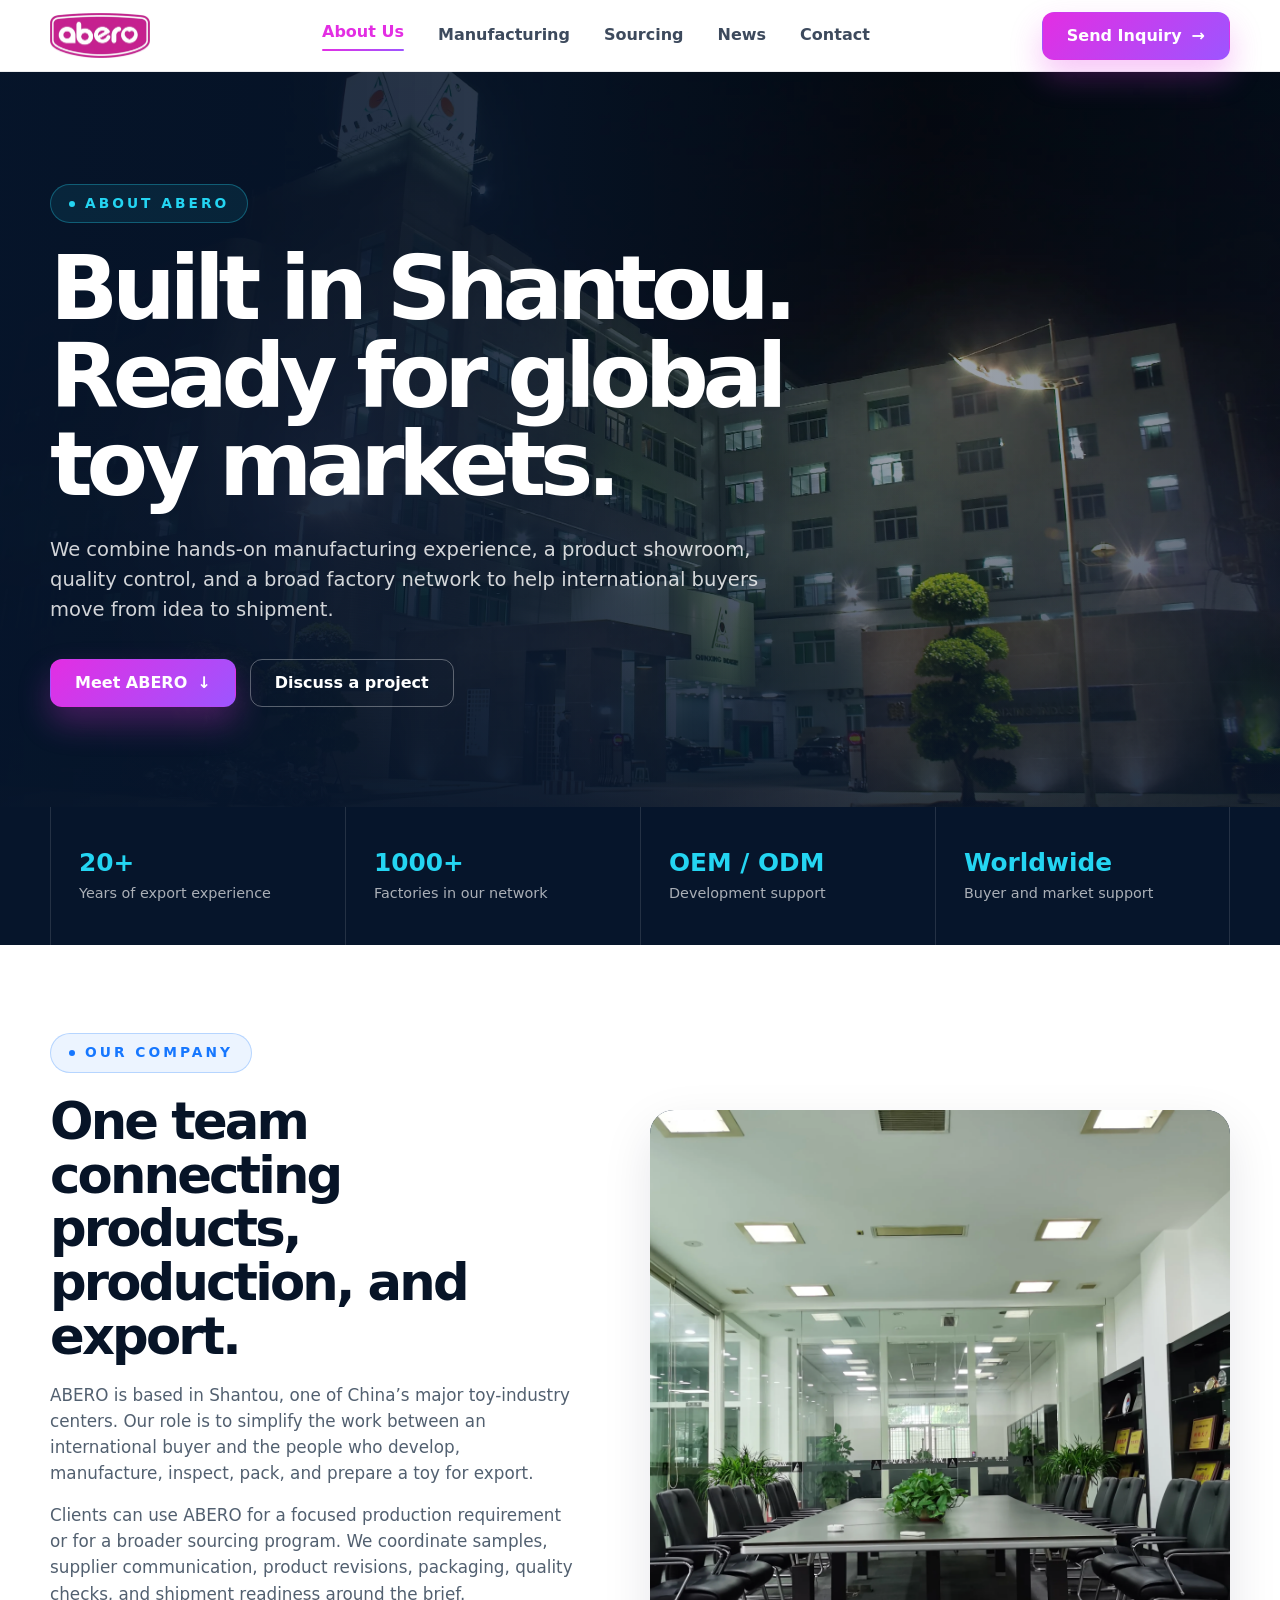
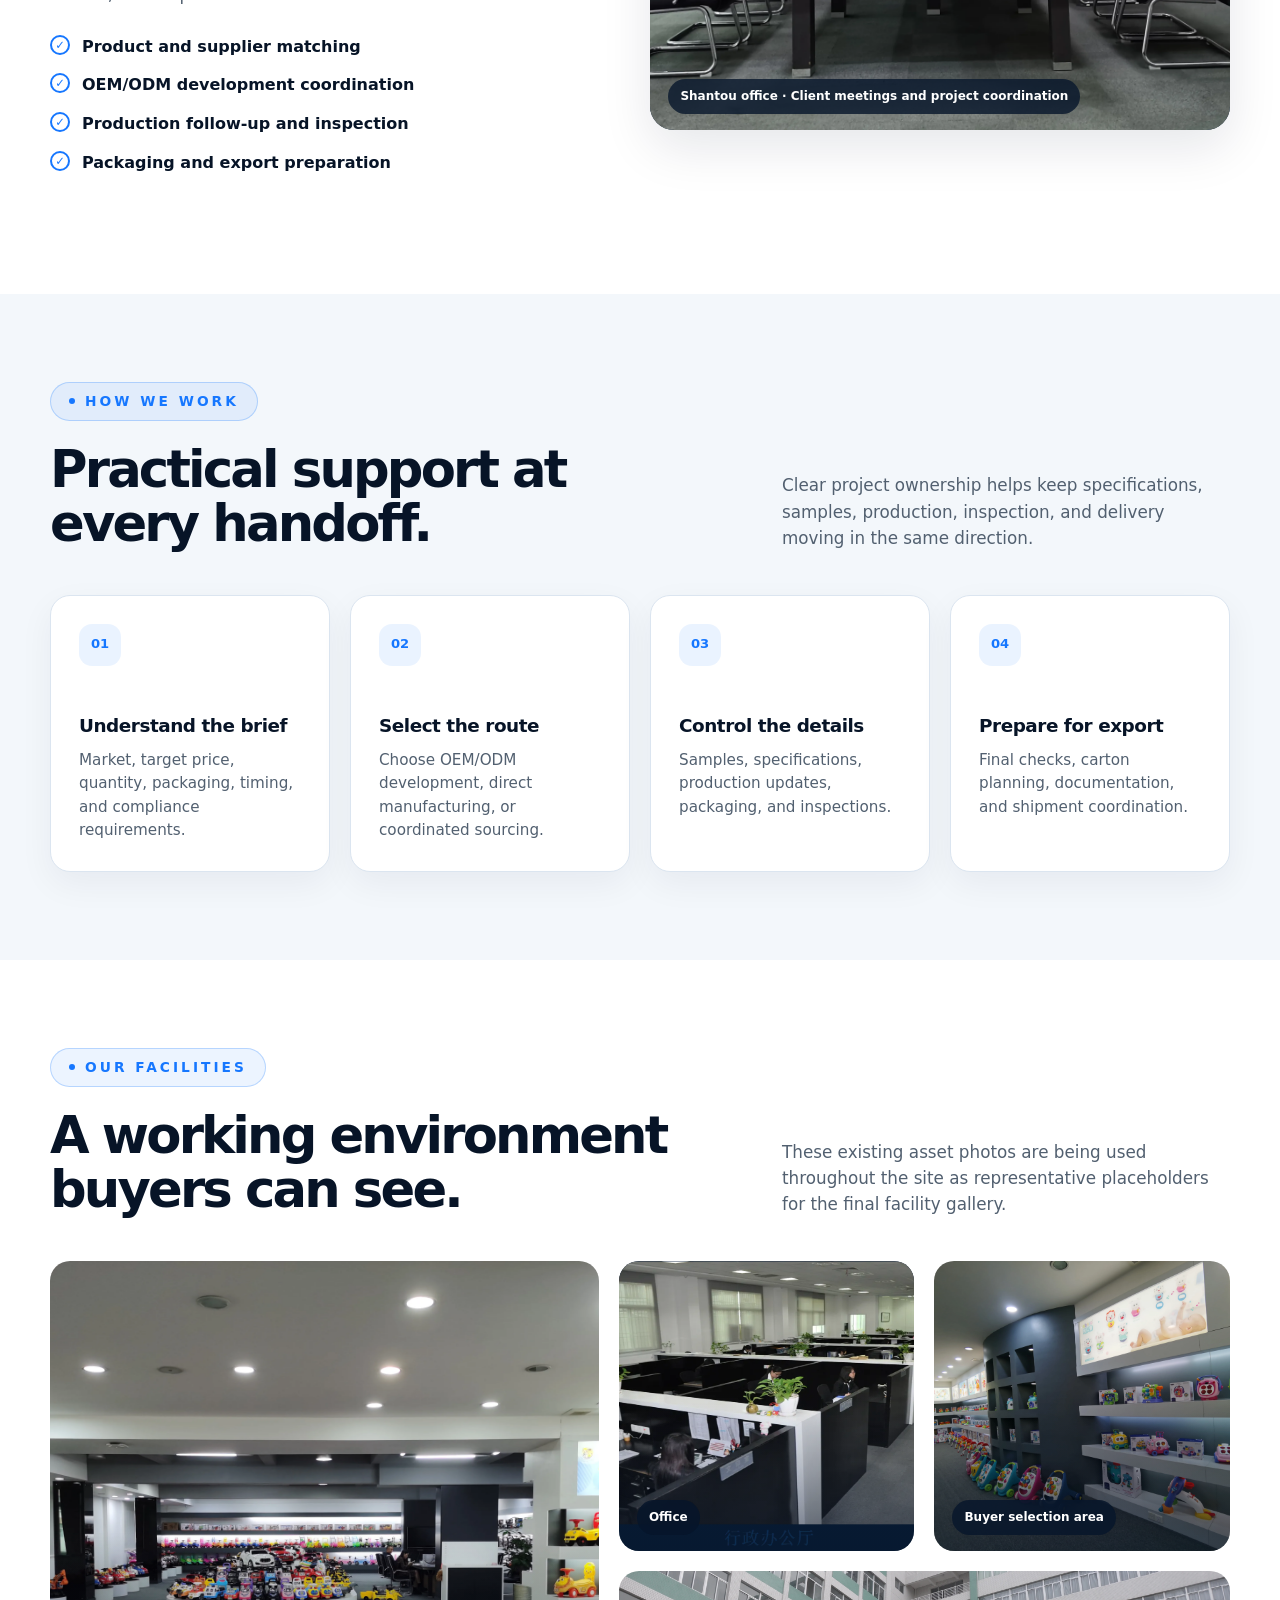
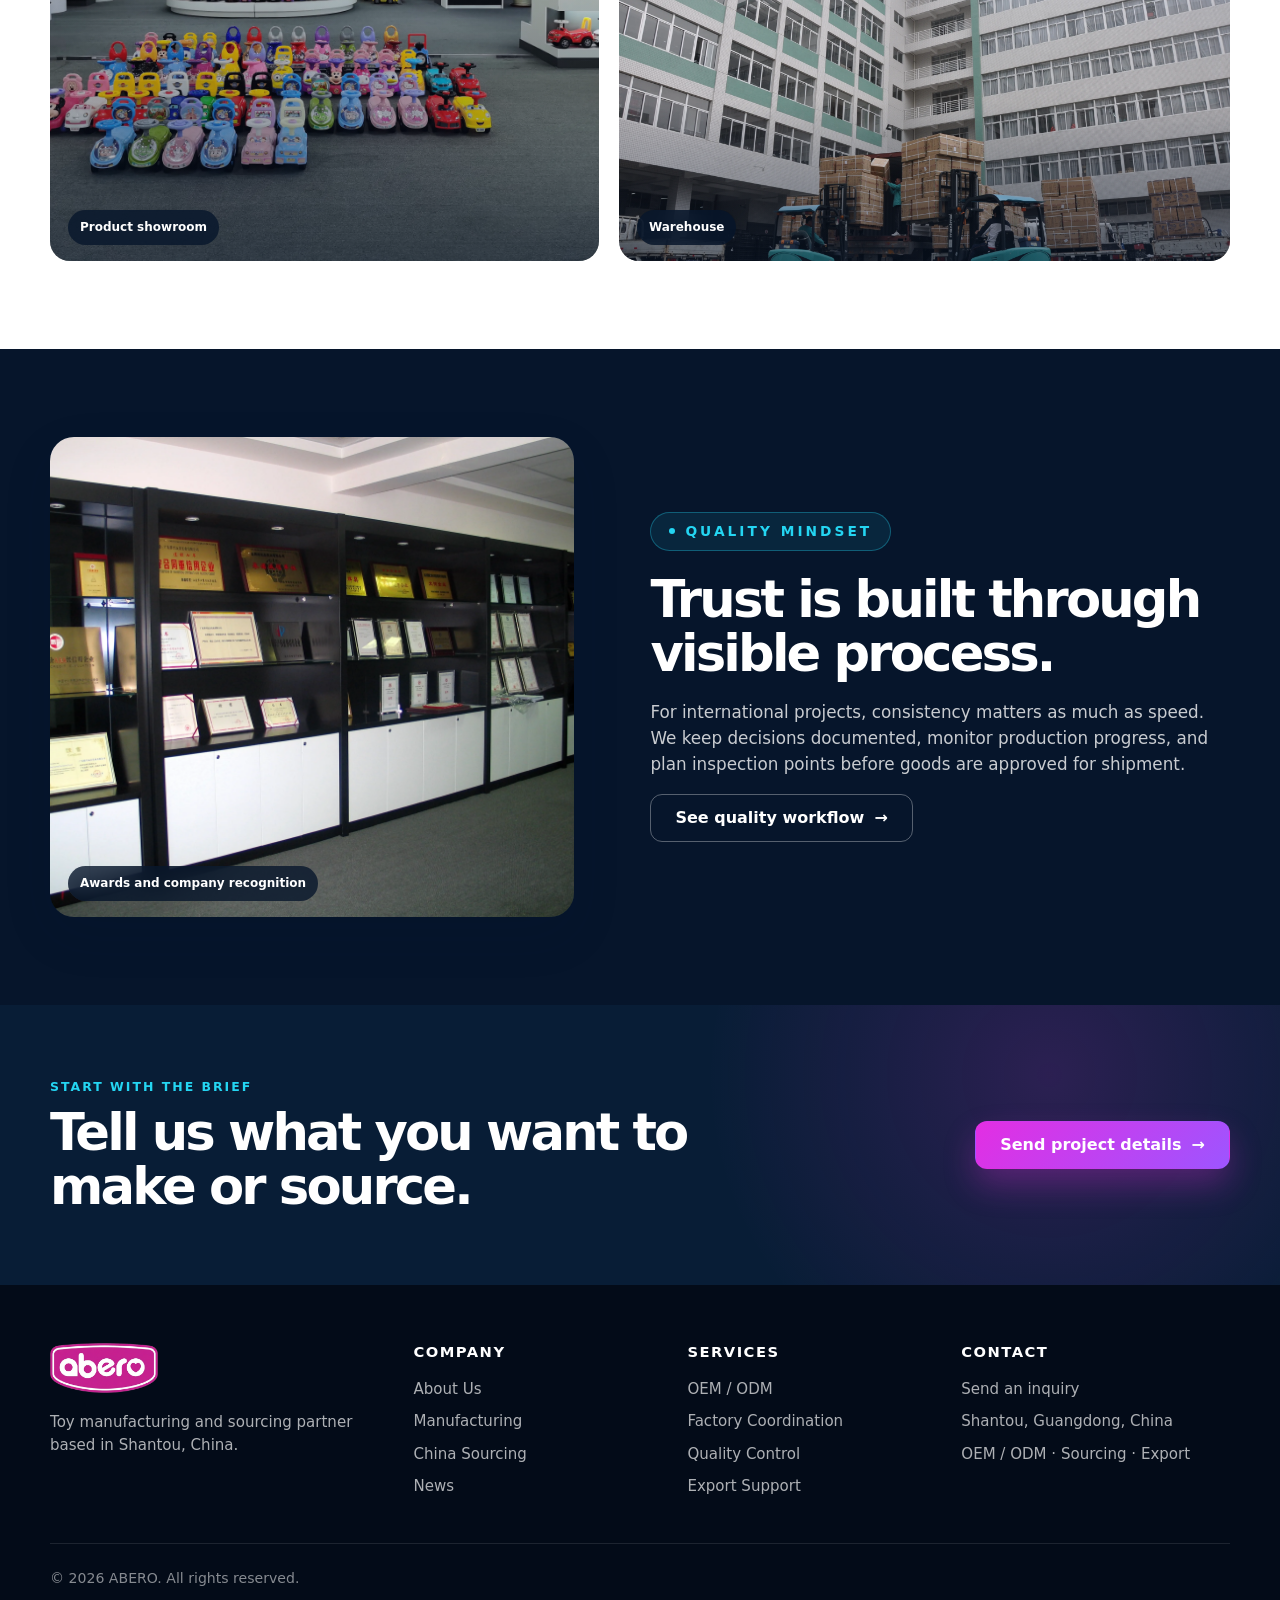
==== about.html @ 7ceb4ec9 "Add interior pages, scripts, and styles Introduce full interior site pages (about, contact, manufact" ====
<!DOCTYPE html>
<html lang="en">
<head>
  <meta charset="UTF-8" />
  <meta name="viewport" content="width=device-width, initial-scale=1.0" />
  <title>About ABERO — Toy Manufacturing &amp; Sourcing</title>
  <meta name="description" content="Learn about ABERO's Shantou team, facilities, showroom, supplier network, and approach to international toy manufacturing and sourcing." />
  <link rel="stylesheet" href="styles/styles.css" />
  <script src="js/main.js" defer></script>
</head>
<body class="interior-page">
  <header class="site-header">
    <div class="container header-inner">
      <a href="index.html" class="logo-link" aria-label="ABERO homepage">
        <img src="assets/icons/abero-logo.png" alt="ABERO logo" class="site-logo" />
      </a>
      <button class="mobile-menu-toggle" type="button" aria-label="Open menu" aria-expanded="false">
        <span></span><span></span><span></span>
      </button>
      <nav class="main-nav" aria-label="Primary navigation">
        <a href="about.html" class="active" aria-current="page">About Us</a>
        <a href="manufacturing.html">Manufacturing</a>
        <a href="sourcing.html">Sourcing</a>
        <a href="news.html">News</a>
        <a href="contact.html">Contact</a>
      </nav>
      <div class="header-actions">
        <a href="contact.html#inquiry" class="btn btn-primary">Send Inquiry <span>→</span></a>
      </div>
    </div>
  </header>

  <main>
    <section class="page-hero">
      <img class="page-hero-media" src="assets/images/main-building-night.webp" alt="ABERO headquarters illuminated at night" />
      <div class="page-hero-shade"></div>
      <div class="container page-hero-inner">
        <div class="section-pill section-pill-dark"><span></span>About ABERO</div>
        <h1>Built in Shantou. Ready for global toy markets.</h1>
        <p>We combine hands-on manufacturing experience, a product showroom, quality control, and a broad factory network to help international buyers move from idea to shipment.</p>
        <div class="page-hero-actions">
          <a href="#company" class="btn btn-primary">Meet ABERO <span>↓</span></a>
          <a href="contact.html#inquiry" class="btn btn-outline">Discuss a project</a>
        </div>
      </div>
    </section>

    <section class="metric-band" aria-label="ABERO highlights">
      <div class="container metric-grid">
        <article><strong>20+</strong><span>Years of export experience</span></article>
        <article><strong>1000+</strong><span>Factories in our network</span></article>
        <article><strong>OEM / ODM</strong><span>Development support</span></article>
        <article><strong>Worldwide</strong><span>Buyer and market support</span></article>
      </div>
    </section>

    <section class="content-section" id="company">
      <div class="container split-feature">
        <div class="content-copy">
          <div class="section-pill"><span></span>Our Company</div>
          <h2>One team connecting products, production, and export.</h2>
          <p>ABERO is based in Shantou, one of China’s major toy-industry centers. Our role is to simplify the work between an international buyer and the people who develop, manufacture, inspect, pack, and prepare a toy for export.</p>
          <p>Clients can use ABERO for a focused production requirement or for a broader sourcing program. We coordinate samples, supplier communication, product revisions, packaging, quality checks, and shipment readiness around the brief.</p>
          <ul class="check-list">
            <li>Product and supplier matching</li>
            <li>OEM/ODM development coordination</li>
            <li>Production follow-up and inspection</li>
            <li>Packaging and export preparation</li>
          </ul>
        </div>
        <figure class="image-frame image-frame-tall">
          <img src="assets/images/office-conf.webp" alt="ABERO conference room and awards display" />
          <figcaption>Shantou office · Client meetings and project coordination</figcaption>
        </figure>
      </div>
    </section>

    <section class="content-section light-section">
      <div class="container">
        <div class="section-heading">
          <div>
            <div class="section-pill"><span></span>How We Work</div>
            <h2>Practical support at every handoff.</h2>
          </div>
          <p>Clear project ownership helps keep specifications, samples, production, inspection, and delivery moving in the same direction.</p>
        </div>
        <div class="feature-grid feature-grid-four">
          <article class="feature-card"><span class="feature-index">01</span><h3>Understand the brief</h3><p>Market, target price, quantity, packaging, timing, and compliance requirements.</p></article>
          <article class="feature-card"><span class="feature-index">02</span><h3>Select the route</h3><p>Choose OEM/ODM development, direct manufacturing, or coordinated sourcing.</p></article>
          <article class="feature-card"><span class="feature-index">03</span><h3>Control the details</h3><p>Samples, specifications, production updates, packaging, and inspections.</p></article>
          <article class="feature-card"><span class="feature-index">04</span><h3>Prepare for export</h3><p>Final checks, carton planning, documentation, and shipment coordination.</p></article>
        </div>
      </div>
    </section>

    <section class="content-section">
      <div class="container">
        <div class="section-heading">
          <div>
            <div class="section-pill"><span></span>Our Facilities</div>
            <h2>A working environment buyers can see.</h2>
          </div>
          <p>These existing asset photos are being used throughout the site as representative placeholders for the final facility gallery.</p>
        </div>
        <div class="media-grid media-grid-about">
          <figure class="media-tile media-tile-wide"><img src="assets/images/showroom-wide.webp" alt="Wide view of ABERO toy showroom" /><figcaption>Product showroom</figcaption></figure>
          <figure class="media-tile"><img src="assets/images/office-in.webp" alt="ABERO office interior" /><figcaption>Office</figcaption></figure>
          <figure class="media-tile"><img src="assets/images/showroom-side-1.webp" alt="Toy displays inside the showroom" /><figcaption>Buyer selection area</figcaption></figure>
          <figure class="media-tile"><img src="assets/images/storage-1.webp" alt="Warehouse and packed inventory" /><figcaption>Warehouse</figcaption></figure>
        </div>
      </div>
    </section>

    <section class="content-section dark-section">
      <div class="container split-feature">
        <figure class="image-frame">
          <img src="assets/images/awards.webp" alt="ABERO awards and certificates display" />
          <figcaption>Awards and company recognition</figcaption>
        </figure>
        <div class="content-copy">
          <div class="section-pill section-pill-dark"><span></span>Quality Mindset</div>
          <h2>Trust is built through visible process.</h2>
          <p>For international projects, consistency matters as much as speed. We keep decisions documented, monitor production progress, and plan inspection points before goods are approved for shipment.</p>
          <a href="manufacturing.html#quality" class="btn btn-outline">See quality workflow <span>→</span></a>
        </div>
      </div>
    </section>

    <section class="page-cta">
      <div class="container page-cta-inner">
        <div><p class="cta-kicker">Start with the brief</p><h2>Tell us what you want to make or source.</h2></div>
        <a href="contact.html#inquiry" class="btn btn-primary">Send project details <span>→</span></a>
      </div>
    </section>
  </main>

  <footer class="site-footer">
    <div class="container footer-grid">
      <div><img src="assets/icons/abero-logo.png" alt="ABERO logo" class="footer-logo" /><p>Toy manufacturing and sourcing partner based in Shantou, China.</p></div>
      <div><h3>Company</h3><a href="about.html">About Us</a><a href="manufacturing.html">Manufacturing</a><a href="sourcing.html">China Sourcing</a><a href="news.html">News</a></div>
      <div><h3>Services</h3><a href="manufacturing.html">OEM / ODM</a><a href="sourcing.html">Factory Coordination</a><a href="manufacturing.html#quality">Quality Control</a><a href="contact.html#inquiry">Export Support</a></div>
      <div><h3>Contact</h3><a href="contact.html#inquiry">Send an inquiry</a><p>Shantou, Guangdong, China</p><p>OEM / ODM · Sourcing · Export</p></div>
    </div>
    <div class="container footer-bottom"><p>© 2026 ABERO. All rights reserved.</p></div>
  </footer>
</body>
</html>
---- styles/styles.css ----
/* =========================
   ABERO Static Site Styles
   ========================= */

:root {
  --navy: #06152b;
  --navy-2: #081d36;
  --navy-3: #0e223d;
  --white: #ffffff;
  --soft-white: #f8fbff;
  --light-bg: #f3f7fb;
  --card-bg: #ffffff;
  --text: #071427;
  --muted: #526070;
  --muted-light: #c7d0dc;
  --border: #dbe5f0;
  --border-dark: rgba(255, 255, 255, 0.14);

  --blue: #1677ff;
  --cyan: #24d5f2;
  --magenta: #e32ee3;
  --purple: #9d55ff;

  --gradient-main: linear-gradient(135deg, #e32ee3 0%, #9d55ff 100%);
  --gradient-blue: linear-gradient(135deg, #24d5f2 0%, #1677ff 100%);

  --radius-sm: 12px;
  --radius-md: 18px;
  --radius-lg: 28px;

  --shadow-soft: 0 18px 50px rgba(9, 24, 46, 0.1);
  --shadow-card: 0 16px 40px rgba(9, 24, 46, 0.08);
  --shadow-dark: 0 24px 70px rgba(0, 0, 0, 0.28);

  --container: 1180px;
  --header-height: 72px;

  --font-main: Inter, ui-sans-serif, system-ui, -apple-system, BlinkMacSystemFont, "Segoe UI",
    Arial, sans-serif;
}

/* =========================
   Reset / Base
   ========================= */

*,
*::before,
*::after {
  box-sizing: border-box;
}

html {
  scroll-behavior: smooth;
}

body {
  margin: 0;
  font-family: var(--font-main);
  color: var(--text);
  background: var(--white);
  line-height: 1.55;
  overflow-x: hidden;
}

img,
video {
  display: block;
  max-width: 100%;
}

a {
  color: inherit;
  text-decoration: none;
}

button,
input,
textarea {
  font: inherit;
}

button {
  cursor: pointer;
}

.container {
  width: min(var(--container), calc(100% - 48px));
  margin: 0 auto;
}

section {
  padding: 88px 0;
}

.dark-section {
  background: var(--navy);
  color: var(--white);
}

.light-section {
  background: var(--light-bg);
}

h1,
h2,
h3,
p {
  margin-top: 0;
}

h1 {
  max-width: 760px;
  margin-bottom: 22px;
  font-size: clamp(3.2rem, 7vw, 6.6rem);
  line-height: 0.98;
  letter-spacing: -0.07em;
}

h2 {
  max-width: 760px;
  margin-bottom: 18px;
  font-size: clamp(2.2rem, 4vw, 4rem);
  line-height: 1.05;
  letter-spacing: -0.055em;
}

h3 {
  font-size: 1.15rem;
  line-height: 1.25;
  letter-spacing: -0.025em;
}

p {
  color: var(--muted);
  font-size: 1.05rem;
}

.dark-section p {
  color: rgba(255, 255, 255, 0.78);
}

.section-intro {
  max-width: 720px;
  margin-bottom: 42px;
  font-size: 1.15rem;
}

.two-column {
  display: grid;
  grid-template-columns: 1fr 1fr;
  gap: 70px;
  align-items: center;
}

/* =========================
   Header
   ========================= */

.site-header {
  position: sticky;
  top: 0;
  z-index: 100;
  height: var(--header-height);
  background: rgba(255, 255, 255, 0.9);
  border-bottom: 1px solid rgba(9, 24, 46, 0.08);
  backdrop-filter: blur(18px);
}

.header-inner {
  height: 100%;
  display: flex;
  align-items: center;
  justify-content: space-between;
  gap: 28px;
}

.logo-link {
  flex: 0 0 auto;
  display: inline-flex;
  align-items: center;
}

.site-logo {
  width: auto;
  height: 46px;
  border-radius: 8px;
  object-fit: contain;
}

.main-nav {
  display: flex;
  align-items: center;
  gap: 34px;
  font-weight: 600;
  color: #3d4a5d;
}

.main-nav a {
  white-space: nowrap;
  transition: color 0.2s ease;
}

.main-nav a:hover {
  color: var(--magenta);
}

.header-actions {
  display: flex;
  align-items: center;
  gap: 12px;
}

.theme-toggle {
  width: 58px;
  height: 34px;
  padding: 4px;
  display: inline-flex;
  align-items: center;
  justify-content: space-between;
  border: 1px solid var(--border);
  border-radius: 999px;
  background: var(--white);
  color: var(--text);
}

.theme-icon {
  width: 22px;
  height: 22px;
  display: grid;
  place-items: center;
  font-size: 0.8rem;
  border-radius: 50%;
}

.theme-dot {
  width: 22px;
  height: 22px;
  border-radius: 50%;
  background: var(--magenta);
  box-shadow: 0 0 18px rgba(227, 46, 227, 0.5);
}

.mobile-menu-toggle {
  display: none;
  width: 42px;
  height: 42px;
  padding: 0;
  border: 1px solid var(--border);
  border-radius: 10px;
  background: var(--white);
}

.mobile-menu-toggle span {
  display: block;
  width: 20px;
  height: 2px;
  margin: 4px auto;
  background: var(--text);
  border-radius: 999px;
}

/* =========================
   Buttons / Pills
   ========================= */

.btn {
  min-height: 48px;
  padding: 0 24px;
  display: inline-flex;
  align-items: center;
  justify-content: center;
  gap: 10px;
  border: 1px solid transparent;
  border-radius: 12px;
  font-weight: 800;
  line-height: 1;
  transition:
    transform 0.2s ease,
    box-shadow 0.2s ease,
    border-color 0.2s ease,
    background 0.2s ease;
}

.btn:hover {
  transform: translateY(-2px);
}

.btn-primary {
  color: var(--white);
  background: var(--gradient-main);
  box-shadow: 0 16px 32px rgba(227, 46, 227, 0.28);
}

.btn-primary:hover {
  box-shadow: 0 18px 42px rgba(227, 46, 227, 0.38);
}

.btn-outline {
  color: inherit;
  background: transparent;
  border-color: rgba(255, 255, 255, 0.32);
}

.btn-outline:hover {
  border-color: rgba(255, 255, 255, 0.68);
}

.btn-light {
  color: var(--text);
  background: var(--white);
  border-color: var(--border);
  box-shadow: 0 10px 28px rgba(9, 24, 46, 0.06);
}

.text-link {
  color: var(--cyan);
  font-weight: 800;
}

.section-pill {
  width: fit-content;
  margin-bottom: 22px;
  padding: 8px 18px;
  display: inline-flex;
  align-items: center;
  gap: 10px;
  border: 1px solid rgba(22, 119, 255, 0.25);
  border-radius: 999px;
  background: rgba(22, 119, 255, 0.08);
  color: var(--blue);
  font-size: 0.86rem;
  font-weight: 900;
  letter-spacing: 0.22em;
  text-transform: uppercase;
}

.section-pill span {
  width: 6px;
  height: 6px;
  border-radius: 50%;
  background: currentColor;
}

.section-pill-dark {
  color: var(--cyan);
  border-color: rgba(36, 213, 242, 0.32);
  background: rgba(36, 213, 242, 0.09);
}

/* =========================
   Hero
   ========================= */

.hero-fsbig {
  position: relative;
  min-height: max(calc(100vh - var(--header-height)), 900px);
  overflow: hidden;
  background: var(--navy);
  color: var(--white);
}

.hero-bg-slider,
.hero-bg-slide {
  position: absolute;
  inset: 0;
}

.hero-bg-slide {
  opacity: 0;
  transition: opacity 0.8s ease;
}

.hero-bg-slide.active {
  opacity: 1;
}

.hero-bg-slide img {
  width: 100%;
  height: 100%;
  object-fit: cover;
}

.hero-overlay {
  position: absolute;
  inset: 0;
  z-index: 1;
  background:
    linear-gradient(
      90deg,
      rgba(6, 21, 43, 0.96) 0%,
      rgba(6, 21, 43, 0.84) 38%,
      rgba(6, 21, 43, 0.48) 68%,
      rgba(6, 21, 43, 0.68) 100%
    ),
    linear-gradient(
      to top,
      rgba(6, 21, 43, 0.92) 0%,
      rgba(6, 21, 43, 0.12) 55%,
      rgba(6, 21, 43, 0.35) 100%
    );
}

.hero-fsbig-inner {
  position: relative;
  z-index: 2;
  min-height: max(calc(100vh - var(--header-height)), 900px);
  display: flex;
  flex-direction: column;
  justify-content: flex-start;
  padding-top: 90px;
  padding-bottom: 52px;
}

.hero-copy-block {
  max-width: 760px;
}

.hero-copy-block h1 {
  margin-bottom: 24px;
  color: var(--white);
  font-size: clamp(3.6rem, 7vw, 7rem);
  line-height: 0.95;
  letter-spacing: -0.04em;
}

.hero-copy-block .hero-text {
  max-width: 680px;
  margin-bottom: 36px;
  color: rgba(255, 255, 255, 0.82);
  font-size: 1.25rem;
  line-height: 1.65;
}

.hero-copy-block .location-line {
  margin-bottom: 24px;
  color: var(--cyan);
  font-size: 0.85rem;
  font-weight: 900;
  letter-spacing: 0.42em;
}

.hero-actions {
  display: flex;
  flex-wrap: wrap;
  gap: 14px;
}

.hero-slide-info {
  position: absolute;
  left: 0;
  bottom: 150px;
  max-width: 520px;
}

.hero-slide-kicker {
  margin-bottom: 6px;
  color: var(--cyan) !important;
  font-size: 0.78rem;
  font-weight: 900;
  letter-spacing: 0.28em;
  text-transform: uppercase;
}

.hero-slide-info h2 {
  margin: 0;
  color: var(--white);
  font-size: 1.35rem;
  line-height: 1.25;
  letter-spacing: -0.035em;
}

.hero-controls {
  position: absolute;
  right: 0;
  bottom: 150px;
  display: flex;
  align-items: center;
  gap: 18px;
}

.hero-arrow {
  width: 46px;
  height: 46px;
  display: grid;
  place-items: center;
  border: 0;
  border-radius: 50%;
  background: rgba(255, 255, 255, 0.94);
  color: var(--navy);
  font-size: 2rem;
  line-height: 1;
  box-shadow: 0 14px 32px rgba(0, 0, 0, 0.24);
}

.hero-dots {
  display: flex;
  align-items: center;
  gap: 8px;
}

.hero-dots button {
  width: 10px;
  height: 7px;
  padding: 0;
  border: 0;
  border-radius: 999px;
  background: rgba(255, 255, 255, 0.45);
}

.hero-dots button.active {
  width: 34px;
  background: var(--magenta);
}

.hero-stats-fsbig {
  position: absolute;
  left: 0;
  right: 0;
  bottom: 52px;
  padding-top: 30px;
  display: grid;
  grid-template-columns: repeat(3, minmax(130px, 1fr));
  gap: 42px;
  border-top: 1px solid rgba(255, 255, 255, 0.16);
}

.hero-stats-fsbig strong {
  display: block;
  color: var(--white);
  font-size: 1.7rem;
  line-height: 1;
  letter-spacing: -0.05em;
}

.hero-stats-fsbig span {
  display: block;
  margin-top: 7px;
  color: rgba(255, 255, 255, 0.68);
  font-size: 0.76rem;
  font-weight: 900;
  letter-spacing: 0.1em;
  text-transform: uppercase;
}

/* =========================
   Carousel Shared
   ========================= */

.carousel {
  position: relative;
}

.carousel-btn {
  position: absolute;
  top: 50%;
  z-index: 5;
  width: 46px;
  height: 46px;
  display: grid;
  place-items: center;
  border: 0;
  border-radius: 999px;
  background: var(--white);
  color: var(--text);
  font-size: 2rem;
  line-height: 1;
  box-shadow: 0 12px 28px rgba(9, 24, 46, 0.15);
  transform: translateY(-50%);
}

.carousel-prev {
  left: 20px;
}

.carousel-next {
  right: 20px;
}

.carousel-dots {
  position: absolute;
  left: 50%;
  bottom: 16px;
  z-index: 6;
  display: flex;
  align-items: center;
  gap: 8px;
  transform: translateX(-50%);
}

.carousel-dots button,
.carousel-dot {
  width: 11px;
  height: 6px;
  padding: 0;
  border: 0;
  border-radius: 999px;
  background: rgba(255, 255, 255, 0.5);
}

.carousel-dots button.active,
.carousel-dot.active {
  width: 30px;
  background: var(--magenta);
}

/* =========================
   Trust Cards
   ========================= */

.trust-section {
  padding: 56px 0;
  background: var(--light-bg);
}

.trust-grid {
  display: grid;
  grid-template-columns: repeat(4, 1fr);
  gap: 24px;
}

.trust-card {
  min-height: 176px;
  padding: 28px;
  border: 1px solid rgba(9, 24, 46, 0.06);
  border-radius: var(--radius-md);
  background: var(--card-bg);
  box-shadow: var(--shadow-card);
}

.trust-icon {
  width: 42px;
  height: 42px;
  margin-bottom: 20px;
  display: grid;
  place-items: center;
  border-radius: 13px;
  color: var(--white);
  background: var(--gradient-main);
  font-size: 1rem;
  font-weight: 800;
}

.trust-icon.blue {
  background: var(--gradient-blue);
}

.trust-card h3 {
  margin-bottom: 8px;
}

.trust-card p {
  margin-bottom: 0;
  font-size: 0.98rem;
}

/* =========================
   About
   ========================= */

.about-section {
  background: var(--white);
}

.section-copy > p {
  max-width: 640px;
  font-size: 1.12rem;
}

.check-list {
  margin: 28px 0 30px;
  padding: 0;
  list-style: none;
}

.check-list li {
  position: relative;
  margin-bottom: 14px;
  padding-left: 32px;
  font-weight: 700;
}

.check-list li::before {
  content: "✓";
  position: absolute;
  left: 0;
  top: 0;
  width: 20px;
  height: 20px;
  display: grid;
  place-items: center;
  border-radius: 50%;
  color: var(--blue);
  border: 2px solid var(--blue);
  font-size: 0.72rem;
}

.card-carousel {
  min-height: 315px;
  padding: 28px 72px;
  overflow: hidden;
  border-radius: var(--radius-lg);
  background: var(--soft-white);
  box-shadow: var(--shadow-card);
}

.card-carousel .carousel-track {
  display: grid;
  grid-template-columns: repeat(3, minmax(150px, 1fr));
  gap: 24px;
  align-items: center;
}

.image-slide {
  overflow: hidden;
  border-radius: 16px;
  background: var(--white);
  box-shadow: 0 12px 28px rgba(9, 24, 46, 0.08);
}

.image-slide img {
  width: 100%;
  height: 170px;
  object-fit: cover;
}

.image-slide p {
  margin: 0;
  padding: 12px 16px 16px;
  color: var(--text);
  font-size: 0.92rem;
  font-weight: 700;
}

.image-slide.active {
  transform: scale(1.06);
}

.card-carousel .carousel-dots {
  bottom: 16px;
}

.card-carousel .carousel-dots button,
.card-carousel .carousel-dot {
  background: #d7dee8;
}

/* =========================
   Manufacturing
   ========================= */

.manufacturing-section h2 {
  max-width: 640px;
}

.process-grid {
  display: grid;
  grid-template-columns: repeat(4, 1fr);
  gap: 26px;
  margin-top: 42px;
}

.process-card {
  position: relative;
  overflow: hidden;
  border: 1px solid rgba(9, 24, 46, 0.06);
  border-radius: 18px;
  background: var(--white);
  box-shadow: var(--shadow-card);
}

.process-card img {
  width: 100%;
  height: 215px;
  object-fit: cover;
}

.process-number {
  position: absolute;
  top: 18px;
  left: 18px;
  z-index: 3;
  width: 48px;
  height: 48px;
  display: grid;
  place-items: center;
  border-radius: 16px;
  background: var(--white);
  color: var(--text);
  font-weight: 900;
  box-shadow: 0 12px 28px rgba(9, 24, 46, 0.12);
}

.process-content {
  padding: 26px 22px 28px;
}

.process-content h3 {
  margin-bottom: 10px;
}

.process-content p {
  margin-bottom: 0;
  font-size: 0.98rem;
}

.steps-row {
  margin: 42px auto 0;
  display: flex;
  flex-wrap: wrap;
  justify-content: center;
  gap: 18px 38px;
}

.steps-row span {
  position: relative;
  min-width: 88px;
  padding: 8px 18px;
  text-align: center;
  border: 1px solid var(--border);
  border-radius: 999px;
  background: var(--white);
  font-weight: 700;
  box-shadow: 0 8px 20px rgba(9, 24, 46, 0.06);
}

.steps-row span:not(:last-child)::after {
  content: "→";
  position: absolute;
  right: -27px;
  color: var(--muted);
}

/* =========================
   Factory Tour
   ========================= */

.factory-tour-section {
  background: var(--white);
}

.video-card {
  position: relative;
  overflow: hidden;
  margin-top: 40px;
  border-radius: 26px;
  background: var(--navy);
  box-shadow: var(--shadow-soft);
}

.video-card video,
.video-card > img {
  width: 100%;
  height: 620px;
  object-fit: cover;
  opacity: 0.58;
  transition: opacity 0.25s ease;
}

.video-card::after {
  content: "";
  position: absolute;
  inset: 0;
  background: linear-gradient(to top, rgba(6, 21, 43, 0.82), rgba(6, 21, 43, 0.08));
  pointer-events: none;
  transition: opacity 0.25s ease;
}

.video-card.is-playing video {
  opacity: 1;
}

.video-card.is-playing::after,
.video-card.is-playing .video-caption,
.video-card.is-playing .video-play {
  opacity: 0;
  pointer-events: none;
}

.video-play {
  position: absolute;
  top: 50%;
  left: 50%;
  z-index: 4;
  width: 88px;
  height: 88px;
  display: grid;
  place-items: center;
  border: 0;
  border-radius: 50%;
  background: var(--white);
  color: var(--navy);
  font-size: 2rem;
  transform: translate(-50%, -50%);
  box-shadow: 0 18px 42px rgba(0, 0, 0, 0.25);
  transition: opacity 0.2s ease, transform 0.2s ease;
}

.video-play:hover {
  transform: translate(-50%, -50%) scale(1.06);
}

.video-caption {
  position: absolute;
  left: 34px;
  bottom: 34px;
  z-index: 4;
  transition: opacity 0.2s ease;
}

.video-caption p {
  margin-bottom: 4px;
  color: var(--cyan);
  font-size: 0.78rem;
  font-weight: 900;
  letter-spacing: 0.18em;
  text-transform: uppercase;
}

.video-caption h3 {
  margin: 0;
  color: var(--white);
  font-size: 1.35rem;
}

/* =========================
   Sourcing
   ========================= */

.sourcing-section {
  background:
    radial-gradient(circle at 92% 8%, rgba(36, 213, 242, 0.1), transparent 28%),
    var(--navy);
}

.sourcing-section .two-column {
  align-items: start;
}

.mini-badge {
  width: fit-content;
  margin: 22px 0 28px;
  padding: 8px 16px;
  border: 1px solid rgba(36, 213, 242, 0.3);
  border-radius: 999px;
  color: var(--cyan);
  background: rgba(255, 255, 255, 0.05);
  font-weight: 800;
}

.sourcing-cards {
  display: grid;
  grid-template-columns: repeat(2, 1fr);
  gap: 18px;
  margin-bottom: 30px;
}

.sourcing-cards article {
  padding: 24px;
  border: 1px solid var(--border-dark);
  border-radius: 18px;
  background: rgba(255, 255, 255, 0.045);
}

.sourcing-cards h3 {
  margin-bottom: 8px;
  color: var(--white);
}

.sourcing-cards p {
  margin-bottom: 0;
  font-size: 0.96rem;
}

.sourcing-visual img {
  width: 100%;
  height: 390px;
  object-fit: cover;
  border-radius: 22px;
  box-shadow: var(--shadow-dark);
}

.sourcing-info-grid {
  display: grid;
  grid-template-columns: 1fr 1fr;
  gap: 18px;
  margin-top: 20px;
}

.sourcing-info-grid article {
  padding: 24px;
  border: 1px solid var(--border-dark);
  border-radius: 18px;
  background: rgba(255, 255, 255, 0.045);
}

.sourcing-info-grid h3 {
  margin-bottom: 16px;
  color: var(--cyan);
  font-size: 0.9rem;
  letter-spacing: 0.18em;
  text-transform: uppercase;
}

.sourcing-info-grid p {
  margin-bottom: 10px;
  font-size: 0.94rem;
}

.tag-list {
  display: flex;
  flex-wrap: wrap;
  gap: 10px;
}

.tag-list span {
  padding: 6px 12px;
  border: 1px solid var(--border-dark);
  border-radius: 999px;
  color: var(--white);
  font-size: 0.85rem;
  font-weight: 700;
}

/* =========================
   Certifications
   ========================= */

.cert-section {
  padding-top: 70px;
  background: var(--navy);
}

.cert-grid {
  display: grid;
  grid-template-columns: repeat(8, 1fr);
  gap: 14px;
  margin-top: 40px;
}

.cert-grid article {
  min-height: 86px;
  padding: 18px 12px;
  display: grid;
  place-items: center;
  border: 1px solid var(--border-dark);
  border-radius: 14px;
  background: rgba(255, 255, 255, 0.05);
  text-align: center;
}

.cert-grid strong {
  color: var(--white);
  font-size: 1rem;
}

.cert-grid span {
  margin-top: 4px;
  color: var(--cyan);
  font-size: 0.7rem;
  font-weight: 900;
  letter-spacing: 0.2em;
  text-transform: uppercase;
}

/* =========================
   Gallery
   ========================= */

.gallery-section {
  background: var(--white);
}

.gallery-carousel {
  margin-top: 40px;
  padding: 26px 72px 54px;
  overflow: hidden;
  border-radius: 26px;
  background: var(--soft-white);
}

.gallery-carousel .carousel-track {
  display: grid;
  grid-template-columns: repeat(3, 1fr);
  gap: 34px;
  align-items: center;
}

.gallery-slide {
  overflow: hidden;
  border-radius: 18px;
  background: var(--white);
  box-shadow: var(--shadow-card);
}

.gallery-slide img {
  width: 100%;
  height: 280px;
  object-fit: cover;
}

.gallery-slide p {
  margin: 0;
  padding: 12px 16px 18px;
  color: var(--text);
  font-size: 0.92rem;
  font-weight: 700;
}

.gallery-slide.active {
  transform: scale(1.06);
}

.gallery-carousel .carousel-dots button,
.gallery-carousel .carousel-dot {
  background: #d7dee8;
}

/* =========================
   News
   ========================= */

.news-preview-section {
  background: var(--light-bg);
}

.news-grid {
  display: grid;
  grid-template-columns: repeat(3, 1fr);
  gap: 26px;
  margin-top: 38px;
}

.news-card {
  overflow: hidden;
  border: 1px solid rgba(9, 24, 46, 0.06);
  border-radius: 18px;
  background: var(--white);
  box-shadow: var(--shadow-card);
  transition:
    transform 0.2s ease,
    box-shadow 0.2s ease;
}

.news-card:hover {
  transform: translateY(-4px);
  box-shadow: 0 20px 50px rgba(9, 24, 46, 0.12);
}

.news-card img {
  width: 100%;
  height: 210px;
  object-fit: cover;
}

.news-card > div {
  padding: 22px;
}

.card-label {
  margin-bottom: 8px;
  color: var(--blue);
  font-size: 0.76rem;
  font-weight: 900;
  letter-spacing: 0.16em;
  text-transform: uppercase;
}

.news-card h3 {
  margin-bottom: 10px;
}

.news-card p:not(.card-label) {
  margin-bottom: 18px;
  font-size: 0.96rem;
}

.news-card button {
  padding: 0;
  border: 0;
  background: none;
  color: var(--magenta);
  font-weight: 900;
}

/* =========================
   Contact
   ========================= */

.contact-section {
  background:
    radial-gradient(circle at 18% 18%, rgba(227, 46, 227, 0.1), transparent 24%),
    var(--navy);
}

.contact-grid {
  display: grid;
  grid-template-columns: 0.9fr 1.1fr;
  gap: 70px;
  align-items: start;
}

.contact-buttons {
  display: flex;
  flex-wrap: wrap;
  align-items: center;
  gap: 14px;
  margin-top: 28px;
}

.contact-form {
  padding: 36px;
  border-radius: 22px;
  background: var(--white);
  color: var(--text);
  box-shadow: var(--shadow-dark);
}

.contact-form h3 {
  margin-bottom: 6px;
  font-size: 1.45rem;
}

.contact-form p {
  margin-bottom: 28px;
  font-size: 0.98rem;
}

.form-row {
  display: grid;
  grid-template-columns: 1fr 1fr;
  gap: 16px;
}

.contact-form label {
  display: block;
  margin-bottom: 18px;
  color: var(--text);
  font-size: 0.9rem;
  font-weight: 700;
}

.contact-form input,
.contact-form textarea {
  width: 100%;
  margin-top: 8px;
  padding: 13px 14px;
  border: 1px solid var(--border);
  border-radius: 12px;
  outline: none;
  background: var(--white);
  color: var(--text);
  transition:
    border-color 0.2s ease,
    box-shadow 0.2s ease;
}

.contact-form input:focus,
.contact-form textarea:focus {
  border-color: var(--magenta);
  box-shadow: 0 0 0 4px rgba(227, 46, 227, 0.12);
}

.contact-form textarea {
  resize: vertical;
}

/* =========================
   Footer
   ========================= */

.site-footer {
  padding: 58px 0 26px;
  background: #030b18;
  color: var(--white);
}

.footer-grid {
  display: grid;
  grid-template-columns: 1.4fr 1fr 1fr 1.2fr;
  gap: 50px;
}

.footer-logo {
  width: 108px;
  height: auto;
  margin-bottom: 18px;
  border-radius: 8px;
}

.site-footer h3 {
  margin-bottom: 16px;
  font-size: 0.92rem;
  color: var(--white);
  text-transform: uppercase;
  letter-spacing: 0.1em;
}

.site-footer p,
.site-footer a {
  display: block;
  margin-bottom: 9px;
  color: rgba(255, 255, 255, 0.68);
  font-size: 0.94rem;
}

.site-footer a:hover {
  color: var(--cyan);
}

.footer-bottom {
  margin-top: 36px;
  padding-top: 24px;
  border-top: 1px solid rgba(255, 255, 255, 0.1);
}

.footer-bottom p {
  margin: 0;
  color: rgba(255, 255, 255, 0.52);
  font-size: 0.88rem;
}

/* =========================
   Modal
   ========================= */

.modal {
  position: fixed;
  inset: 0;
  z-index: 200;
  display: none;
}

.modal.is-open {
  display: block;
}

.modal-backdrop {
  position: absolute;
  inset: 0;
  background: rgba(3, 11, 24, 0.76);
  backdrop-filter: blur(10px);
}

.modal-content {
  position: relative;
  z-index: 2;
  width: min(760px, calc(100% - 40px));
  max-height: calc(100vh - 80px);
  overflow-y: auto;
  margin: 40px auto;
  padding: 34px;
  border-radius: 22px;
  background: var(--white);
  box-shadow: var(--shadow-dark);
}

.modal-close {
  position: absolute;
  top: 16px;
  right: 16px;
  width: 38px;
  height: 38px;
  border: 0;
  border-radius: 50%;
  background: var(--light-bg);
  color: var(--text);
  font-size: 1.6rem;
  line-height: 1;
}

.modal-content h2 {
  padding-right: 40px;
  font-size: 2rem;
}

.modal-gallery {
  overflow: hidden;
  margin-top: 24px;
  border-radius: 16px;
}

.modal-gallery img {
  width: 100%;
  height: 360px;
  object-fit: cover;
}

/* =========================
   Responsive
   ========================= */

@media (max-width: 1100px) {
  :root {
    --container: 960px;
  }

  .main-nav {
    gap: 20px;
  }

  .process-grid,
  .trust-grid {
    grid-template-columns: repeat(2, 1fr);
  }

  .cert-grid {
    grid-template-columns: repeat(4, 1fr);
  }

  .two-column,
  .contact-grid {
    grid-template-columns: 1fr;
    gap: 46px;
  }

  .sourcing-visual {
    order: -1;
  }
}

@media (max-width: 820px) {
  .container {
    width: min(100% - 32px, var(--container));
  }

  section {
    padding: 68px 0;
  }

  .site-header {
    height: auto;
    min-height: var(--header-height);
  }

  .header-inner {
    min-height: var(--header-height);
    flex-wrap: wrap;
  }

  .mobile-menu-toggle {
    display: block;
    margin-left: auto;
  }

  .main-nav {
    display: none;
    width: 100%;
    padding: 18px 0 22px;
    flex-direction: column;
    align-items: flex-start;
    gap: 16px;
    order: 5;
  }

  .main-nav.is-open {
    display: flex;
  }

  .header-actions {
    display: none;
  }

  .site-logo {
    height: 40px;
  }

  h1 {
    font-size: clamp(3rem, 13vw, 4.8rem);
  }

  h2 {
    font-size: clamp(2rem, 9vw, 3rem);
  }

  .hero-fsbig,
  .hero-fsbig-inner {
    min-height: 920px;
  }

  .hero-fsbig-inner {
    padding-top: 68px;
    padding-bottom: 190px;
  }

  .hero-copy-block h1 {
    font-size: clamp(3rem, 12vw, 5rem);
  }

  .hero-copy-block .hero-text {
    font-size: 1.05rem;
  }

  .hero-slide-info {
    display: none;
  }

  .hero-controls {
    left: 0;
    right: 0;
    bottom: 125px;
    justify-content: center;
  }

  .hero-stats-fsbig {
    bottom: 28px;
    grid-template-columns: repeat(3, minmax(0, 1fr));
    gap: 12px;
    padding-top: 20px;
  }

  .hero-stats-fsbig strong {
    font-size: 1.2rem;
  }

  .hero-stats-fsbig span {
    font-size: 0.64rem;
    letter-spacing: 0.06em;
  }

  .hero-carousel .carousel-track,
  .hero-slide,
  .hero-slide img {
    min-height: 420px;
    height: 420px;
  }

  .hero-stats {
    grid-template-columns: 1fr;
    gap: 22px;
  }

  .trust-grid,
  .process-grid,
  .news-grid,
  .sourcing-cards,
  .sourcing-info-grid,
  .footer-grid,
  .form-row {
    grid-template-columns: 1fr;
  }

  .card-carousel,
  .gallery-carousel {
    padding-inline: 54px;
  }

  .card-carousel .carousel-track,
  .gallery-carousel .carousel-track {
    display: flex;
    gap: 18px;
    overflow: hidden;
  }

  .image-slide,
  .gallery-slide {
    min-width: 82%;
  }

  .gallery-slide img {
    height: 230px;
  }

  .video-card video,
  .video-card > img {
    height: 420px;
  }

  .cert-grid {
    grid-template-columns: repeat(2, 1fr);
  }

  .steps-row {
    justify-content: flex-start;
    gap: 12px;
  }

  .steps-row span::after {
    display: none;
  }
}

@media (max-width: 520px) {
  .btn {
    width: 100%;
  }

  .hero-actions,
  .contact-buttons {
    width: 100%;
  }

  .section-pill {
    font-size: 0.74rem;
    letter-spacing: 0.16em;
  }

  .hero-carousel .carousel-track,
  .hero-slide,
  .hero-slide img {
    min-height: 360px;
    height: 360px;
  }

  .hero-slide-caption {
    left: 20px;
    right: 20px;
    bottom: 24px;
  }

  .carousel-btn {
    width: 40px;
    height: 40px;
    font-size: 1.6rem;
  }

  .carousel-prev {
    left: 12px;
  }

  .carousel-next {
    right: 12px;
  }

  .card-carousel,
  .gallery-carousel {
    padding-inline: 48px;
  }

  .image-slide,
  .gallery-slide {
    min-width: 100%;
  }

  .process-card img {
    height: 190px;
  }

  .video-card video,
  .video-card > img {
    height: 340px;
  }

  .video-play {
    width: 70px;
    height: 70px;
    font-size: 1.55rem;
  }

  .contact-form {
    padding: 26px 20px;
  }

  .modal-content {
    padding: 26px 20px;
  }
}

/* =========================
   Interior pages
   ========================= */

.main-nav a.active {
  color: var(--magenta);
}

.main-nav a.active::after {
  content: "";
  display: block;
  width: 100%;
  height: 2px;
  margin-top: 5px;
  border-radius: 999px;
  background: var(--gradient-main);
}

.page-hero {
  position: relative;
  min-height: 720px;
  padding: 0;
  display: flex;
  align-items: stretch;
  overflow: hidden;
  background: var(--navy);
  color: var(--white);
}

.page-hero-compact {
  min-height: 620px;
}

.page-hero-media,
.page-hero-shade {
  position: absolute;
  inset: 0;
  width: 100%;
  height: 100%;
}

.page-hero-media {
  object-fit: cover;
}

.page-hero-shade {
  background:
    linear-gradient(90deg, rgba(6, 21, 43, 0.97) 0%, rgba(6, 21, 43, 0.84) 42%, rgba(6, 21, 43, 0.38) 72%, rgba(6, 21, 43, 0.55) 100%),
    linear-gradient(0deg, rgba(6, 21, 43, 0.76), transparent 48%);
}

.page-hero-inner {
  position: relative;
  z-index: 2;
  min-height: inherit;
  padding-top: 112px;
  padding-bottom: 100px;
  display: flex;
  flex-direction: column;
  justify-content: center;
  align-items: flex-start;
}

.page-hero-inner h1 {
  max-width: 900px;
  margin-bottom: 26px;
  color: var(--white);
  font-size: clamp(3.5rem, 7vw, 6.8rem);
}

.page-hero-inner > p {
  max-width: 720px;
  margin-bottom: 34px;
  color: rgba(255, 255, 255, 0.82);
  font-size: 1.22rem;
}

.page-hero-actions {
  display: flex;
  flex-wrap: wrap;
  gap: 14px;
}

.metric-band {
  padding: 0;
  background: var(--navy);
  color: var(--white);
}

.metric-grid {
  display: grid;
  grid-template-columns: repeat(4, 1fr);
}

.metric-grid article {
  min-height: 138px;
  padding: 32px 28px;
  display: flex;
  flex-direction: column;
  justify-content: center;
  border-left: 1px solid rgba(255, 255, 255, 0.12);
}

.metric-grid article:last-child {
  border-right: 1px solid rgba(255, 255, 255, 0.12);
}

.metric-grid strong {
  margin-bottom: 6px;
  color: var(--cyan);
  font-size: 1.55rem;
  line-height: 1.1;
}

.metric-grid span {
  color: rgba(255, 255, 255, 0.66);
  font-size: 0.9rem;
}

.content-section {
  position: relative;
}

.content-copy h2 {
  max-width: 690px;
}

.content-copy > p {
  max-width: 680px;
}

.split-feature {
  display: grid;
  grid-template-columns: minmax(0, 0.95fr) minmax(0, 1.05fr);
  align-items: center;
  gap: 76px;
}

.split-feature > * {
  min-width: 0;
}

.image-frame {
  position: relative;
  overflow: hidden;
  margin: 0;
  border-radius: 24px;
  background: var(--navy-2);
  box-shadow: var(--shadow-soft);
}

.image-frame img {
  width: 100%;
  height: 480px;
  object-fit: cover;
}

.image-frame-tall img {
  height: 620px;
}

.image-frame-small img {
  height: 260px;
}

.image-frame figcaption,
.media-tile figcaption,
.featured-story figure figcaption {
  position: absolute;
  left: 18px;
  right: 18px;
  bottom: 16px;
  z-index: 2;
  width: fit-content;
  max-width: calc(100% - 36px);
  padding: 8px 12px;
  border-radius: 999px;
  background: rgba(6, 21, 43, 0.78);
  color: var(--white);
  font-size: 0.75rem;
  font-weight: 800;
  backdrop-filter: blur(12px);
}

.section-heading {
  margin-bottom: 44px;
  display: grid;
  grid-template-columns: minmax(0, 1.2fr) minmax(260px, 0.8fr);
  gap: 60px;
  align-items: end;
}

.section-heading h2,
.section-heading p {
  margin-bottom: 0;
}

.section-heading > p {
  max-width: 520px;
  justify-self: end;
}

.feature-grid {
  display: grid;
  gap: 20px;
}

.feature-grid-four {
  grid-template-columns: repeat(4, 1fr);
}

.feature-grid-five {
  grid-template-columns: repeat(5, 1fr);
}

.feature-card {
  min-height: 270px;
  padding: 28px;
  border: 1px solid var(--border);
  border-radius: 20px;
  background: var(--white);
  box-shadow: 0 12px 34px rgba(9, 24, 46, 0.055);
}

.feature-index {
  width: 42px;
  height: 42px;
  margin-bottom: 48px;
  display: grid;
  place-items: center;
  border-radius: 13px;
  background: rgba(22, 119, 255, 0.09);
  color: var(--blue);
  font-size: 0.82rem;
  font-weight: 900;
}

.feature-card h3 {
  margin-bottom: 12px;
}

.feature-card p {
  margin: 0;
  font-size: 0.95rem;
}

.feature-card-dark {
  border-color: var(--border-dark);
  background: rgba(255, 255, 255, 0.045);
  box-shadow: none;
}

.feature-card-dark h3 {
  color: var(--white);
}

.feature-card-dark .feature-index {
  background: rgba(36, 213, 242, 0.1);
  color: var(--cyan);
}

.media-grid {
  display: grid;
  grid-template-columns: repeat(3, 1fr);
  grid-auto-rows: 290px;
  gap: 20px;
}

.media-grid-about {
  grid-template-columns: 1.3fr 0.7fr 0.7fr;
}

.media-grid-about .media-tile-wide {
  grid-row: span 2;
}

.media-grid-about .media-tile:last-child {
  grid-column: span 2;
}

.media-grid-sourcing .media-tile-wide {
  grid-column: span 2;
}

.media-tile {
  position: relative;
  overflow: hidden;
  margin: 0;
  border-radius: 20px;
  background: var(--navy-2);
}

.media-tile::after,
.featured-story figure::after {
  content: "";
  position: absolute;
  inset: 0;
  background: linear-gradient(to top, rgba(6, 21, 43, 0.5), transparent 55%);
  pointer-events: none;
}

.media-tile img {
  width: 100%;
  height: 100%;
  object-fit: cover;
  transition: transform 0.45s ease;
}

.media-tile:hover img {
  transform: scale(1.035);
}

.timeline-grid {
  display: grid;
  grid-template-columns: repeat(3, 1fr);
  gap: 20px;
}

.timeline-grid article {
  min-height: 245px;
  padding: 28px;
  border: 1px solid var(--border);
  border-radius: 20px;
  background: var(--white);
}

.timeline-grid article > span,
.region-grid article > span {
  display: block;
  margin-bottom: 54px;
  color: var(--magenta);
  font-size: 0.8rem;
  font-weight: 900;
}

.timeline-grid h3,
.region-grid h3 {
  margin-bottom: 10px;
}

.timeline-grid p,
.region-grid p {
  margin: 0;
  font-size: 0.96rem;
}

.capability-list {
  display: grid;
  gap: 28px;
}

.capability-row {
  display: grid;
  grid-template-columns: minmax(0, 1.05fr) minmax(0, 0.95fr);
  min-height: 420px;
  overflow: hidden;
  border: 1px solid var(--border);
  border-radius: 24px;
  background: var(--white);
  box-shadow: var(--shadow-card);
}

.capability-row.reverse img {
  order: 2;
}

.capability-row img {
  width: 100%;
  height: 100%;
  min-height: 420px;
  object-fit: cover;
}

.capability-row > div {
  padding: 46px;
  display: flex;
  flex-direction: column;
  justify-content: center;
}

.capability-row h3 {
  font-size: clamp(1.7rem, 3vw, 2.6rem);
}

.compact-list {
  margin: 14px 0 0;
  padding: 0;
  display: flex;
  flex-wrap: wrap;
  gap: 10px;
  list-style: none;
}

.compact-list li {
  padding: 7px 11px;
  border: 1px solid var(--border);
  border-radius: 999px;
  color: var(--muted);
  font-size: 0.82rem;
  font-weight: 700;
}

.stacked-media {
  display: grid;
  grid-template-columns: 1fr 0.58fr;
  gap: 18px;
  align-items: end;
}

.quality-stack {
  display: grid;
  gap: 14px;
  margin-top: 30px;
}

.quality-stack article {
  padding: 18px 20px;
  display: grid;
  grid-template-columns: 130px 1fr;
  gap: 20px;
  border: 1px solid var(--border);
  border-radius: 16px;
  background: var(--soft-white);
}

.quality-stack strong {
  color: var(--blue);
}

.quality-stack span {
  color: var(--muted);
  font-size: 0.92rem;
}

.cert-grid-wide {
  grid-template-columns: repeat(6, 1fr);
}

.mini-badge-light {
  border-color: var(--border);
  background: var(--light-bg);
  color: var(--blue);
}

.region-grid {
  display: grid;
  grid-template-columns: repeat(2, 1fr);
  gap: 20px;
}

.region-grid article {
  min-height: 260px;
  padding: 30px;
  border: 1px solid var(--border);
  border-radius: 20px;
  background: var(--white);
}

.category-cloud {
  margin-bottom: 36px;
  display: flex;
  flex-wrap: wrap;
  gap: 12px;
}

.category-cloud span {
  padding: 10px 16px;
  border: 1px solid var(--border);
  border-radius: 999px;
  background: var(--soft-white);
  color: var(--text);
  font-weight: 750;
}

.check-list-dark li {
  color: rgba(255, 255, 255, 0.82);
}

.featured-story {
  display: grid;
  grid-template-columns: minmax(0, 1.15fr) minmax(0, 0.85fr);
  gap: 60px;
  align-items: center;
}

.featured-story figure {
  position: relative;
  height: 540px;
  overflow: hidden;
  margin: 0;
  border-radius: 24px;
}

.featured-story figure img {
  width: 100%;
  height: 100%;
  object-fit: cover;
}

.featured-story h2 {
  font-size: clamp(2.3rem, 4vw, 4.3rem);
}

.story-meta {
  margin: 22px 0;
  display: flex;
  flex-wrap: wrap;
  gap: 10px;
}

.story-meta span,
.event-status {
  padding: 7px 11px;
  border-radius: 999px;
  background: var(--light-bg);
  color: var(--muted);
  font-size: 0.78rem;
  font-weight: 800;
}

.article-grid {
  display: grid;
  grid-template-columns: repeat(3, 1fr);
  gap: 24px;
}

.article-card {
  overflow: hidden;
  border: 1px solid var(--border);
  border-radius: 20px;
  background: var(--white);
  box-shadow: var(--shadow-card);
}

.article-image {
  position: relative;
  height: 230px;
}

.article-image img {
  width: 100%;
  height: 100%;
  object-fit: cover;
}

.article-image > span {
  position: absolute;
  top: 14px;
  left: 14px;
  padding: 7px 11px;
  border-radius: 999px;
  background: rgba(6, 21, 43, 0.8);
  color: var(--white);
  font-size: 0.75rem;
  font-weight: 800;
  backdrop-filter: blur(10px);
}

.article-card > div:last-child {
  padding: 24px;
}

.article-card h3 {
  min-height: 58px;
  margin-bottom: 12px;
}

.article-card p:not(.card-label) {
  font-size: 0.94rem;
}

.article-card a {
  color: var(--blue);
  font-size: 0.88rem;
  font-weight: 850;
}

.event-list {
  border-top: 1px solid var(--border-dark);
}

.event-list article {
  padding: 28px 0;
  display: flex;
  align-items: center;
  justify-content: space-between;
  gap: 30px;
  border-bottom: 1px solid var(--border-dark);
}

.event-list h3 {
  margin: 14px 0 6px;
  color: var(--white);
  font-size: 1.5rem;
}

.event-list p {
  margin: 0;
  font-size: 0.95rem;
}

.event-status {
  background: rgba(36, 213, 242, 0.1);
  color: var(--cyan);
}

.page-cta {
  padding: 72px 0;
  background:
    radial-gradient(circle at 82% 25%, rgba(227, 46, 227, 0.16), transparent 32%),
    var(--navy-2);
  color: var(--white);
}

.page-cta-inner {
  display: flex;
  align-items: center;
  justify-content: space-between;
  gap: 50px;
}

.page-cta h2 {
  max-width: 760px;
  margin: 0;
  color: var(--white);
  font-size: clamp(2.2rem, 4vw, 3.8rem);
}

.cta-kicker {
  margin-bottom: 10px;
  color: var(--cyan);
  font-size: 0.78rem;
  font-weight: 900;
  letter-spacing: 0.16em;
  text-transform: uppercase;
}

.contact-page-section {
  background: var(--light-bg);
}

.contact-page-grid {
  display: grid;
  grid-template-columns: minmax(0, 0.82fr) minmax(0, 1.18fr);
  gap: 72px;
  align-items: start;
}

.contact-detail-list {
  margin: 34px 0;
  display: grid;
  gap: 14px;
}

.contact-detail-list article {
  padding: 18px 0;
  display: grid;
  grid-template-columns: 48px 1fr;
  gap: 18px;
  border-bottom: 1px solid var(--border);
}

.contact-detail-list article > span {
  color: var(--magenta);
  font-size: 0.78rem;
  font-weight: 900;
}

.contact-detail-list h3 {
  margin-bottom: 4px;
}

.contact-detail-list p {
  margin: 0;
  font-size: 0.92rem;
}

.contact-side-image img {
  height: 310px;
}

.contact-form-large {
  box-shadow: var(--shadow-soft);
}

.form-heading {
  margin-bottom: 28px;
}

.contact-form select {
  width: 100%;
  margin-top: 8px;
  padding: 13px 14px;
  border: 1px solid var(--border);
  border-radius: 12px;
  outline: none;
  background: var(--white);
  color: var(--text);
}

.contact-form select:focus {
  border-color: var(--magenta);
  box-shadow: 0 0 0 4px rgba(227, 46, 227, 0.12);
}

.file-placeholder span {
  margin-left: 8px;
  color: var(--muted);
  font-size: 0.76rem;
  font-weight: 500;
}

.form-note {
  margin: 16px 0 0;
  font-size: 0.8rem !important;
}

.form-status {
  min-height: 24px;
  margin: 14px 0 0 !important;
  color: var(--blue) !important;
  font-size: 0.88rem !important;
  font-weight: 750;
}

.faq-list {
  max-width: 900px;
  display: grid;
  gap: 14px;
}

.faq-list details {
  padding: 22px 24px;
  border: 1px solid var(--border);
  border-radius: 16px;
  background: var(--white);
}

.faq-list summary {
  cursor: pointer;
  color: var(--text);
  font-weight: 850;
}

.faq-list details p {
  margin: 16px 0 0;
  max-width: 760px;
  font-size: 0.96rem;
}

@media (max-width: 1100px) {
  .feature-grid-five {
    grid-template-columns: repeat(3, 1fr);
  }

  .feature-grid-four,
  .article-grid {
    grid-template-columns: repeat(2, 1fr);
  }

  .split-feature,
  .featured-story,
  .contact-page-grid {
    grid-template-columns: 1fr;
    gap: 46px;
  }

  .image-frame-tall img {
    height: 520px;
  }

  .featured-story figure {
    height: 480px;
  }

  .cert-grid-wide {
    grid-template-columns: repeat(3, 1fr);
  }
}

@media (max-width: 820px) {
  .main-nav a.active::after {
    width: 40px;
  }

  .page-hero,
  .page-hero-compact {
    min-height: 670px;
  }

  .page-hero-inner {
    padding-top: 80px;
    padding-bottom: 74px;
  }

  .page-hero-inner h1 {
    font-size: clamp(3rem, 12vw, 5rem);
  }

  .page-hero-inner > p {
    font-size: 1.05rem;
  }

  .metric-grid {
    grid-template-columns: repeat(2, 1fr);
  }

  .metric-grid article:nth-child(2) {
    border-right: 1px solid rgba(255, 255, 255, 0.12);
  }

  .metric-grid article {
    border-bottom: 1px solid rgba(255, 255, 255, 0.12);
  }

  .section-heading {
    grid-template-columns: 1fr;
    gap: 18px;
  }

  .section-heading > p {
    justify-self: start;
  }

  .feature-grid-four,
  .feature-grid-five,
  .timeline-grid,
  .article-grid,
  .region-grid {
    grid-template-columns: 1fr;
  }

  .feature-card {
    min-height: 230px;
  }

  .feature-index {
    margin-bottom: 34px;
  }

  .media-grid,
  .media-grid-about,
  .media-grid-sourcing {
    grid-template-columns: 1fr 1fr;
    grid-auto-rows: 240px;
  }

  .media-grid-about .media-tile-wide,
  .media-grid-about .media-tile:last-child,
  .media-grid-sourcing .media-tile-wide {
    grid-column: span 2;
    grid-row: auto;
  }

  .capability-row,
  .capability-row.reverse {
    grid-template-columns: 1fr;
  }

  .capability-row.reverse img {
    order: initial;
  }

  .capability-row img {
    min-height: 340px;
    height: 340px;
  }

  .capability-row > div {
    padding: 34px 28px;
  }

  .stacked-media {
    grid-template-columns: 1fr;
  }

  .image-frame-small img {
    height: 330px;
  }

  .page-cta-inner {
    align-items: flex-start;
    flex-direction: column;
  }

  .event-list article {
    align-items: flex-start;
    flex-direction: column;
  }
}

@media (max-width: 520px) {
  .page-hero-actions {
    width: 100%;
  }

  .metric-grid {
    grid-template-columns: 1fr;
  }

  .metric-grid article,
  .metric-grid article:nth-child(2),
  .metric-grid article:last-child {
    min-height: 112px;
    padding: 24px 20px;
    border-right: 1px solid rgba(255, 255, 255, 0.12);
  }

  .image-frame img,
  .image-frame-tall img {
    height: 360px;
  }

  .media-grid,
  .media-grid-about,
  .media-grid-sourcing {
    grid-template-columns: 1fr;
  }

  .media-grid-about .media-tile-wide,
  .media-grid-about .media-tile:last-child,
  .media-grid-sourcing .media-tile-wide {
    grid-column: auto;
  }

  .quality-stack article {
    grid-template-columns: 1fr;
    gap: 6px;
  }

  .cert-grid-wide {
    grid-template-columns: repeat(2, 1fr);
  }

  .featured-story figure {
    height: 360px;
  }

  .article-card h3 {
    min-height: auto;
  }
}
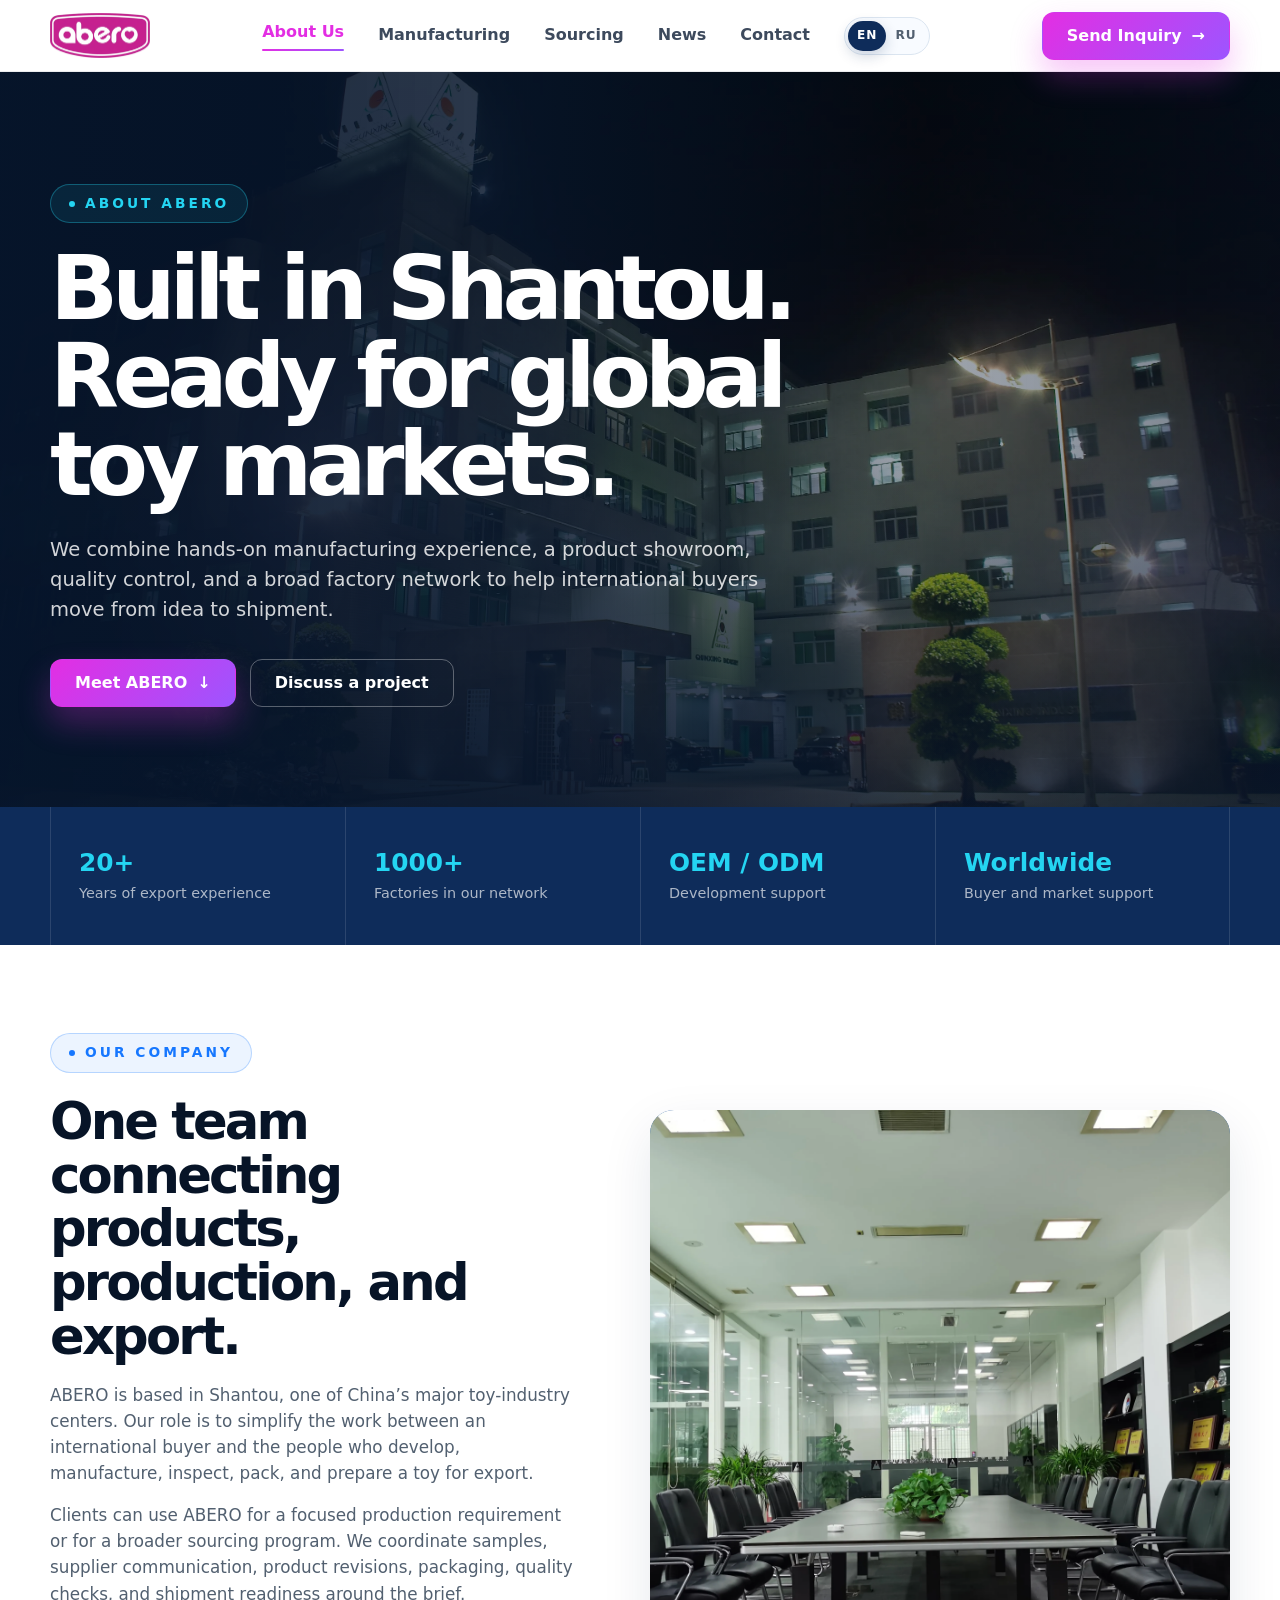
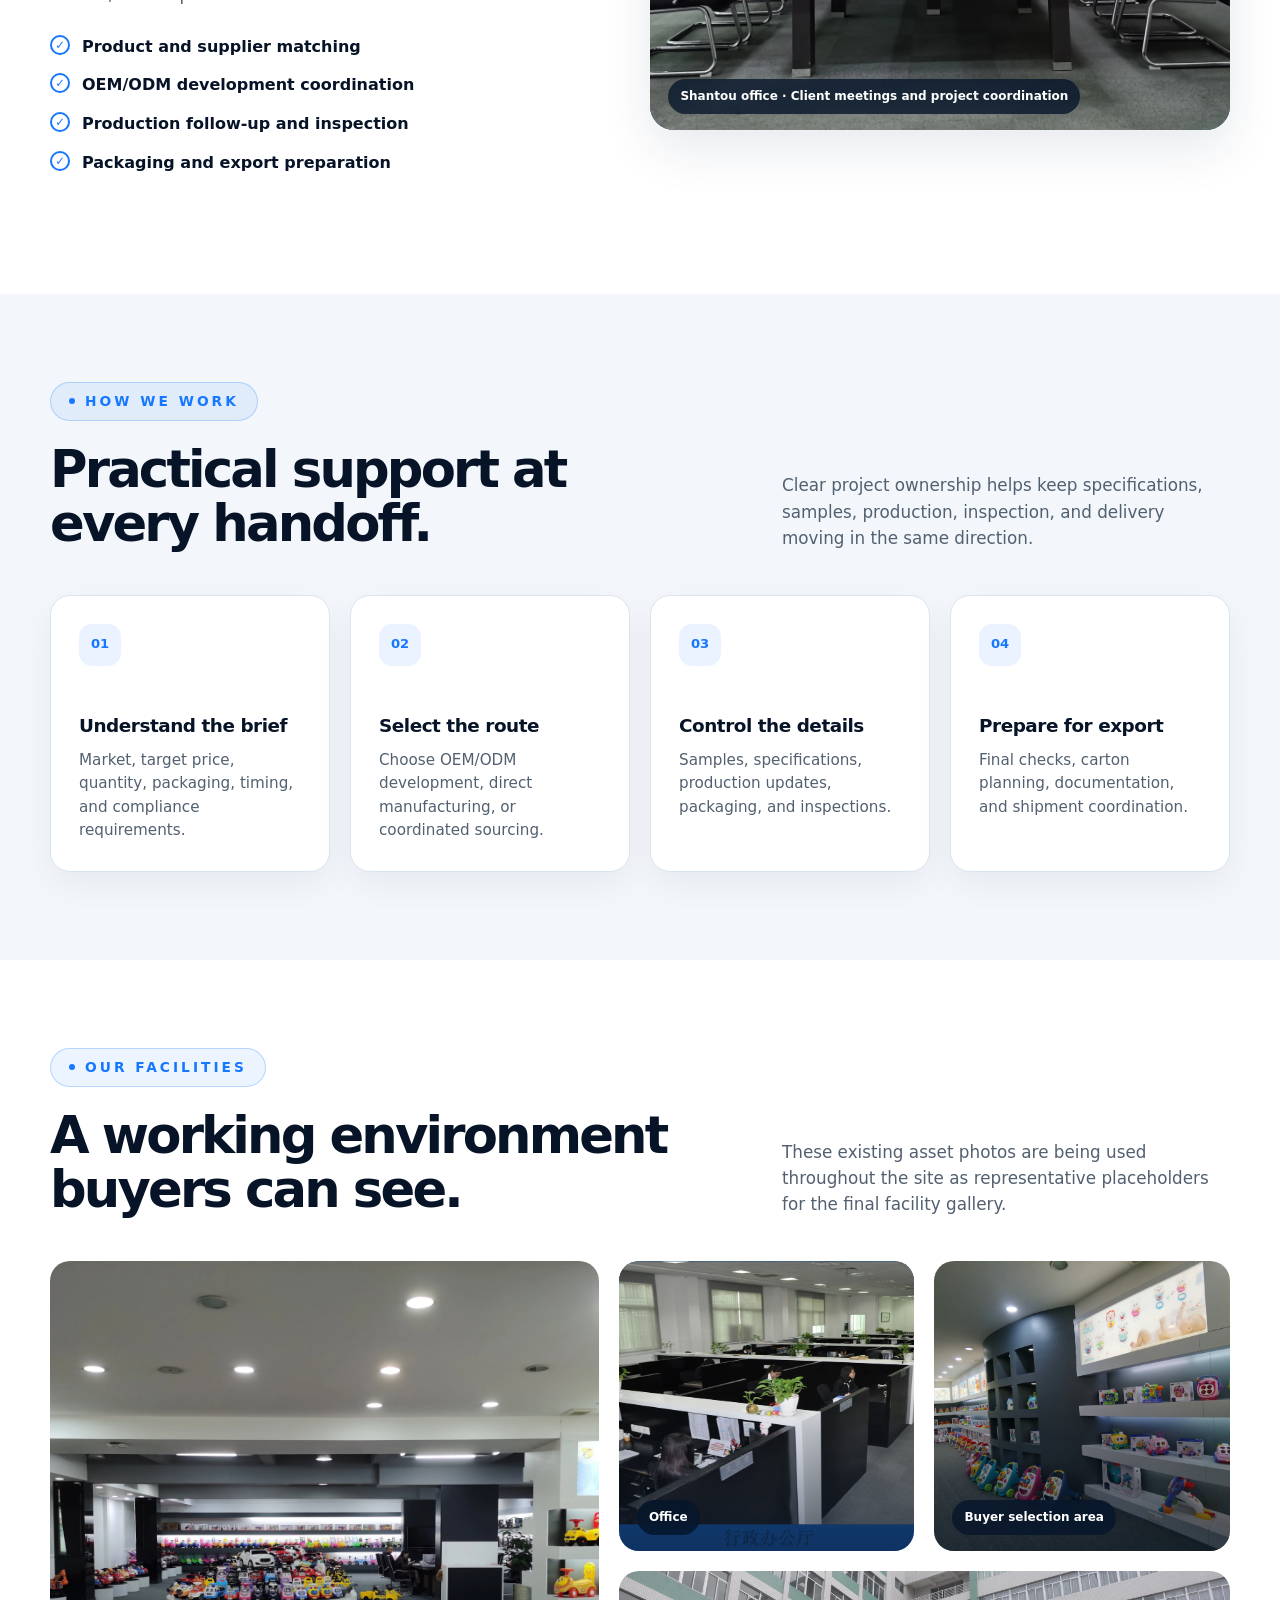
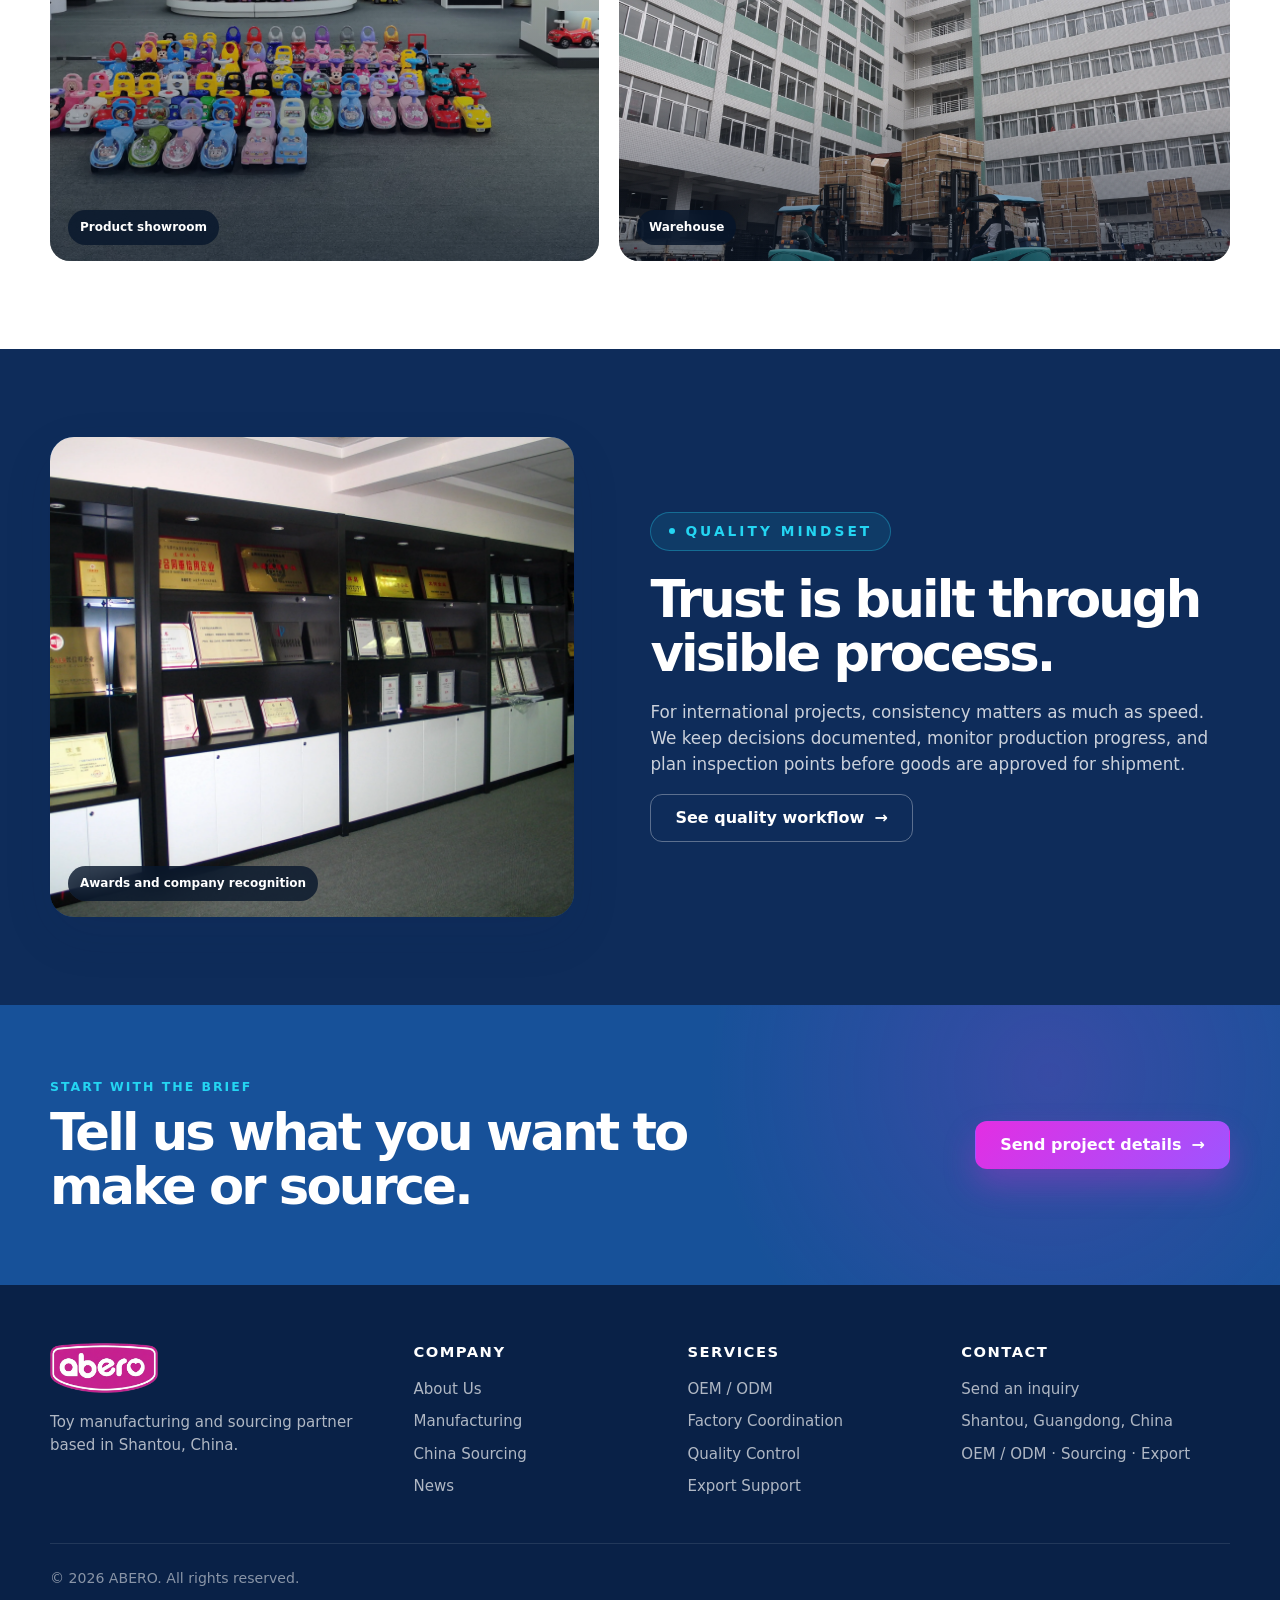
==== commit 33d9fe06: "Add Russian translations and language switcher Introduce client-side Russian i18n: add js/translatio" ====
--- a/about.html
+++ b/about.html
@@ -6,6 +6,7 @@
   <title>About ABERO — Toy Manufacturing &amp; Sourcing</title>
   <meta name="description" content="Learn about ABERO's Shantou team, facilities, showroom, supplier network, and approach to international toy manufacturing and sourcing." />
   <link rel="stylesheet" href="styles/styles.css" />
+  <script src="js/translations.js" defer></script>
   <script src="js/main.js" defer></script>
 </head>
 <body class="interior-page">
--- a/styles/styles.css
+++ b/styles/styles.css
@@ -3,8 +3,8 @@
    ========================= */
 
 :root {
-  --navy: #06152b;
-  --navy-2: #081d36;
+  --navy: #0e2c5a;
+  --navy-2: #175199;
   --navy-3: #0e223d;
   --white: #ffffff;
   --soft-white: #f8fbff;
@@ -28,7 +28,7 @@
   --radius-md: 18px;
   --radius-lg: 28px;
 
-  --shadow-soft: 0 18px 50px rgba(9, 24, 46, 0.1);
+  --shadow-soft: 0 18px 50px rgba(17, 42, 80, 0.1);
   --shadow-card: 0 16px 40px rgba(9, 24, 46, 0.08);
   --shadow-dark: 0 24px 70px rgba(0, 0, 0, 0.28);
 
@@ -202,6 +202,62 @@
 
 .main-nav a:hover {
   color: var(--magenta);
+}
+
+.language-switcher {
+  display: inline-flex;
+  align-items: center;
+  padding: 3px;
+  border: 1px solid var(--border);
+  border-radius: 999px;
+  background: var(--soft-white);
+}
+
+.language-option {
+  min-width: 36px;
+  min-height: 30px;
+  padding: 0 9px;
+  border: 0;
+  border-radius: 999px;
+  background: transparent;
+  color: var(--muted);
+  font-size: 0.76rem;
+  font-weight: 900;
+  letter-spacing: 0.08em;
+  transition: background 0.2s ease, color 0.2s ease, box-shadow 0.2s ease;
+}
+
+.language-option:hover {
+  color: var(--blue);
+}
+
+.language-option.is-active {
+  background: var(--navy);
+  color: var(--white);
+  box-shadow: 0 5px 14px rgba(14, 44, 90, 0.2);
+}
+
+.language-option:focus-visible {
+  outline: 3px solid rgba(22, 119, 255, 0.25);
+  outline-offset: 2px;
+}
+
+.language-russian .main-nav {
+  gap: 24px;
+}
+
+.language-russian .hero-copy-block h1 {
+  max-width: 860px;
+  font-size: clamp(3.1rem, 5.8vw, 5.9rem);
+}
+
+.language-russian .page-hero-inner h1 {
+  font-size: clamp(3.2rem, 6vw, 5.8rem);
+  letter-spacing: -0.045em;
+}
+
+.language-russian .hero-stats-fsbig strong {
+  font-size: 1.5rem;
 }
 
 .header-actions {
@@ -387,10 +443,10 @@
   background:
     linear-gradient(
       90deg,
-      rgba(6, 21, 43, 0.96) 0%,
+      rgba(21, 71, 146, 0.96) 0%,
       rgba(6, 21, 43, 0.84) 38%,
       rgba(6, 21, 43, 0.48) 68%,
-      rgba(6, 21, 43, 0.68) 100%
+      rgba(12, 40, 83, 0.68) 100%
     ),
     linear-gradient(
       to top,
@@ -540,6 +596,69 @@
   font-weight: 900;
   letter-spacing: 0.1em;
   text-transform: uppercase;
+}
+
+/*
+ * Wide screens are not always tall screens. Keep the desktop hero cinematic
+ * on large displays, but compact its typography and spacing when the available
+ * height is limited so the flowing copy cannot collide with the bottom rail.
+ */
+@media (min-width: 821px) and (max-height: 1050px) {
+  .hero-fsbig,
+  .hero-fsbig-inner {
+    min-height: max(calc(100svh - var(--header-height)), 760px);
+  }
+
+  .hero-fsbig-inner {
+    padding-top: clamp(34px, 5vh, 58px);
+    padding-bottom: 30px;
+  }
+
+  .hero-copy-block {
+    max-width: 940px;
+  }
+
+  .hero-copy-block .section-pill {
+    margin-bottom: 14px;
+    padding-block: 6px;
+  }
+
+  .hero-copy-block h1 {
+    max-width: 940px;
+    margin-bottom: 14px;
+    font-size: clamp(3.4rem, 5.2vw, 5.7rem);
+    line-height: 0.94;
+  }
+
+  .language-russian .hero-copy-block h1 {
+    max-width: 980px;
+    font-size: clamp(3.2rem, 4.8vw, 5.2rem);
+  }
+
+  .hero-copy-block .location-line {
+    margin-bottom: 12px;
+  }
+
+  .hero-copy-block .hero-text {
+    max-width: 720px;
+    margin-bottom: 20px;
+    font-size: 1.08rem;
+    line-height: 1.5;
+  }
+
+  .hero-slide-info,
+  .hero-controls {
+    bottom: 112px;
+  }
+
+  .hero-stats-fsbig {
+    bottom: 28px;
+    padding-top: 18px;
+  }
+
+  .hero-stats-fsbig strong {
+    font-size: 1.5rem;
+  }
 }
 
 /* =========================
@@ -1270,7 +1389,7 @@
 
 .site-footer {
   padding: 58px 0 26px;
-  background: #030b18;
+  background: #092147;
   color: var(--white);
 }
 
@@ -1398,6 +1517,11 @@
     gap: 20px;
   }
 
+  .language-russian .main-nav {
+    gap: 16px;
+    font-size: 0.94rem;
+  }
+
   .process-grid,
   .trust-grid {
     grid-template-columns: repeat(2, 1fr);
@@ -1452,6 +1576,15 @@
     order: 5;
   }
 
+  .main-nav .language-switcher {
+    margin-top: 4px;
+  }
+
+  .language-russian .main-nav {
+    gap: 16px;
+    font-size: 1rem;
+  }
+
   .main-nav.is-open {
     display: flex;
   }
@@ -1484,6 +1617,10 @@
 
   .hero-copy-block h1 {
     font-size: clamp(3rem, 12vw, 5rem);
+  }
+
+  .language-russian .hero-copy-block h1 {
+    font-size: clamp(2.6rem, 10vw, 4.2rem);
   }
 
   .hero-copy-block .hero-text {
@@ -2454,6 +2591,10 @@
     font-size: clamp(3rem, 12vw, 5rem);
   }
 
+  .language-russian .page-hero-inner h1 {
+    font-size: clamp(2.7rem, 10.5vw, 4.3rem);
+  }
+
   .page-hero-inner > p {
     font-size: 1.05rem;
   }
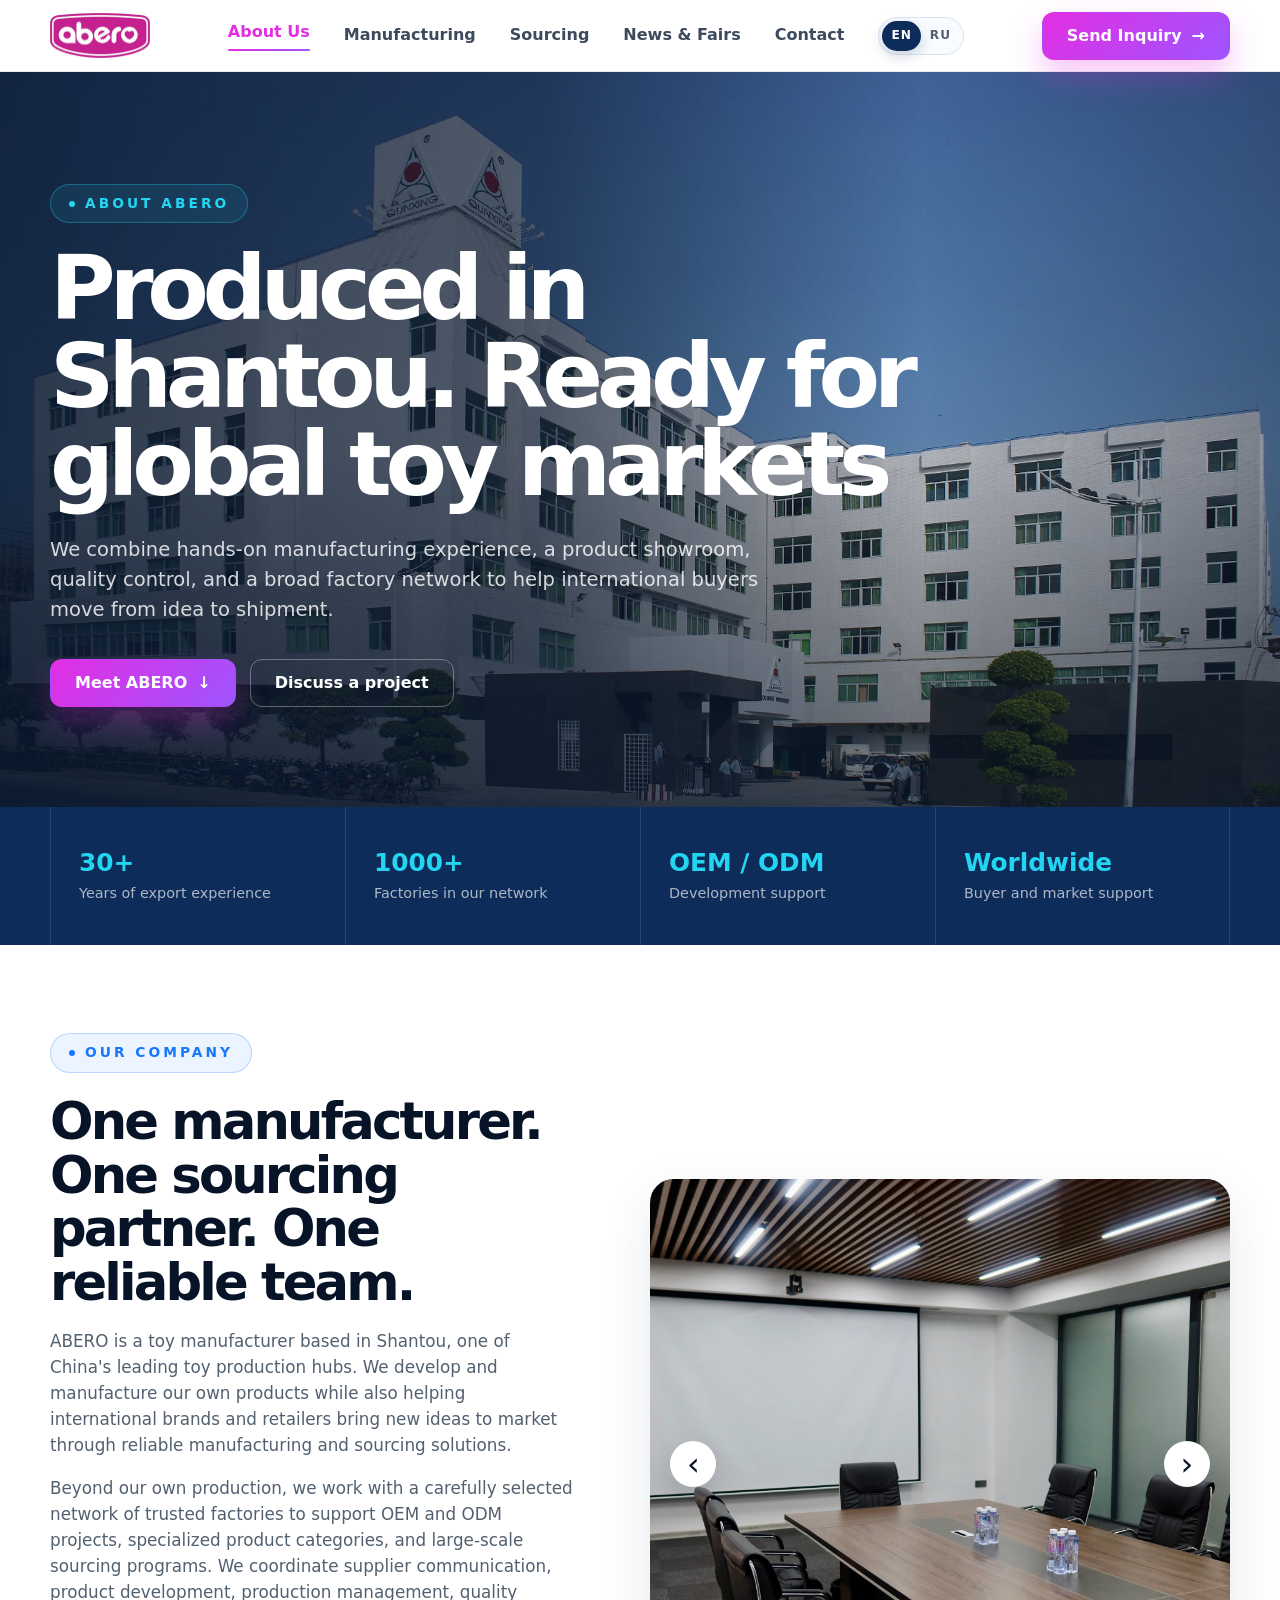
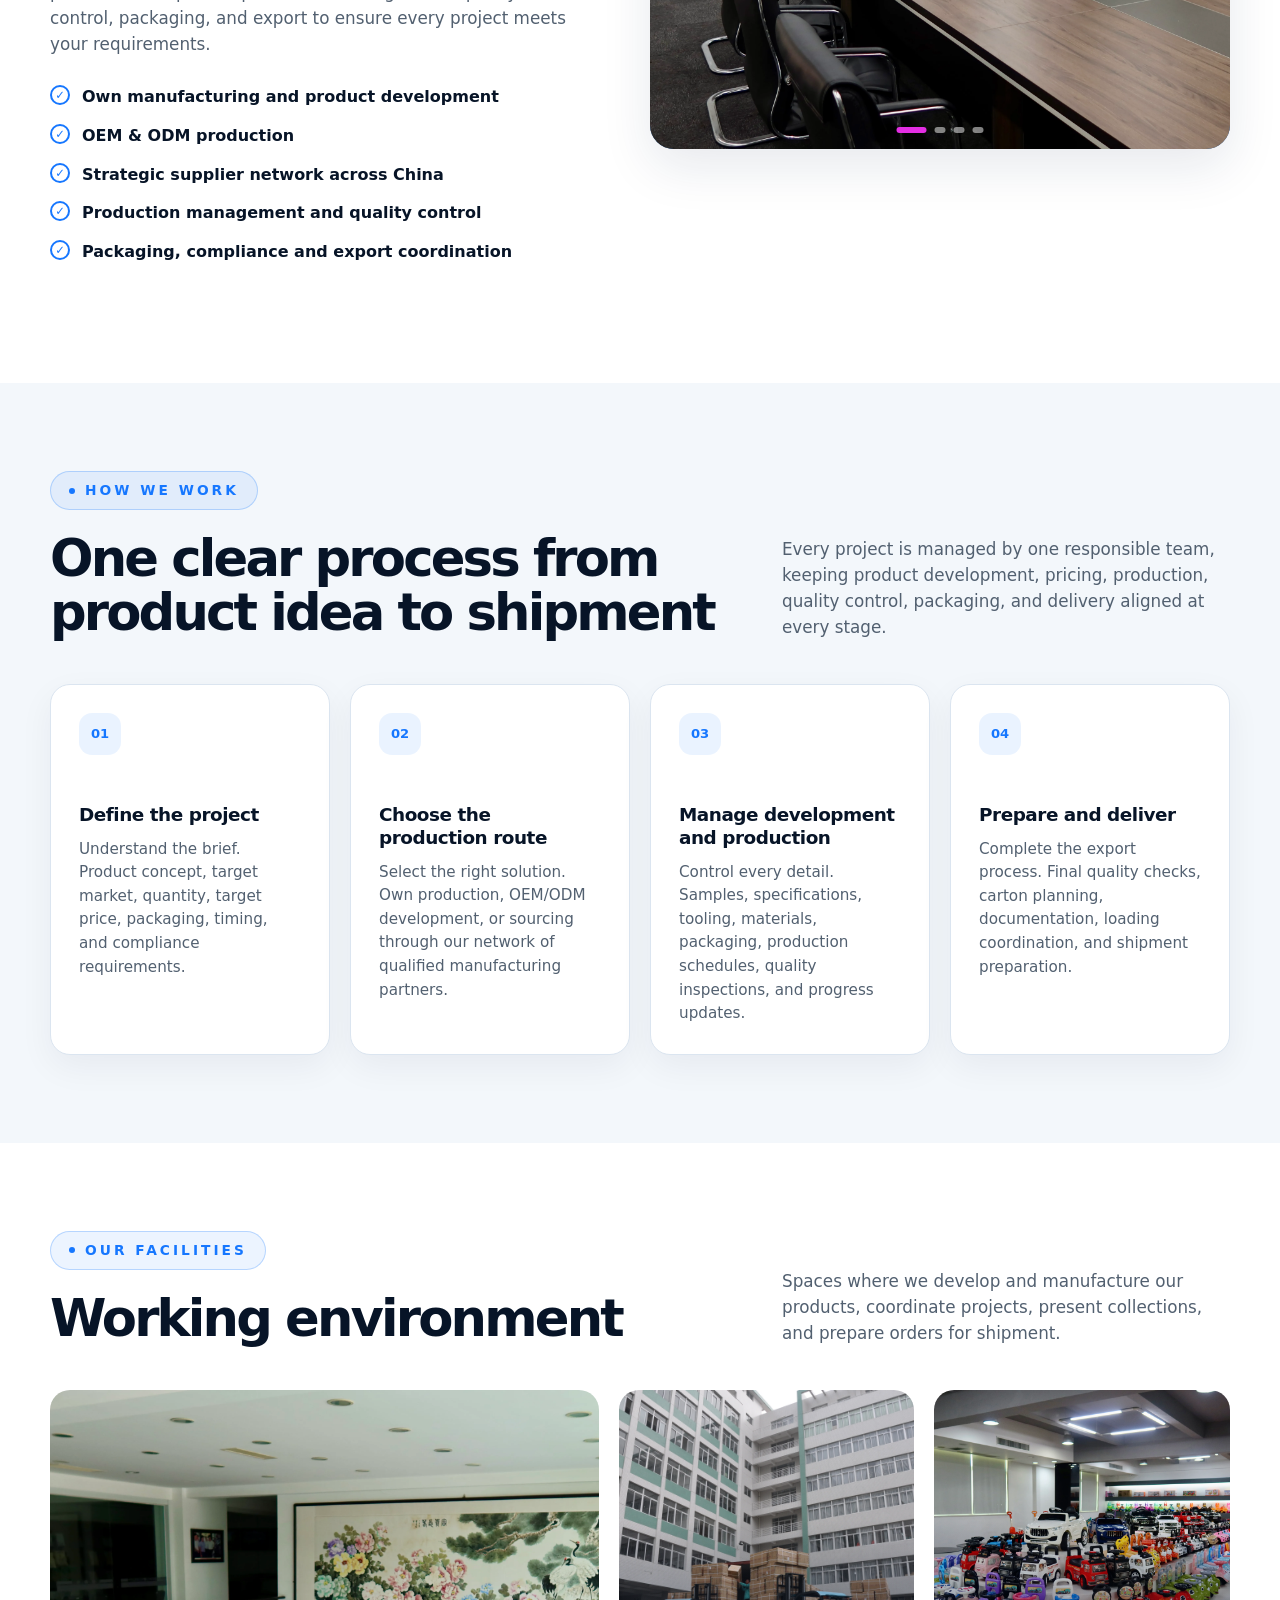
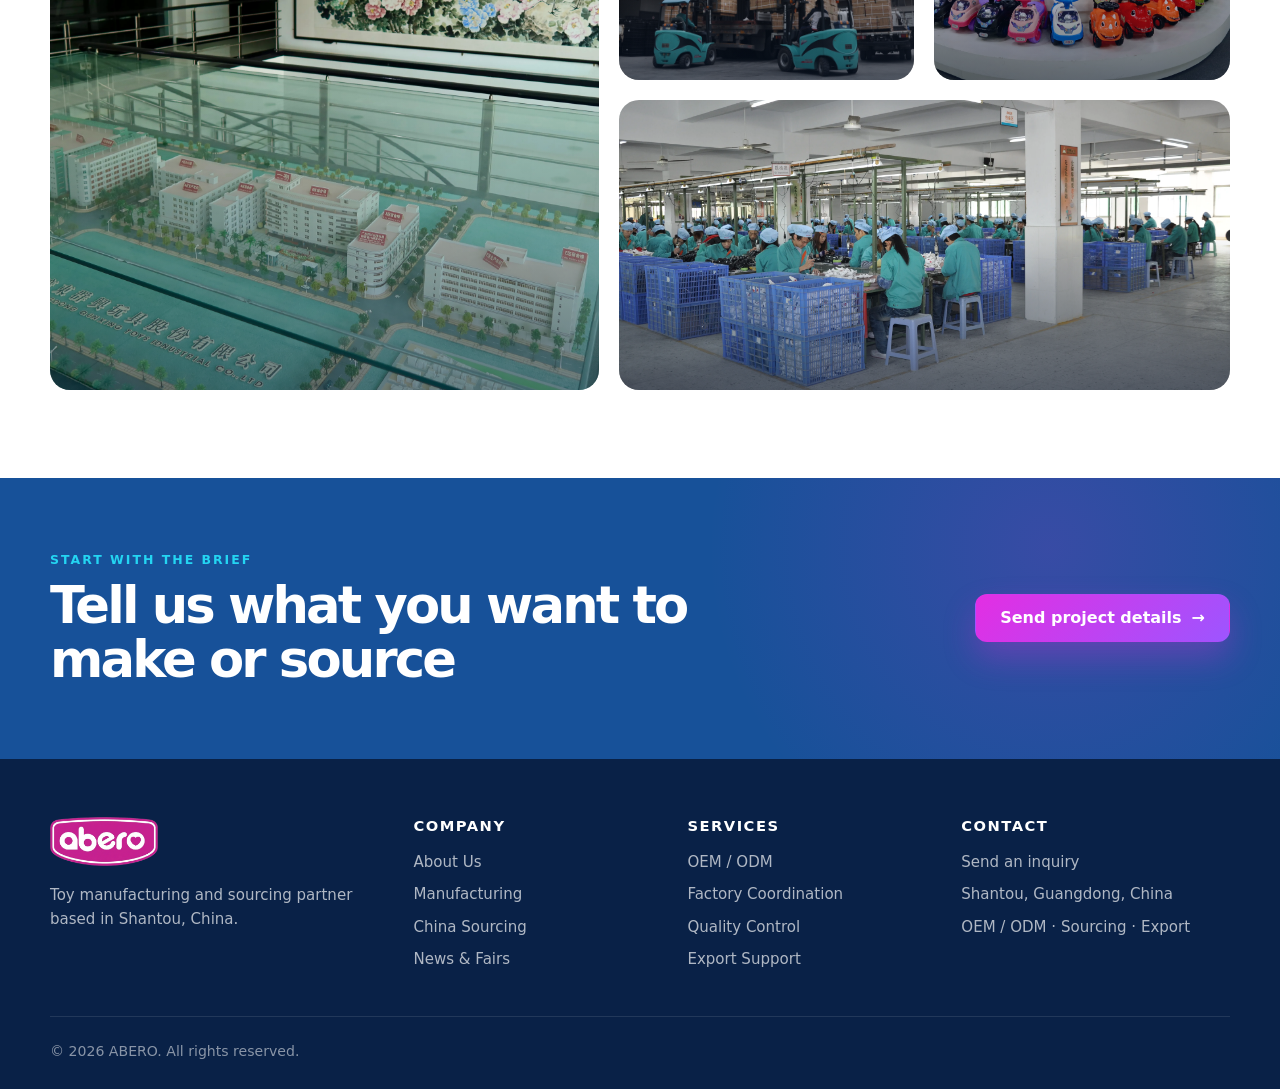
==== commit 3d203713: "Revamp site content, layout, and translations Large content and UI update across the site: revised c" ====
--- a/about.html
+++ b/about.html
@@ -1,148 +1,83 @@
 <!DOCTYPE html>
-<html lang="en">
+<html lang="en"
 <head>
   <meta charset="UTF-8" />
   <meta name="viewport" content="width=device-width, initial-scale=1.0" />
   <title>About ABERO — Toy Manufacturing &amp; Sourcing</title>
-  <meta name="description" content="Learn about ABERO's Shantou team, facilities, showroom, supplier network, and approach to international toy manufacturing and sourcing." />
+  <meta name="description" content="Learn about ABERO's Shantou team, facilities, showroom, supplier network, and international toy manufacturing and sourcing services." />
   <link rel="stylesheet" href="styles/styles.css" />
   <script src="js/translations.js" defer></script>
   <script src="js/main.js" defer></script>
 </head>
 <body class="interior-page">
-  <header class="site-header">
-    <div class="container header-inner">
-      <a href="index.html" class="logo-link" aria-label="ABERO homepage">
-        <img src="assets/icons/abero-logo.png" alt="ABERO logo" class="site-logo" />
-      </a>
-      <button class="mobile-menu-toggle" type="button" aria-label="Open menu" aria-expanded="false">
-        <span></span><span></span><span></span>
-      </button>
-      <nav class="main-nav" aria-label="Primary navigation">
-        <a href="about.html" class="active" aria-current="page">About Us</a>
-        <a href="manufacturing.html">Manufacturing</a>
-        <a href="sourcing.html">Sourcing</a>
-        <a href="news.html">News</a>
-        <a href="contact.html">Contact</a>
-      </nav>
-      <div class="header-actions">
-        <a href="contact.html#inquiry" class="btn btn-primary">Send Inquiry <span>→</span></a>
-      </div>
-    </div>
-  </header>
+  <header class="site-header"><div class="container header-inner">
+    <a href="index.html" class="logo-link" aria-label="ABERO homepage"><img src="assets/icons/abero-logo.png" alt="ABERO logo" class="site-logo" /></a>
+    <button class="mobile-menu-toggle" type="button" aria-label="Open menu" aria-expanded="false"><span></span><span></span><span></span></button>
+    <nav class="main-nav" aria-label="Primary navigation"><a href="about.html" class="active" aria-current="page">About Us</a><a href="manufacturing.html">Manufacturing</a><a href="sourcing.html">Sourcing</a><a href="news.html">News &amp; Fairs</a><a href="contact.html">Contact</a></nav>
+    <div class="header-actions"><a href="contact.html#inquiry" class="btn btn-primary">Send Inquiry <span>→</span></a></div>
+  </div></header>
 
   <main>
     <section class="page-hero">
-      <img class="page-hero-media" src="assets/images/main-building-night.webp" alt="ABERO headquarters illuminated at night" />
+      <img class="page-hero-media" src="assets/images/office/main-building.webp" alt="ABERO factory building in Shantou" />
       <div class="page-hero-shade"></div>
       <div class="container page-hero-inner">
         <div class="section-pill section-pill-dark"><span></span>About ABERO</div>
-        <h1>Built in Shantou. Ready for global toy markets.</h1>
+        <h1>Produced in Shantou. Ready for global toy markets</h1>
         <p>We combine hands-on manufacturing experience, a product showroom, quality control, and a broad factory network to help international buyers move from idea to shipment.</p>
-        <div class="page-hero-actions">
-          <a href="#company" class="btn btn-primary">Meet ABERO <span>↓</span></a>
-          <a href="contact.html#inquiry" class="btn btn-outline">Discuss a project</a>
-        </div>
+        <div class="page-hero-actions"><a href="#company" class="btn btn-primary">Meet ABERO <span>↓</span></a><a href="contact.html#inquiry" class="btn btn-outline">Discuss a project</a></div>
       </div>
     </section>
 
-    <section class="metric-band" aria-label="ABERO highlights">
-      <div class="container metric-grid">
-        <article><strong>20+</strong><span>Years of export experience</span></article>
-        <article><strong>1000+</strong><span>Factories in our network</span></article>
-        <article><strong>OEM / ODM</strong><span>Development support</span></article>
-        <article><strong>Worldwide</strong><span>Buyer and market support</span></article>
+    <section class="metric-band" aria-label="ABERO highlights"><div class="container metric-grid">
+      <article><strong>30+</strong><span>Years of export experience</span></article><article><strong>1000+</strong><span>Factories in our network</span></article><article><strong>OEM / ODM</strong><span>Development support</span></article><article><strong>Worldwide</strong><span>Buyer and market support</span></article>
+    </div></section>
+
+    <section class="content-section" id="company"><div class="container split-feature">
+      <div class="content-copy">
+        <div class="section-pill"><span></span>Our Company</div>
+        <h2>One manufacturer. One sourcing partner. One reliable team.</h2>
+        <p>ABERO is a toy manufacturer based in Shantou, one of China's leading toy production hubs. We develop and manufacture our own products while also helping international brands and retailers bring new ideas to market through reliable manufacturing and sourcing solutions.</p>
+        <p>Beyond our own production, we work with a carefully selected network of trusted factories to support OEM and ODM projects, specialized product categories, and large-scale sourcing programs. We coordinate supplier communication, product development, production management, quality control, packaging, and export to ensure every project meets your requirements.</p>
+        <ul class="check-list"><li>Own manufacturing and product development</li><li>OEM &amp; ODM production</li><li>Strategic supplier network across China</li><li>Production management and quality control</li><li>Packaging, compliance and export coordination</li></ul>
       </div>
-    </section>
+      <div class="facility-carousel carousel" aria-label="ABERO office gallery">
+        <article class="image-slide active"><img src="assets/images/office/conference-room.webp" alt="ABERO meeting room" /></article>
+        <article class="image-slide"><img src="assets/images/office/frontdesk.webp" alt="ABERO office front desk" /></article>
+        <article class="image-slide"><img src="assets/images/office/upstairs.webp" alt="ABERO office interior" /></article>
+        <article class="image-slide"><img src="assets/images/office/awards.webp" alt="ABERO awards display" /></article>
+        <button class="carousel-btn carousel-prev" type="button" aria-label="Previous image">‹</button><button class="carousel-btn carousel-next" type="button" aria-label="Next image">›</button><div class="carousel-dots"></div>
+      </div>
+    </div></section>
 
-    <section class="content-section" id="company">
-      <div class="container split-feature">
-        <div class="content-copy">
-          <div class="section-pill"><span></span>Our Company</div>
-          <h2>One team connecting products, production, and export.</h2>
-          <p>ABERO is based in Shantou, one of China’s major toy-industry centers. Our role is to simplify the work between an international buyer and the people who develop, manufacture, inspect, pack, and prepare a toy for export.</p>
-          <p>Clients can use ABERO for a focused production requirement or for a broader sourcing program. We coordinate samples, supplier communication, product revisions, packaging, quality checks, and shipment readiness around the brief.</p>
-          <ul class="check-list">
-            <li>Product and supplier matching</li>
-            <li>OEM/ODM development coordination</li>
-            <li>Production follow-up and inspection</li>
-            <li>Packaging and export preparation</li>
-          </ul>
-        </div>
-        <figure class="image-frame image-frame-tall">
-          <img src="assets/images/office-conf.webp" alt="ABERO conference room and awards display" />
-          <figcaption>Shantou office · Client meetings and project coordination</figcaption>
-        </figure>
+    <section class="content-section light-section"><div class="container">
+      <div class="section-heading"><div><div class="section-pill"><span></span>How We Work</div><h2>One clear process from product idea to shipment</h2></div><p>Every project is managed by one responsible team, keeping product development, pricing, production, quality control, packaging, and delivery aligned at every stage.</p></div>
+      <div class="feature-grid feature-grid-four">
+        <article class="feature-card"><span class="feature-index">01</span><h3>Define the project</h3><p>Understand the brief. Product concept, target market, quantity, target price, packaging, timing, and compliance requirements.</p></article>
+        <article class="feature-card"><span class="feature-index">02</span><h3>Choose the production route</h3><p>Select the right solution. Own production, OEM/ODM development, or sourcing through our network of qualified manufacturing partners.</p></article>
+        <article class="feature-card"><span class="feature-index">03</span><h3>Manage development and production</h3><p>Control every detail. Samples, specifications, tooling, materials, packaging, production schedules, quality inspections, and progress updates.</p></article>
+        <article class="feature-card"><span class="feature-index">04</span><h3>Prepare and deliver</h3><p>Complete the export process. Final quality checks, carton planning, documentation, loading coordination, and shipment preparation.</p></article>
       </div>
-    </section>
+    </div></section>
 
-    <section class="content-section light-section">
-      <div class="container">
-        <div class="section-heading">
-          <div>
-            <div class="section-pill"><span></span>How We Work</div>
-            <h2>Practical support at every handoff.</h2>
-          </div>
-          <p>Clear project ownership helps keep specifications, samples, production, inspection, and delivery moving in the same direction.</p>
-        </div>
-        <div class="feature-grid feature-grid-four">
-          <article class="feature-card"><span class="feature-index">01</span><h3>Understand the brief</h3><p>Market, target price, quantity, packaging, timing, and compliance requirements.</p></article>
-          <article class="feature-card"><span class="feature-index">02</span><h3>Select the route</h3><p>Choose OEM/ODM development, direct manufacturing, or coordinated sourcing.</p></article>
-          <article class="feature-card"><span class="feature-index">03</span><h3>Control the details</h3><p>Samples, specifications, production updates, packaging, and inspections.</p></article>
-          <article class="feature-card"><span class="feature-index">04</span><h3>Prepare for export</h3><p>Final checks, carton planning, documentation, and shipment coordination.</p></article>
-        </div>
+    <section class="content-section"><div class="container">
+      <div class="section-heading"><div><div class="section-pill"><span></span>Our Facilities</div><h2>Working environment</h2></div><p>Spaces where we develop and manufacture our products, coordinate projects, present collections, and prepare orders for shipment.</p></div>
+      <div class="media-grid media-grid-about">
+        <figure class="media-tile media-tile-wide"><img src="assets/images/office/upstairs.webp" alt="ABERO office interior" /></figure>
+        <figure class="media-tile"><img src="assets/images/storage-1.webp" alt="ABERO factory and warehouse" /></figure>
+        <figure class="media-tile"><img src="assets/images/showroom/showroom.webp" alt="ABERO toy showroom" /></figure>
+        <figure class="media-tile"><img src="assets/images/production/prod-6.webp" alt="ABERO toy production floor" /></figure>
       </div>
-    </section>
+    </div></section>
 
-    <section class="content-section">
-      <div class="container">
-        <div class="section-heading">
-          <div>
-            <div class="section-pill"><span></span>Our Facilities</div>
-            <h2>A working environment buyers can see.</h2>
-          </div>
-          <p>These existing asset photos are being used throughout the site as representative placeholders for the final facility gallery.</p>
-        </div>
-        <div class="media-grid media-grid-about">
-          <figure class="media-tile media-tile-wide"><img src="assets/images/showroom-wide.webp" alt="Wide view of ABERO toy showroom" /><figcaption>Product showroom</figcaption></figure>
-          <figure class="media-tile"><img src="assets/images/office-in.webp" alt="ABERO office interior" /><figcaption>Office</figcaption></figure>
-          <figure class="media-tile"><img src="assets/images/showroom-side-1.webp" alt="Toy displays inside the showroom" /><figcaption>Buyer selection area</figcaption></figure>
-          <figure class="media-tile"><img src="assets/images/storage-1.webp" alt="Warehouse and packed inventory" /><figcaption>Warehouse</figcaption></figure>
-        </div>
-      </div>
-    </section>
-
-    <section class="content-section dark-section">
-      <div class="container split-feature">
-        <figure class="image-frame">
-          <img src="assets/images/awards.webp" alt="ABERO awards and certificates display" />
-          <figcaption>Awards and company recognition</figcaption>
-        </figure>
-        <div class="content-copy">
-          <div class="section-pill section-pill-dark"><span></span>Quality Mindset</div>
-          <h2>Trust is built through visible process.</h2>
-          <p>For international projects, consistency matters as much as speed. We keep decisions documented, monitor production progress, and plan inspection points before goods are approved for shipment.</p>
-          <a href="manufacturing.html#quality" class="btn btn-outline">See quality workflow <span>→</span></a>
-        </div>
-      </div>
-    </section>
-
-    <section class="page-cta">
-      <div class="container page-cta-inner">
-        <div><p class="cta-kicker">Start with the brief</p><h2>Tell us what you want to make or source.</h2></div>
-        <a href="contact.html#inquiry" class="btn btn-primary">Send project details <span>→</span></a>
-      </div>
-    </section>
+    <section class="page-cta"><div class="container page-cta-inner"><div><p class="cta-kicker">Start with the brief</p><h2>Tell us what you want to make or source</h2></div><a href="contact.html#inquiry" class="btn btn-primary">Send project details <span>→</span></a></div></section>
   </main>
 
-  <footer class="site-footer">
-    <div class="container footer-grid">
-      <div><img src="assets/icons/abero-logo.png" alt="ABERO logo" class="footer-logo" /><p>Toy manufacturing and sourcing partner based in Shantou, China.</p></div>
-      <div><h3>Company</h3><a href="about.html">About Us</a><a href="manufacturing.html">Manufacturing</a><a href="sourcing.html">China Sourcing</a><a href="news.html">News</a></div>
-      <div><h3>Services</h3><a href="manufacturing.html">OEM / ODM</a><a href="sourcing.html">Factory Coordination</a><a href="manufacturing.html#quality">Quality Control</a><a href="contact.html#inquiry">Export Support</a></div>
-      <div><h3>Contact</h3><a href="contact.html#inquiry">Send an inquiry</a><p>Shantou, Guangdong, China</p><p>OEM / ODM · Sourcing · Export</p></div>
-    </div>
-    <div class="container footer-bottom"><p>© 2026 ABERO. All rights reserved.</p></div>
-  </footer>
+  <footer class="site-footer"><div class="container footer-grid">
+    <div><img src="assets/icons/abero-logo.png" alt="ABERO logo" class="footer-logo" /><p>Toy manufacturing and sourcing partner based in Shantou, China.</p></div>
+    <div><h3>Company</h3><a href="about.html">About Us</a><a href="manufacturing.html">Manufacturing</a><a href="sourcing.html">China Sourcing</a><a href="news.html">News &amp; Fairs</a></div>
+    <div><h3>Services</h3><a href="manufacturing.html">OEM / ODM</a><a href="sourcing.html">Factory Coordination</a><a href="manufacturing.html#production">Quality Control</a><a href="contact.html#inquiry">Export Support</a></div>
+    <div><h3>Contact</h3><a href="contact.html#inquiry">Send an inquiry</a><p>Shantou, Guangdong, China</p><p>OEM / ODM · Sourcing · Export</p></div>
+  </div><div class="container footer-bottom"><p>© 2026 ABERO. All rights reserved.</p></div></footer>
 </body>
 </html>
--- a/styles/styles.css
+++ b/styles/styles.css
@@ -443,14 +443,14 @@
   background:
     linear-gradient(
       90deg,
-      rgba(21, 71, 146, 0.96) 0%,
-      rgba(6, 21, 43, 0.84) 38%,
-      rgba(6, 21, 43, 0.48) 68%,
-      rgba(12, 40, 83, 0.68) 100%
+      rgba(21, 71, 146, 0.82) 0%,
+      rgba(6, 21, 43, 0.68) 38%,
+      rgba(6, 21, 43, 0.32) 68%,
+      rgba(12, 40, 83, 0.48) 100%
     ),
     linear-gradient(
       to top,
-      rgba(6, 21, 43, 0.92) 0%,
+      rgba(6, 21, 43, 0.68) 0%,
       rgba(6, 21, 43, 0.12) 55%,
       rgba(6, 21, 43, 0.35) 100%
     );
@@ -1839,8 +1839,8 @@
 
 .page-hero-shade {
   background:
-    linear-gradient(90deg, rgba(6, 21, 43, 0.97) 0%, rgba(6, 21, 43, 0.84) 42%, rgba(6, 21, 43, 0.38) 72%, rgba(6, 21, 43, 0.55) 100%),
-    linear-gradient(0deg, rgba(6, 21, 43, 0.76), transparent 48%);
+    linear-gradient(90deg, rgba(6, 21, 43, 0.82) 0%, rgba(6, 21, 43, 0.66) 42%, rgba(6, 21, 43, 0.18) 72%, rgba(6, 21, 43, 0.38) 100%),
+    linear-gradient(0deg, rgba(6, 21, 43, 0.48), transparent 48%);
 }
 
 .page-hero-inner {
@@ -1853,6 +1853,396 @@
   flex-direction: column;
   justify-content: center;
   align-items: flex-start;
+}
+
+/* Client revision components */
+.facility-carousel {
+  min-height: 570px;
+  overflow: hidden;
+  border-radius: 24px;
+  background: var(--navy-2);
+  box-shadow: var(--shadow-soft);
+}
+
+.facility-carousel .image-slide {
+  position: absolute;
+  inset: 0;
+  display: none;
+  border-radius: 0;
+  box-shadow: none;
+}
+
+.facility-carousel .image-slide.active {
+  display: block;
+  transform: none;
+}
+
+.facility-carousel .image-slide img {
+  width: 100%;
+  height: 100%;
+  object-fit: cover;
+}
+
+.facility-carousel .image-slide p,
+.fair-carousel .gallery-slide p {
+  position: absolute;
+  left: 18px;
+  bottom: 18px;
+  z-index: 2;
+  width: fit-content;
+  padding: 8px 12px;
+  border-radius: 999px;
+  background: rgba(6, 21, 43, 0.78);
+  color: var(--white);
+  font-size: 0.75rem;
+  font-weight: 800;
+  backdrop-filter: blur(12px);
+}
+
+.factory-profile-grid {
+  display: grid;
+  grid-template-columns: repeat(4, minmax(0, 1fr));
+  gap: 18px;
+}
+
+.factory-profile-grid article {
+  min-height: 160px;
+  padding: 26px;
+  display: flex;
+  flex-direction: column;
+  justify-content: space-between;
+  border: 1px solid var(--border);
+  border-radius: 20px;
+  background: var(--white);
+  box-shadow: 0 12px 34px rgba(9, 24, 46, 0.055);
+}
+
+.factory-profile-grid .profile-wide {
+  grid-column: span 2;
+}
+
+.factory-profile-grid span {
+  color: var(--muted);
+  font-size: 0.76rem;
+  font-weight: 850;
+  letter-spacing: 0.08em;
+  text-transform: uppercase;
+}
+
+.factory-profile-grid strong {
+  color: var(--text);
+  font-size: clamp(1.25rem, 2.1vw, 2rem);
+  line-height: 1.15;
+}
+
+.photo-story-grid {
+  display: grid;
+  grid-template-columns: 1.45fr 0.78fr 0.78fr;
+  grid-template-rows: repeat(2, 270px);
+  gap: 18px;
+}
+
+.photo-story-grid figure {
+  position: relative;
+  overflow: hidden;
+  margin: 0;
+  border-radius: 20px;
+  background: var(--navy-2);
+}
+
+.photo-story-grid .photo-story-main {
+  grid-row: span 2;
+}
+
+.photo-story-grid figure:last-child {
+  grid-column: span 2;
+}
+
+.photo-story-grid img {
+  width: 100%;
+  height: 100%;
+  object-fit: cover;
+}
+
+.photo-story-grid figcaption {
+  position: absolute;
+  left: 16px;
+  bottom: 16px;
+  padding: 8px 12px;
+  border-radius: 999px;
+  background: rgba(6, 21, 43, 0.78);
+  color: var(--white);
+  font-size: 0.74rem;
+  font-weight: 800;
+}
+
+.sourcing-overview,
+.range-layout {
+  display: grid;
+  grid-template-columns: minmax(0, 0.92fr) minmax(0, 1.08fr);
+  gap: 72px;
+  align-items: center;
+}
+
+.sourcing-flow {
+  padding: 34px;
+  border: 1px solid var(--border);
+  border-radius: 24px;
+  background: var(--soft-white);
+  box-shadow: var(--shadow-card);
+}
+
+.flow-offices {
+  display: grid;
+  grid-template-columns: repeat(2, 1fr);
+  gap: 14px;
+}
+
+.flow-offices article {
+  padding: 16px;
+  border: 1px solid var(--border);
+  border-radius: 14px;
+  background: var(--white);
+}
+
+.flow-offices span {
+  display: block;
+  color: var(--muted);
+  font-size: 0.72rem;
+  font-weight: 800;
+  text-transform: uppercase;
+}
+
+.flow-team,
+.flow-result {
+  margin: 14px auto;
+  padding: 13px 18px;
+  border-radius: 999px;
+  text-align: center;
+  font-weight: 850;
+}
+
+.flow-team {
+  max-width: 260px;
+  background: linear-gradient(90deg, var(--blue), var(--magenta));
+  color: var(--white);
+}
+
+.flow-result {
+  max-width: 280px;
+  border: 1px solid rgba(227, 46, 227, 0.22);
+  background: rgba(227, 46, 227, 0.08);
+  color: var(--magenta);
+}
+
+.sourcing-flow ol {
+  margin: 0;
+  padding: 0;
+  display: grid;
+  grid-template-columns: repeat(2, 1fr);
+  gap: 10px;
+  list-style: none;
+}
+
+.sourcing-flow li {
+  padding: 13px 14px;
+  border: 1px solid var(--border);
+  border-radius: 12px;
+  background: var(--white);
+  color: var(--text);
+  font-size: 0.86rem;
+  font-weight: 750;
+}
+
+.region-grid-visual article {
+  position: relative;
+  overflow: hidden;
+  min-height: 310px;
+  display: flex;
+  flex-direction: column;
+  justify-content: flex-end;
+  border: 0;
+  color: var(--white);
+}
+
+.region-grid-visual article:nth-child(1) { background: linear-gradient(145deg, #1169a9, #4f91ca); }
+.region-grid-visual article:nth-child(2) { background: linear-gradient(145deg, #475db2, #7665b4); }
+.region-grid-visual article:nth-child(3) { background: linear-gradient(145deg, #237f93, #55a4ab); }
+.region-grid-visual article:nth-child(4) { background: linear-gradient(145deg, #8d477e, #ba669d); }
+
+.region-grid-visual h3,
+.region-grid-visual p {
+  position: relative;
+  z-index: 1;
+  color: var(--white);
+}
+
+.region-grid-visual article > span {
+  position: absolute;
+  top: 26px;
+  left: 28px;
+  color: rgba(255,255,255,0.65);
+}
+
+.range-cover img {
+  height: 560px;
+}
+
+.range-steps {
+  margin: 30px 0 0;
+  padding: 0;
+  display: grid;
+  gap: 10px;
+  list-style: none;
+}
+
+.range-steps li {
+  padding: 14px 16px;
+  display: flex;
+  align-items: center;
+  gap: 14px;
+  border: 1px solid var(--border);
+  border-radius: 13px;
+  color: var(--text);
+  font-weight: 800;
+}
+
+.range-steps span {
+  color: var(--magenta);
+  font-size: 0.75rem;
+}
+
+.event-grid {
+  display: grid;
+  grid-template-columns: repeat(2, 1fr);
+  gap: 18px;
+}
+
+.event-card {
+  min-height: 260px;
+  padding: 30px;
+  border: 1px solid var(--border-dark);
+  border-radius: 20px;
+  background: rgba(255,255,255,0.045);
+}
+
+.event-icon {
+  width: 44px;
+  height: 44px;
+  display: grid;
+  place-items: center;
+  border-radius: 50%;
+  background: rgba(36, 213, 242, 0.12);
+  color: var(--cyan);
+  font-size: 0.72rem;
+  font-weight: 900;
+}
+
+.event-month {
+  margin: 24px 0 8px;
+  color: var(--cyan);
+  font-size: 0.78rem;
+  font-weight: 850;
+  text-transform: uppercase;
+}
+
+.event-card h3 {
+  color: var(--white);
+}
+
+.event-card a {
+  color: var(--cyan);
+  font-size: 0.87rem;
+  font-weight: 850;
+}
+
+.fair-gallery-section {
+  padding-top: 0;
+}
+
+.fair-carousel {
+  min-height: 500px;
+  overflow: hidden;
+  border-radius: 24px;
+  background: rgba(255,255,255,0.04);
+}
+
+.fair-carousel .gallery-slide {
+  position: absolute;
+  inset: 0;
+  display: none;
+  border-radius: 0;
+  box-shadow: none;
+}
+
+.fair-carousel .gallery-slide.active {
+  display: block;
+  transform: none;
+}
+
+.fair-carousel .gallery-slide img {
+  width: 100%;
+  height: 100%;
+  object-fit: cover;
+}
+
+.page-cta-copy {
+  max-width: 760px;
+  margin: 18px 0 0;
+  color: rgba(255,255,255,0.74);
+}
+
+.hero-proof-list {
+  margin: 0;
+  padding: 0;
+  display: flex;
+  flex-wrap: wrap;
+  gap: 10px;
+  list-style: none;
+}
+
+.hero-proof-list li {
+  padding: 9px 13px;
+  border: 1px solid rgba(255,255,255,0.25);
+  border-radius: 999px;
+  background: rgba(6,21,43,0.22);
+  color: var(--white);
+  font-size: 0.82rem;
+  font-weight: 750;
+  backdrop-filter: blur(10px);
+}
+
+.hero-proof-list li::before {
+  content: "✓";
+  margin-right: 7px;
+  color: var(--cyan);
+}
+
+@media (max-width: 1100px) {
+  .factory-profile-grid { grid-template-columns: repeat(2, minmax(0, 1fr)); }
+  .sourcing-overview, .range-layout { grid-template-columns: 1fr; gap: 46px; }
+}
+
+@media (max-width: 820px) {
+  .photo-story-grid { grid-template-columns: 1fr 1fr; grid-template-rows: 360px 240px 240px; }
+  .photo-story-grid .photo-story-main { grid-column: span 2; grid-row: auto; }
+  .photo-story-grid figure:last-child { grid-column: auto; }
+  .event-grid { grid-template-columns: 1fr; }
+  .fair-carousel { min-height: 420px; }
+}
+
+@media (max-width: 520px) {
+  .facility-carousel { min-height: 390px; }
+  .factory-profile-grid { grid-template-columns: 1fr; }
+  .factory-profile-grid .profile-wide { grid-column: auto; }
+  .factory-profile-grid article { min-height: 140px; }
+  .photo-story-grid { grid-template-columns: 1fr; grid-template-rows: repeat(4, 260px); }
+  .photo-story-grid .photo-story-main { grid-column: auto; }
+  .sourcing-flow { padding: 22px; }
+  .sourcing-flow ol { grid-template-columns: 1fr; }
+  .flow-offices { grid-template-columns: 1fr; }
+  .range-cover img { height: 380px; }
+  .fair-carousel { min-height: 360px; }
 }
 
 .page-hero-inner h1 {
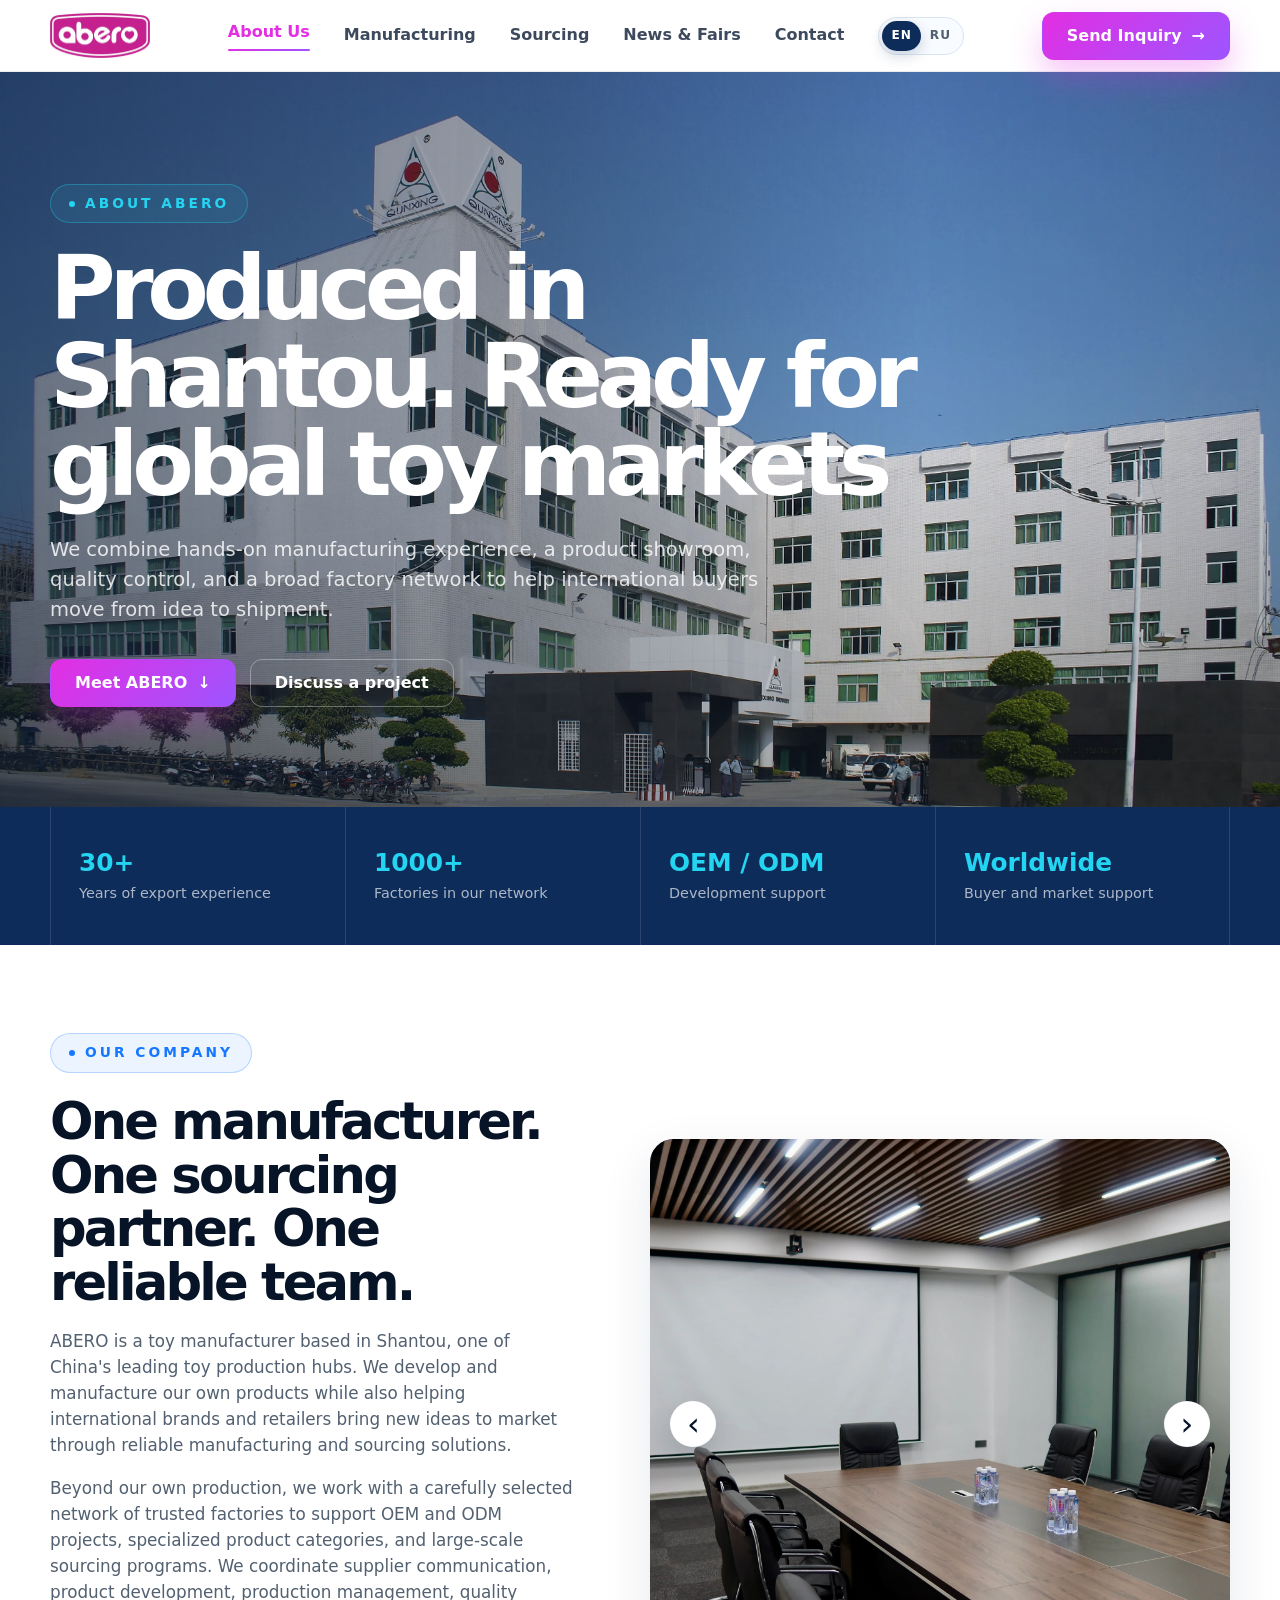
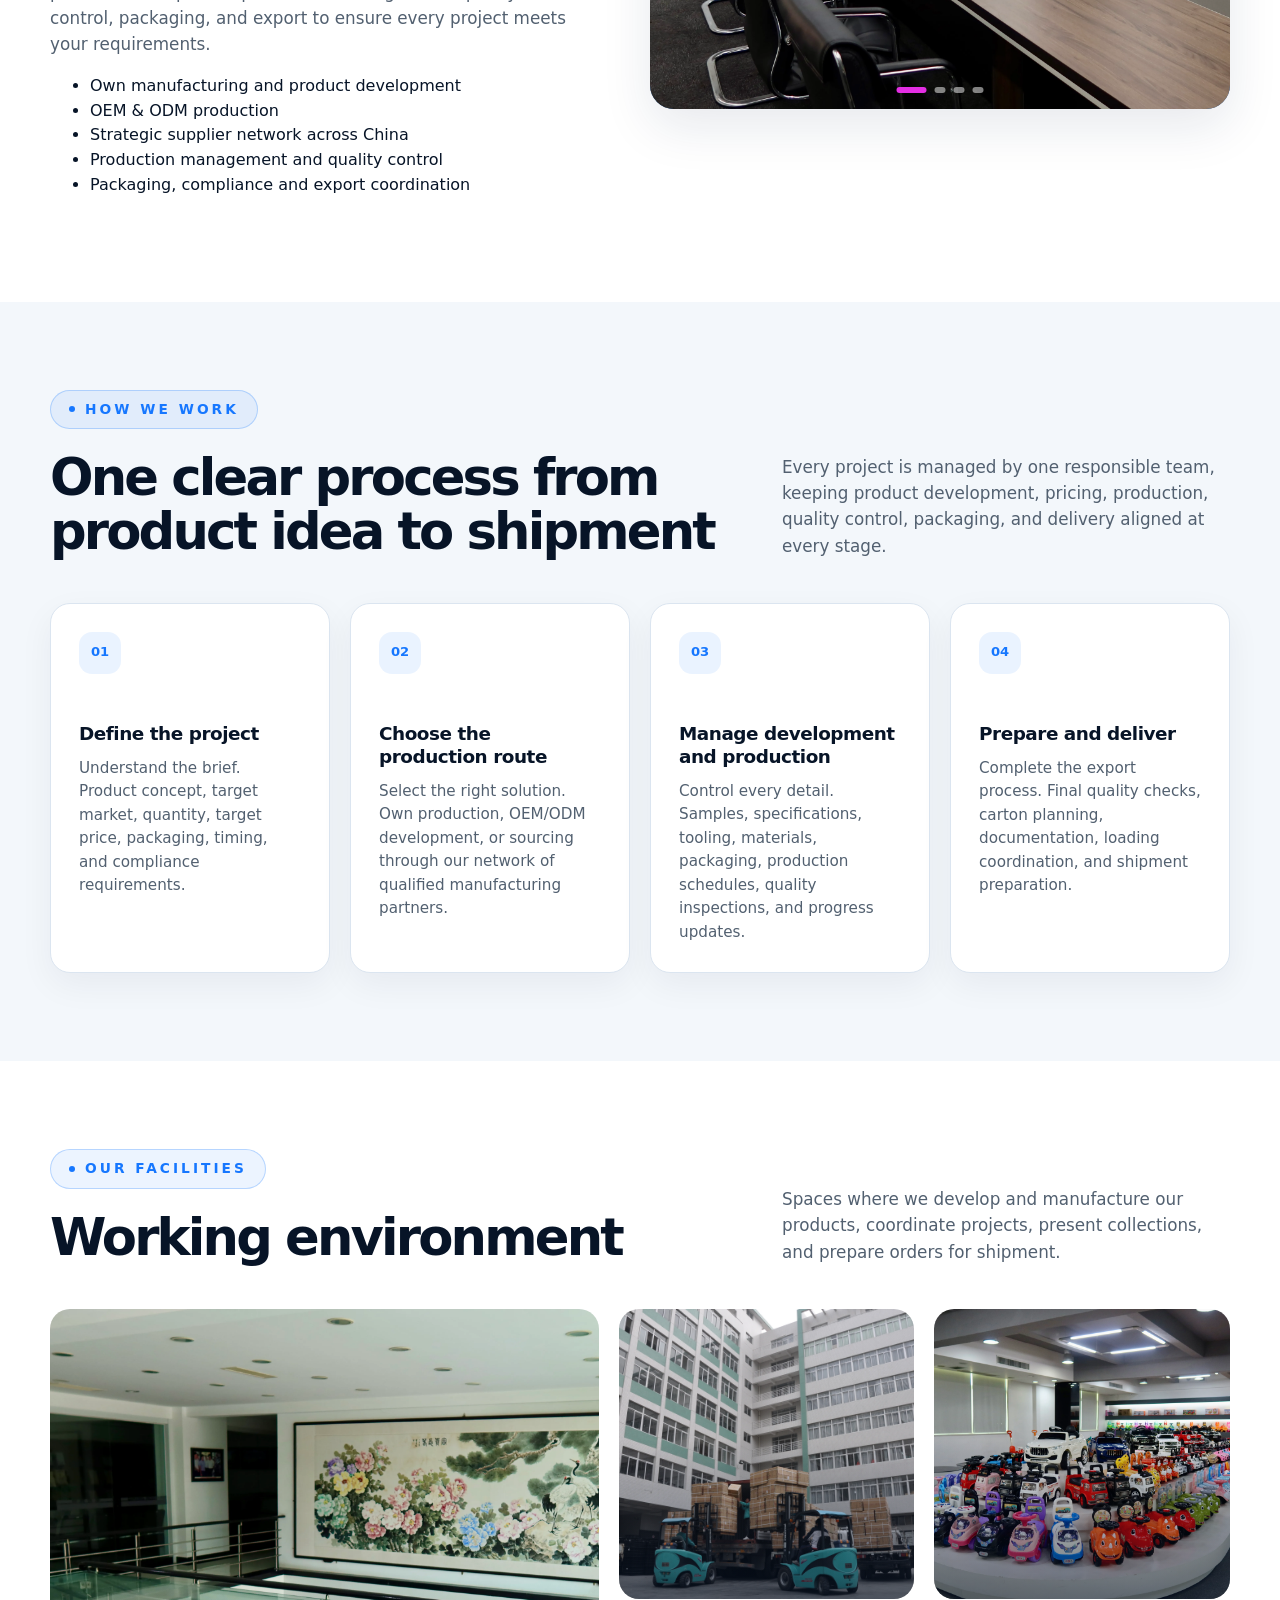
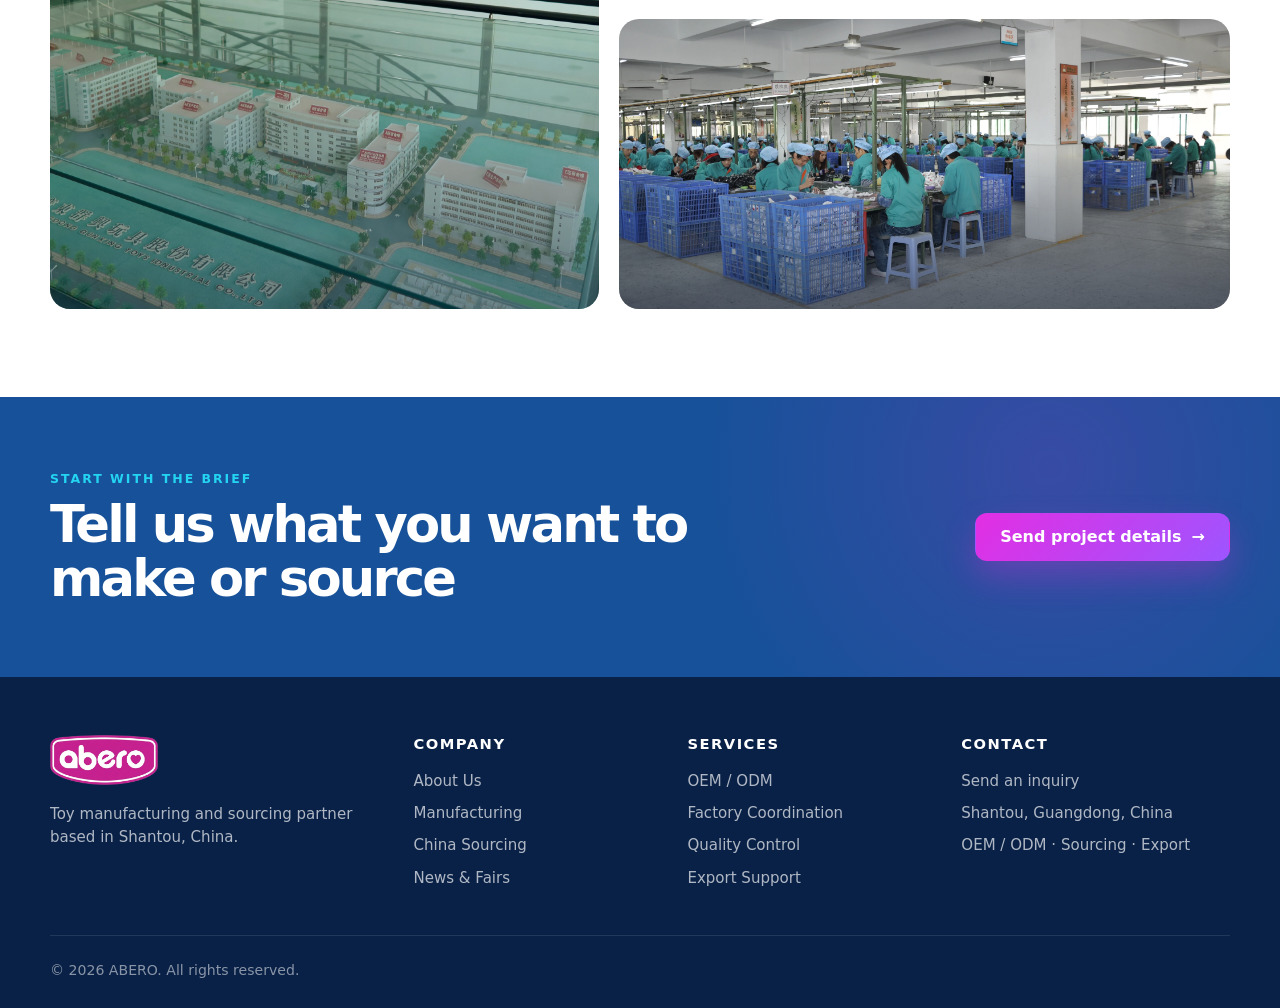
==== commit 9b269298: "Refactor styles, add assets, update pages & translations Break out monolithic styles into styles/bas" ====
--- a/about.html
+++ b/about.html
@@ -5,7 +5,9 @@
   <meta name="viewport" content="width=device-width, initial-scale=1.0" />
   <title>About ABERO — Toy Manufacturing &amp; Sourcing</title>
   <meta name="description" content="Learn about ABERO's Shantou team, facilities, showroom, supplier network, and international toy manufacturing and sourcing services." />
-  <link rel="stylesheet" href="styles/styles.css" />
+    <link rel="stylesheet" href="styles/pages/about.css" />
+  <link rel="stylesheet" href="styles/base.css" />
+  <link rel="stylesheet" href="styles/components.css" />
   <script src="js/translations.js" defer></script>
   <script src="js/main.js" defer></script>
 </head>
--- a/styles/pages/about.css
+++ b/styles/pages/about.css
@@ -0,0 +1,275 @@
+/* ABERO About page styles */
+.facility-carousel {
+  min-height: 570px;
+  overflow: hidden;
+  border-radius: 24px;
+  background: var(--navy-2);
+  box-shadow: var(--shadow-soft);
+}
+
+.facility-carousel .image-slide {
+  position: absolute;
+  inset: 0;
+  display: none;
+  border-radius: 0;
+  box-shadow: none;
+}
+
+.facility-carousel .image-slide.active {
+  display: block;
+  transform: none;
+}
+
+.facility-carousel .image-slide img {
+  width: 100%;
+  height: 100%;
+  object-fit: cover;
+}
+
+.facility-carousel .image-slide p {
+  position: absolute;
+  left: 18px;
+  bottom: 18px;
+  z-index: 2;
+  width: fit-content;
+  padding: 8px 12px;
+  border-radius: 999px;
+  background: rgba(6, 21, 43, 0.78);
+  color: var(--white);
+  font-size: 0.75rem;
+  font-weight: 800;
+  backdrop-filter: blur(12px);
+}
+
+@media (max-width: 520px) {
+  .facility-carousel {
+    min-height: 390px;
+  }
+}
+
+.split-feature {
+  display: grid;
+  grid-template-columns: minmax(0, 0.95fr) minmax(0, 1.05fr);
+  align-items: center;
+  gap: 76px;
+}
+
+.split-feature > * {
+  min-width: 0;
+}
+
+.media-tile figcaption {
+  position: absolute;
+  left: 18px;
+  right: 18px;
+  bottom: 16px;
+  z-index: 2;
+  width: fit-content;
+  max-width: calc(100% - 36px);
+  padding: 8px 12px;
+  border-radius: 999px;
+  background: rgba(6, 21, 43, 0.78);
+  color: var(--white);
+  font-size: 0.75rem;
+  font-weight: 800;
+  backdrop-filter: blur(12px);
+}
+
+.feature-grid {
+  display: grid;
+  gap: 20px;
+}
+
+.feature-grid-four {
+  grid-template-columns: repeat(4, 1fr);
+}
+
+.feature-grid-five {
+  grid-template-columns: repeat(5, 1fr);
+}
+
+.feature-card {
+  min-height: 270px;
+  padding: 28px;
+  border: 1px solid var(--border);
+  border-radius: 20px;
+  background: var(--white);
+  box-shadow: 0 12px 34px rgba(9, 24, 46, 0.055);
+}
+
+.feature-index {
+  width: 42px;
+  height: 42px;
+  margin-bottom: 48px;
+  display: grid;
+  place-items: center;
+  border-radius: 13px;
+  background: rgba(22, 119, 255, 0.09);
+  color: var(--blue);
+  font-size: 0.82rem;
+  font-weight: 900;
+}
+
+.feature-card h3 {
+  margin-bottom: 12px;
+}
+
+.feature-card p {
+  margin: 0;
+  font-size: 0.95rem;
+}
+
+.feature-card-dark {
+  border-color: var(--border-dark);
+  background: rgba(255, 255, 255, 0.045);
+  box-shadow: none;
+}
+
+.feature-card-dark h3 {
+  color: var(--white);
+}
+
+.feature-card-dark .feature-index {
+  background: rgba(36, 213, 242, 0.1);
+  color: var(--cyan);
+}
+
+.media-grid {
+  display: grid;
+  grid-template-columns: repeat(3, 1fr);
+  grid-auto-rows: 290px;
+  gap: 20px;
+}
+
+.media-grid-about {
+  grid-template-columns: 1.3fr 0.7fr 0.7fr;
+}
+
+.media-grid-about .media-tile-wide {
+  grid-row: span 2;
+}
+
+.media-grid-about .media-tile:last-child {
+  grid-column: span 2;
+}
+
+.media-grid-sourcing .media-tile-wide {
+  grid-column: span 2;
+}
+
+.media-tile {
+  position: relative;
+  overflow: hidden;
+  margin: 0;
+  border-radius: 20px;
+  background: var(--navy-2);
+}
+
+.media-tile::after {
+  content: "";
+  position: absolute;
+  inset: 0;
+  background: linear-gradient(to top, rgba(6, 21, 43, 0.5), transparent 55%);
+  pointer-events: none;
+}
+
+.media-tile img {
+  width: 100%;
+  height: 100%;
+  object-fit: cover;
+  transition: transform 0.45s ease;
+}
+
+.media-tile:hover img {
+  transform: scale(1.035);
+}
+
+.timeline-grid {
+  display: grid;
+  grid-template-columns: repeat(3, 1fr);
+  gap: 20px;
+}
+
+.timeline-grid article {
+  min-height: 245px;
+  padding: 28px;
+  border: 1px solid var(--border);
+  border-radius: 20px;
+  background: var(--white);
+}
+
+.timeline-grid article > span {
+  display: block;
+  margin-bottom: 54px;
+  color: var(--magenta);
+  font-size: 0.8rem;
+  font-weight: 900;
+}
+
+.timeline-grid h3 {
+  margin-bottom: 10px;
+}
+
+.timeline-grid p {
+  margin: 0;
+  font-size: 0.96rem;
+}
+
+@media (max-width: 1100px) {
+  .feature-grid-five {
+    grid-template-columns: repeat(3, 1fr);
+  }
+
+  .feature-grid-four {
+    grid-template-columns: repeat(2, 1fr);
+  }
+
+  .split-feature {
+    grid-template-columns: 1fr;
+    gap: 46px;
+  }
+}
+
+@media (max-width: 820px) {
+  .feature-grid-four,
+  .feature-grid-five,
+  .timeline-grid {
+    grid-template-columns: 1fr;
+  }
+
+  .feature-card {
+    min-height: 230px;
+  }
+
+  .feature-index {
+    margin-bottom: 34px;
+  }
+
+  .media-grid,
+  .media-grid-about,
+  .media-grid-sourcing {
+    grid-template-columns: 1fr 1fr;
+    grid-auto-rows: 240px;
+  }
+
+  .media-grid-about .media-tile-wide,
+  .media-grid-about .media-tile:last-child,
+  .media-grid-sourcing .media-tile-wide {
+    grid-column: span 2;
+    grid-row: auto;
+  }
+}
+
+@media (max-width: 520px) {
+  .media-grid,
+  .media-grid-about,
+  .media-grid-sourcing {
+    grid-template-columns: 1fr;
+  }
+
+  .media-grid-about .media-tile-wide,
+  .media-grid-about .media-tile:last-child,
+  .media-grid-sourcing .media-tile-wide {
+    grid-column: auto;
+  }
+}
--- a/styles/base.css
+++ b/styles/base.css
@@ -0,0 +1,176 @@
+/* ABERO base styles: tokens, reset, typography, and global layout */
+:root {
+  --navy: #0e2c5a;
+  --navy-2: #175199;
+  --navy-3: #0e223d;
+  --white: #ffffff;
+  --soft-white: #f8fbff;
+  --light-bg: #f3f7fb;
+  --card-bg: #ffffff;
+  --text: #071427;
+  --muted: #526070;
+  --muted-light: #c7d0dc;
+  --border: #dbe5f0;
+  --border-dark: rgba(255, 255, 255, 0.14);
+
+  --blue: #1677ff;
+  --cyan: #24d5f2;
+  --magenta: #e32ee3;
+  --purple: #9d55ff;
+
+  --gradient-main: linear-gradient(135deg, #e32ee3 0%, #9d55ff 100%);
+  --gradient-blue: linear-gradient(135deg, #24d5f2 0%, #1677ff 100%);
+
+  --radius-sm: 12px;
+  --radius-md: 18px;
+  --radius-lg: 28px;
+
+  --shadow-soft: 0 18px 50px rgba(17, 42, 80, 0.1);
+  --shadow-card: 0 16px 40px rgba(9, 24, 46, 0.08);
+  --shadow-dark: 0 24px 70px rgba(0, 0, 0, 0.28);
+
+  --container: 1180px;
+  --header-height: 72px;
+
+  --font-main:
+    Inter, ui-sans-serif, system-ui, -apple-system, BlinkMacSystemFont,
+    "Segoe UI", Arial, sans-serif;
+}
+
+*,
+*::before,
+*::after {
+  box-sizing: border-box;
+}
+
+html {
+  scroll-behavior: smooth;
+}
+
+body {
+  margin: 0;
+  font-family: var(--font-main);
+  color: var(--text);
+  background: var(--white);
+  line-height: 1.55;
+  overflow-x: hidden;
+}
+
+img,
+video {
+  display: block;
+  max-width: 100%;
+}
+
+a {
+  color: inherit;
+  text-decoration: none;
+}
+
+button,
+input,
+textarea {
+  font: inherit;
+}
+
+button {
+  cursor: pointer;
+}
+
+.container {
+  width: min(var(--container), calc(100% - 48px));
+  margin: 0 auto;
+}
+
+section {
+  padding: 88px 0;
+}
+
+.dark-section {
+  background: var(--navy);
+  color: var(--white);
+}
+
+.light-section {
+  background: var(--light-bg);
+}
+
+h1,
+h2,
+h3,
+p {
+  margin-top: 0;
+}
+
+h1 {
+  max-width: 760px;
+  margin-bottom: 22px;
+  font-size: clamp(3.2rem, 7vw, 6.6rem);
+  line-height: 0.98;
+  letter-spacing: -0.07em;
+}
+
+h2 {
+  max-width: 760px;
+  margin-bottom: 18px;
+  font-size: clamp(2.2rem, 4vw, 4rem);
+  line-height: 1.05;
+  letter-spacing: -0.055em;
+}
+
+h3 {
+  font-size: 1.15rem;
+  line-height: 1.25;
+  letter-spacing: -0.025em;
+}
+
+p {
+  color: var(--muted);
+  font-size: 1.05rem;
+}
+
+.dark-section p {
+  color: rgba(255, 255, 255, 0.78);
+}
+
+.section-intro {
+  max-width: 720px;
+  margin-bottom: 42px;
+  font-size: 1.15rem;
+}
+
+.two-column {
+  display: grid;
+  grid-template-columns: 1fr 1fr;
+  gap: 70px;
+  align-items: center;
+}
+
+@media (max-width: 1100px) {
+  :root {
+    --container: 960px;
+  }
+
+  .two-column {
+    grid-template-columns: 1fr;
+    gap: 46px;
+  }
+}
+
+@media (max-width: 820px) {
+  .container {
+    width: min(100% - 32px, var(--container));
+  }
+
+  section {
+    padding: 68px 0;
+  }
+
+  h1 {
+    font-size: clamp(3rem, 13vw, 4.8rem);
+  }
+
+  h2 {
+    font-size: clamp(2rem, 9vw, 3rem);
+  }
+}
--- a/styles/components.css
+++ b/styles/components.css
@@ -0,0 +1,893 @@
+/* ABERO shared components used across multiple pages */
+.site-header {
+  position: sticky;
+  top: 0;
+  z-index: 100;
+  height: var(--header-height);
+  background: rgba(255, 255, 255, 0.9);
+  border-bottom: 1px solid rgba(9, 24, 46, 0.08);
+  backdrop-filter: blur(18px);
+}
+
+.header-inner {
+  height: 100%;
+  display: flex;
+  align-items: center;
+  justify-content: space-between;
+  gap: 28px;
+}
+
+.logo-link {
+  flex: 0 0 auto;
+  display: inline-flex;
+  align-items: center;
+}
+
+.site-logo {
+  width: auto;
+  height: 46px;
+  border-radius: 8px;
+  object-fit: contain;
+}
+
+.main-nav {
+  display: flex;
+  align-items: center;
+  gap: 34px;
+  font-weight: 600;
+  color: #3d4a5d;
+}
+
+.main-nav a {
+  white-space: nowrap;
+  transition: color 0.2s ease;
+}
+
+.main-nav a:hover {
+  color: var(--magenta);
+}
+
+.language-switcher {
+  display: inline-flex;
+  align-items: center;
+  padding: 3px;
+  border: 1px solid var(--border);
+  border-radius: 999px;
+  background: var(--soft-white);
+}
+
+.language-option {
+  min-width: 36px;
+  min-height: 30px;
+  padding: 0 9px;
+  border: 0;
+  border-radius: 999px;
+  background: transparent;
+  color: var(--muted);
+  font-size: 0.76rem;
+  font-weight: 900;
+  letter-spacing: 0.08em;
+  transition:
+    background 0.2s ease,
+    color 0.2s ease,
+    box-shadow 0.2s ease;
+}
+
+.language-option:hover {
+  color: var(--blue);
+}
+
+.language-option.is-active {
+  background: var(--navy);
+  color: var(--white);
+  box-shadow: 0 5px 14px rgba(14, 44, 90, 0.2);
+}
+
+.language-option:focus-visible {
+  outline: 3px solid rgba(22, 119, 255, 0.25);
+  outline-offset: 2px;
+}
+
+.language-russian .main-nav {
+  gap: 24px;
+}
+
+.language-russian .page-hero-inner h1 {
+  font-size: clamp(3.2rem, 6vw, 5.8rem);
+  letter-spacing: -0.045em;
+}
+
+.header-actions {
+  display: flex;
+  align-items: center;
+  gap: 12px;
+}
+
+.theme-toggle {
+  width: 58px;
+  height: 34px;
+  padding: 4px;
+  display: inline-flex;
+  align-items: center;
+  justify-content: space-between;
+  border: 1px solid var(--border);
+  border-radius: 999px;
+  background: var(--white);
+  color: var(--text);
+}
+
+.theme-icon {
+  width: 22px;
+  height: 22px;
+  display: grid;
+  place-items: center;
+  font-size: 0.8rem;
+  border-radius: 50%;
+}
+
+.theme-dot {
+  width: 22px;
+  height: 22px;
+  border-radius: 50%;
+  background: var(--magenta);
+  box-shadow: 0 0 18px rgba(227, 46, 227, 0.5);
+}
+
+.mobile-menu-toggle {
+  display: none;
+  width: 42px;
+  height: 42px;
+  padding: 0;
+  border: 1px solid var(--border);
+  border-radius: 10px;
+  background: var(--white);
+}
+
+.mobile-menu-toggle span {
+  display: block;
+  width: 20px;
+  height: 2px;
+  margin: 4px auto;
+  background: var(--text);
+  border-radius: 999px;
+}
+
+.btn {
+  min-height: 48px;
+  padding: 0 24px;
+  display: inline-flex;
+  align-items: center;
+  justify-content: center;
+  gap: 10px;
+  border: 1px solid transparent;
+  border-radius: 12px;
+  font-weight: 800;
+  line-height: 1;
+  transition:
+    transform 0.2s ease,
+    box-shadow 0.2s ease,
+    border-color 0.2s ease,
+    background 0.2s ease;
+}
+
+.btn:hover {
+  transform: translateY(-2px);
+}
+
+.btn-primary {
+  color: var(--white);
+  background: var(--gradient-main);
+  box-shadow: 0 16px 32px rgba(227, 46, 227, 0.28);
+}
+
+.btn-primary:hover {
+  box-shadow: 0 18px 42px rgba(227, 46, 227, 0.38);
+}
+
+.btn-outline {
+  color: inherit;
+  background: transparent;
+  border-color: rgba(255, 255, 255, 0.32);
+}
+
+.btn-outline:hover {
+  border-color: rgba(255, 255, 255, 0.68);
+}
+
+.btn-light {
+  color: var(--text);
+  background: var(--white);
+  border-color: var(--border);
+  box-shadow: 0 10px 28px rgba(9, 24, 46, 0.06);
+}
+
+.text-link {
+  color: var(--cyan);
+  font-weight: 800;
+}
+
+.section-pill {
+  width: fit-content;
+  margin-bottom: 22px;
+  padding: 8px 18px;
+  display: inline-flex;
+  align-items: center;
+  gap: 10px;
+  border: 1px solid rgba(22, 119, 255, 0.25);
+  border-radius: 999px;
+  background: rgba(22, 119, 255, 0.08);
+  color: var(--blue);
+  font-size: 0.86rem;
+  font-weight: 900;
+  letter-spacing: 0.22em;
+  text-transform: uppercase;
+}
+
+.section-pill span {
+  width: 6px;
+  height: 6px;
+  border-radius: 50%;
+  background: currentColor;
+}
+
+.section-pill-dark {
+  color: var(--cyan);
+  border-color: rgba(36, 213, 242, 0.32);
+  background: rgba(36, 213, 242, 0.09);
+}
+
+.carousel {
+  position: relative;
+}
+
+.carousel-btn {
+  position: absolute;
+  top: 50%;
+  z-index: 5;
+  width: 46px;
+  height: 46px;
+  display: grid;
+  place-items: center;
+  border: 0;
+  border-radius: 999px;
+  background: var(--white);
+  color: var(--text);
+  font-size: 2rem;
+  line-height: 1;
+  box-shadow: 0 12px 28px rgba(9, 24, 46, 0.15);
+  transform: translateY(-50%);
+}
+
+.carousel-prev {
+  left: 20px;
+}
+
+.carousel-next {
+  right: 20px;
+}
+
+.carousel-dots {
+  position: absolute;
+  left: 50%;
+  bottom: 16px;
+  z-index: 6;
+  display: flex;
+  align-items: center;
+  gap: 8px;
+  transform: translateX(-50%);
+}
+
+.carousel-dots button,
+.carousel-dot {
+  width: 11px;
+  height: 6px;
+  padding: 0;
+  border: 0;
+  border-radius: 999px;
+  background: rgba(255, 255, 255, 0.5);
+}
+
+.carousel-dots button.active,
+.carousel-dot.active {
+  width: 30px;
+  background: var(--magenta);
+}
+
+.contact-form {
+  padding: 36px;
+  border-radius: 22px;
+  background: var(--white);
+  color: var(--text);
+  box-shadow: var(--shadow-dark);
+}
+
+.contact-form h3 {
+  margin-bottom: 6px;
+  font-size: 1.45rem;
+}
+
+.contact-form p {
+  margin-bottom: 28px;
+  font-size: 0.98rem;
+}
+
+.form-row {
+  display: grid;
+  grid-template-columns: 1fr 1fr;
+  gap: 16px;
+}
+
+.contact-form label {
+  display: block;
+  margin-bottom: 18px;
+  color: var(--text);
+  font-size: 0.9rem;
+  font-weight: 700;
+}
+
+.contact-form input,
+.contact-form textarea {
+  width: 100%;
+  margin-top: 8px;
+  padding: 13px 14px;
+  border: 1px solid var(--border);
+  border-radius: 12px;
+  outline: none;
+  background: var(--white);
+  color: var(--text);
+  transition:
+    border-color 0.2s ease,
+    box-shadow 0.2s ease;
+}
+
+.contact-form input:focus,
+.contact-form textarea:focus {
+  border-color: var(--magenta);
+  box-shadow: 0 0 0 4px rgba(227, 46, 227, 0.12);
+}
+
+.contact-form textarea {
+  resize: vertical;
+}
+
+.site-footer {
+  padding: 58px 0 26px;
+  background: #092147;
+  color: var(--white);
+}
+
+.footer-grid {
+  display: grid;
+  grid-template-columns: 1.4fr 1fr 1fr 1.2fr;
+  gap: 50px;
+}
+
+.footer-logo {
+  width: 108px;
+  height: auto;
+  margin-bottom: 18px;
+  border-radius: 8px;
+}
+
+.site-footer h3 {
+  margin-bottom: 16px;
+  font-size: 0.92rem;
+  color: var(--white);
+  text-transform: uppercase;
+  letter-spacing: 0.1em;
+}
+
+.site-footer p,
+.site-footer a {
+  display: block;
+  margin-bottom: 9px;
+  color: rgba(255, 255, 255, 0.68);
+  font-size: 0.94rem;
+}
+
+.site-footer a:hover {
+  color: var(--cyan);
+}
+
+.footer-bottom {
+  margin-top: 36px;
+  padding-top: 24px;
+  border-top: 1px solid rgba(255, 255, 255, 0.1);
+}
+
+.footer-bottom p {
+  margin: 0;
+  color: rgba(255, 255, 255, 0.52);
+  font-size: 0.88rem;
+}
+
+.modal {
+  position: fixed;
+  inset: 0;
+  z-index: 200;
+  display: none;
+}
+
+.modal.is-open {
+  display: block;
+}
+
+.modal-backdrop {
+  position: absolute;
+  inset: 0;
+  background: rgba(3, 11, 24, 0.76);
+  backdrop-filter: blur(10px);
+}
+
+.modal-content {
+  position: relative;
+  z-index: 2;
+  width: min(760px, calc(100% - 40px));
+  max-height: calc(100vh - 80px);
+  overflow-y: auto;
+  margin: 40px auto;
+  padding: 34px;
+  border-radius: 22px;
+  background: var(--white);
+  box-shadow: var(--shadow-dark);
+}
+
+.modal-close {
+  position: absolute;
+  top: 16px;
+  right: 16px;
+  width: 38px;
+  height: 38px;
+  border: 0;
+  border-radius: 50%;
+  background: var(--light-bg);
+  color: var(--text);
+  font-size: 1.6rem;
+  line-height: 1;
+}
+
+.modal-content h2 {
+  padding-right: 40px;
+  font-size: 2rem;
+}
+
+.modal-gallery {
+  overflow: hidden;
+  margin-top: 24px;
+  border-radius: 16px;
+}
+
+.modal-gallery img {
+  width: 100%;
+  height: 360px;
+  object-fit: cover;
+}
+
+@media (max-width: 1100px) {
+  .main-nav {
+    gap: 20px;
+  }
+
+  .language-russian .main-nav {
+    gap: 16px;
+    font-size: 0.94rem;
+  }
+}
+
+@media (max-width: 820px) {
+  .site-header {
+    height: auto;
+    min-height: var(--header-height);
+  }
+
+  .header-inner {
+    min-height: var(--header-height);
+    flex-wrap: wrap;
+  }
+
+  .mobile-menu-toggle {
+    display: block;
+    margin-left: auto;
+  }
+
+  .main-nav {
+    display: none;
+    width: 100%;
+    padding: 18px 0 22px;
+    flex-direction: column;
+    align-items: flex-start;
+    gap: 16px;
+    order: 5;
+  }
+
+  .main-nav .language-switcher {
+    margin-top: 4px;
+  }
+
+  .language-russian .main-nav {
+    gap: 16px;
+    font-size: 1rem;
+  }
+
+  .main-nav.is-open {
+    display: flex;
+  }
+
+  .header-actions {
+    display: none;
+  }
+
+  .site-logo {
+    height: 40px;
+  }
+
+  .footer-grid,
+  .form-row {
+    grid-template-columns: 1fr;
+  }
+}
+
+@media (max-width: 520px) {
+  .btn {
+    width: 100%;
+  }
+
+  .section-pill {
+    font-size: 0.74rem;
+    letter-spacing: 0.16em;
+  }
+
+  .carousel-btn {
+    width: 40px;
+    height: 40px;
+    font-size: 1.6rem;
+  }
+
+  .carousel-prev {
+    left: 12px;
+  }
+
+  .carousel-next {
+    right: 12px;
+  }
+
+  .contact-form {
+    padding: 26px 20px;
+  }
+
+  .modal-content {
+    padding: 26px 20px;
+  }
+}
+
+.main-nav a.active {
+  color: var(--magenta);
+}
+
+.main-nav a.active::after {
+  content: "";
+  display: block;
+  width: 100%;
+  height: 2px;
+  margin-top: 5px;
+  border-radius: 999px;
+  background: var(--gradient-main);
+}
+
+.page-hero {
+  position: relative;
+  min-height: 720px;
+  padding: 0;
+  display: flex;
+  align-items: stretch;
+  overflow: hidden;
+  background: var(--navy);
+  color: var(--white);
+}
+
+.page-hero-media,
+.page-hero-shade {
+  position: absolute;
+  inset: 0;
+  width: 100%;
+  height: 100%;
+}
+
+.page-hero-media {
+  object-fit: cover;
+}
+
+.page-hero-shade {
+  background:
+    linear-gradient(
+      90deg,
+      rgba(6, 21, 43, 0.52) 0%,
+      rgba(6, 21, 43, 0.34) 42%,
+      rgba(6, 21, 43, 0.04) 72%,
+      rgba(6, 21, 43, 0.12) 100%
+    ),
+    linear-gradient(0deg, rgba(6, 21, 43, 0.18), transparent 48%);
+}
+
+.page-hero-inner {
+  position: relative;
+  z-index: 2;
+  min-height: inherit;
+  padding-top: 112px;
+  padding-bottom: 100px;
+  display: flex;
+  flex-direction: column;
+  justify-content: center;
+  align-items: flex-start;
+}
+
+.page-hero-inner h1 {
+  max-width: 900px;
+  margin-bottom: 26px;
+  color: var(--white);
+  font-size: clamp(3.5rem, 7vw, 6.8rem);
+}
+
+.page-hero-inner > p {
+  max-width: 720px;
+  margin-bottom: 34px;
+  color: rgba(255, 255, 255, 0.82);
+  font-size: 1.22rem;
+}
+
+.page-hero-actions {
+  display: flex;
+  flex-wrap: wrap;
+  gap: 14px;
+}
+
+.metric-band {
+  padding: 0;
+  background: var(--navy);
+  color: var(--white);
+}
+
+.metric-grid {
+  display: grid;
+  grid-template-columns: repeat(4, 1fr);
+}
+
+.metric-grid article {
+  min-height: 138px;
+  padding: 32px 28px;
+  display: flex;
+  flex-direction: column;
+  justify-content: center;
+  border-left: 1px solid rgba(255, 255, 255, 0.12);
+}
+
+.metric-grid article:last-child {
+  border-right: 1px solid rgba(255, 255, 255, 0.12);
+}
+
+.metric-grid strong {
+  margin-bottom: 6px;
+  color: var(--cyan);
+  font-size: 1.55rem;
+  line-height: 1.1;
+}
+
+.metric-grid span {
+  color: rgba(255, 255, 255, 0.66);
+  font-size: 0.9rem;
+}
+
+.content-section {
+  position: relative;
+}
+
+.content-copy h2 {
+  max-width: 690px;
+}
+
+.content-copy > p {
+  max-width: 680px;
+}
+
+.image-frame {
+  position: relative;
+  overflow: hidden;
+  margin: 0;
+  border-radius: 24px;
+  background: var(--navy-2);
+  box-shadow: var(--shadow-soft);
+}
+
+.image-frame img {
+  width: 100%;
+  height: 480px;
+  object-fit: cover;
+}
+
+.image-frame-tall img {
+  height: 620px;
+}
+
+.image-frame-small img {
+  height: 260px;
+}
+
+.image-frame figcaption {
+  position: absolute;
+  left: 18px;
+  right: 18px;
+  bottom: 16px;
+  z-index: 2;
+  width: fit-content;
+  max-width: calc(100% - 36px);
+  padding: 8px 12px;
+  border-radius: 999px;
+  background: rgba(6, 21, 43, 0.78);
+  color: var(--white);
+  font-size: 0.75rem;
+  font-weight: 800;
+  backdrop-filter: blur(12px);
+}
+
+.section-heading {
+  margin-bottom: 44px;
+  display: grid;
+  grid-template-columns: minmax(0, 1.2fr) minmax(260px, 0.8fr);
+  gap: 60px;
+  align-items: end;
+}
+
+.section-heading h2,
+.section-heading p {
+  margin-bottom: 0;
+}
+
+.section-heading > p {
+  max-width: 520px;
+  justify-self: end;
+}
+
+.page-cta {
+  padding: 72px 0;
+  background:
+    radial-gradient(
+      circle at 82% 25%,
+      rgba(227, 46, 227, 0.16),
+      transparent 32%
+    ),
+    var(--navy-2);
+  color: var(--white);
+}
+
+.page-cta-inner {
+  display: flex;
+  align-items: center;
+  justify-content: space-between;
+  gap: 50px;
+}
+
+.page-cta h2 {
+  max-width: 760px;
+  margin: 0;
+  color: var(--white);
+  font-size: clamp(2.2rem, 4vw, 3.8rem);
+}
+
+.cta-kicker {
+  margin-bottom: 10px;
+  color: var(--cyan);
+  font-size: 0.78rem;
+  font-weight: 900;
+  letter-spacing: 0.16em;
+  text-transform: uppercase;
+}
+
+.contact-form select {
+  width: 100%;
+  margin-top: 8px;
+  padding: 13px 14px;
+  border: 1px solid var(--border);
+  border-radius: 12px;
+  outline: none;
+  background: var(--white);
+  color: var(--text);
+}
+
+.contact-form select:focus {
+  border-color: var(--magenta);
+  box-shadow: 0 0 0 4px rgba(227, 46, 227, 0.12);
+}
+
+.form-status {
+  min-height: 24px;
+  margin: 14px 0 0 !important;
+  color: var(--blue) !important;
+  font-size: 0.88rem !important;
+  font-weight: 750;
+}
+
+@media (max-width: 1100px) {
+  .image-frame-tall img {
+    height: 520px;
+  }
+}
+
+@media (max-width: 820px) {
+  .main-nav a.active::after {
+    width: 40px;
+  }
+
+  .page-hero {
+    min-height: 670px;
+  }
+
+  .page-hero-inner {
+    padding-top: 80px;
+    padding-bottom: 74px;
+  }
+
+  .page-hero-inner h1 {
+    font-size: clamp(3rem, 12vw, 5rem);
+  }
+
+  .language-russian .page-hero-inner h1 {
+    font-size: clamp(2.7rem, 10.5vw, 4.3rem);
+  }
+
+  .page-hero-inner > p {
+    font-size: 1.05rem;
+  }
+
+  .metric-grid {
+    grid-template-columns: repeat(2, 1fr);
+  }
+
+  .metric-grid article:nth-child(2) {
+    border-right: 1px solid rgba(255, 255, 255, 0.12);
+  }
+
+  .metric-grid article {
+    border-bottom: 1px solid rgba(255, 255, 255, 0.12);
+  }
+
+  .section-heading {
+    grid-template-columns: 1fr;
+    gap: 18px;
+  }
+
+  .section-heading > p {
+    justify-self: start;
+  }
+
+  .image-frame-small img {
+    height: 330px;
+  }
+
+  .page-cta-inner {
+    align-items: flex-start;
+    flex-direction: column;
+  }
+}
+
+@media (max-width: 520px) {
+  .page-hero-actions {
+    width: 100%;
+  }
+
+  .metric-grid {
+    grid-template-columns: 1fr;
+  }
+
+  .metric-grid article,
+  .metric-grid article:nth-child(2),
+  .metric-grid article:last-child {
+    min-height: 112px;
+    padding: 24px 20px;
+    border-right: 1px solid rgba(255, 255, 255, 0.12);
+  }
+
+  .image-frame img,
+  .image-frame-tall img {
+    height: 360px;
+  }
+}
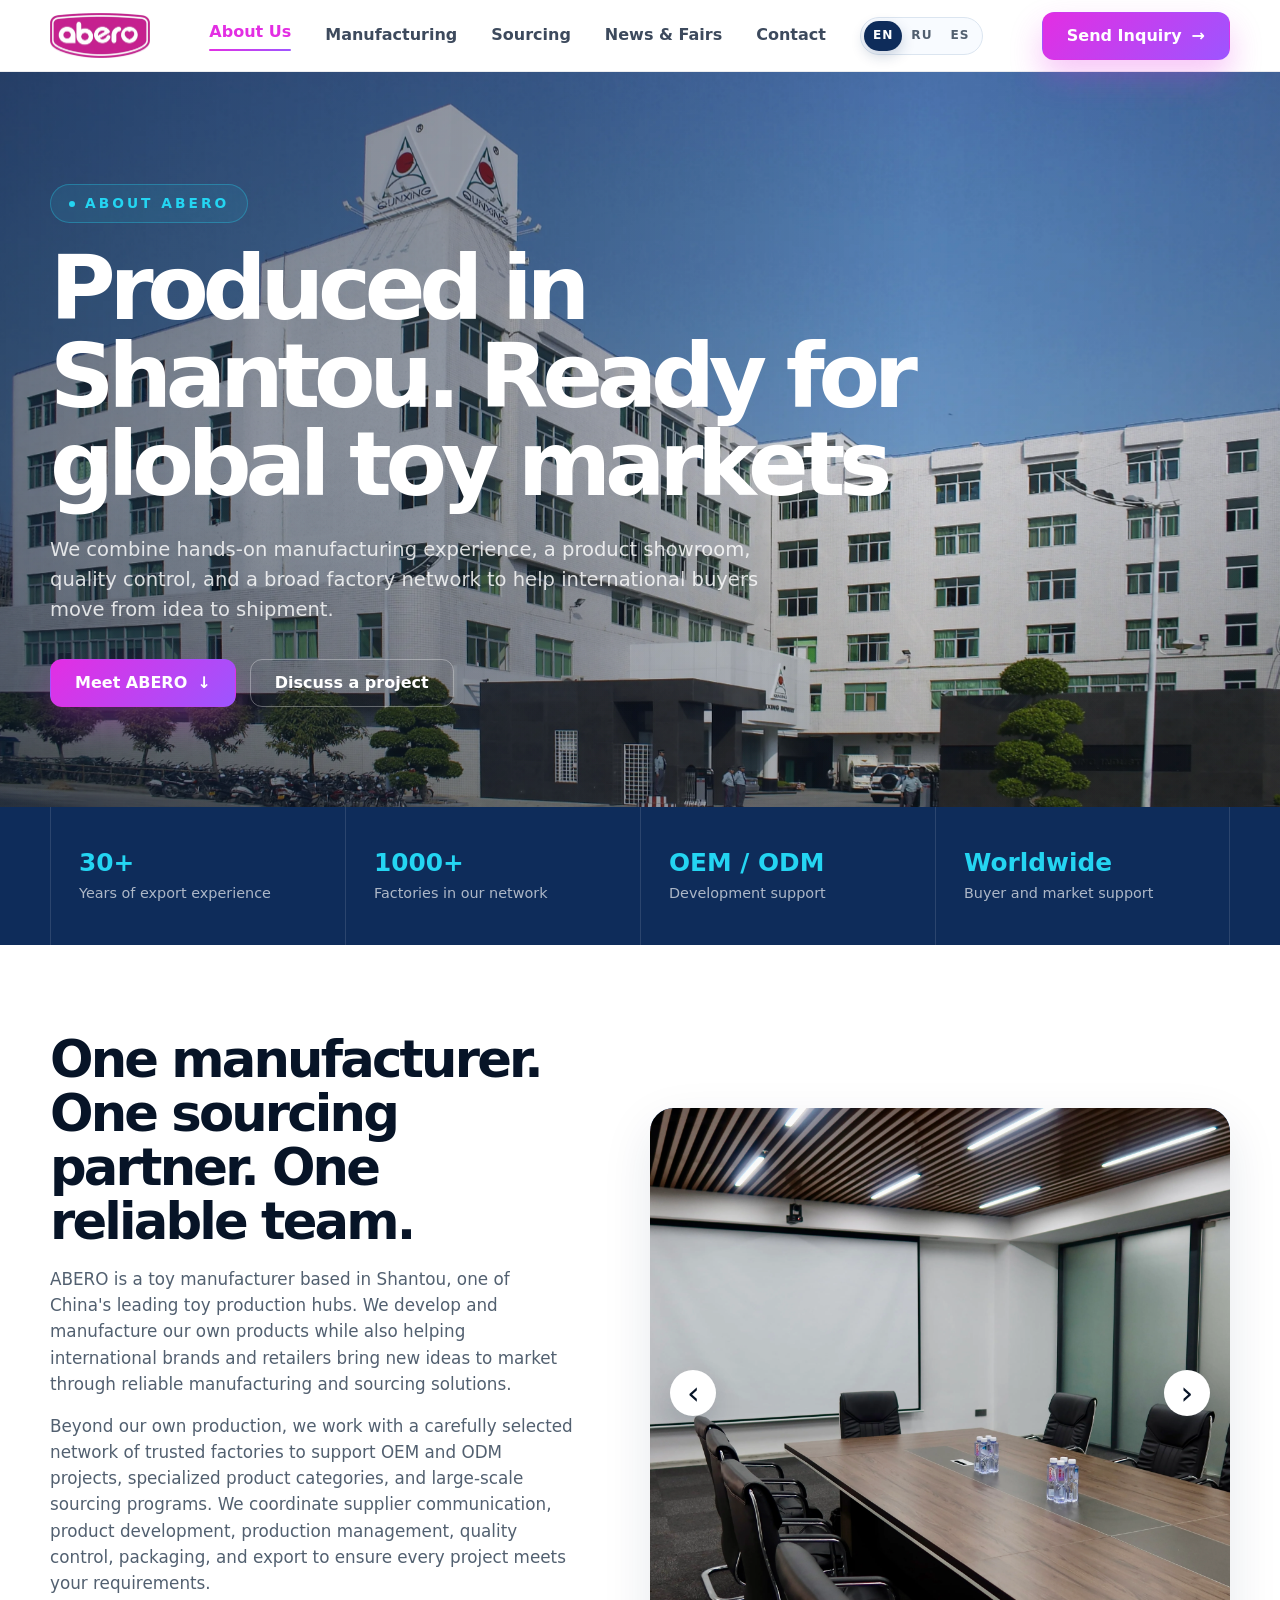
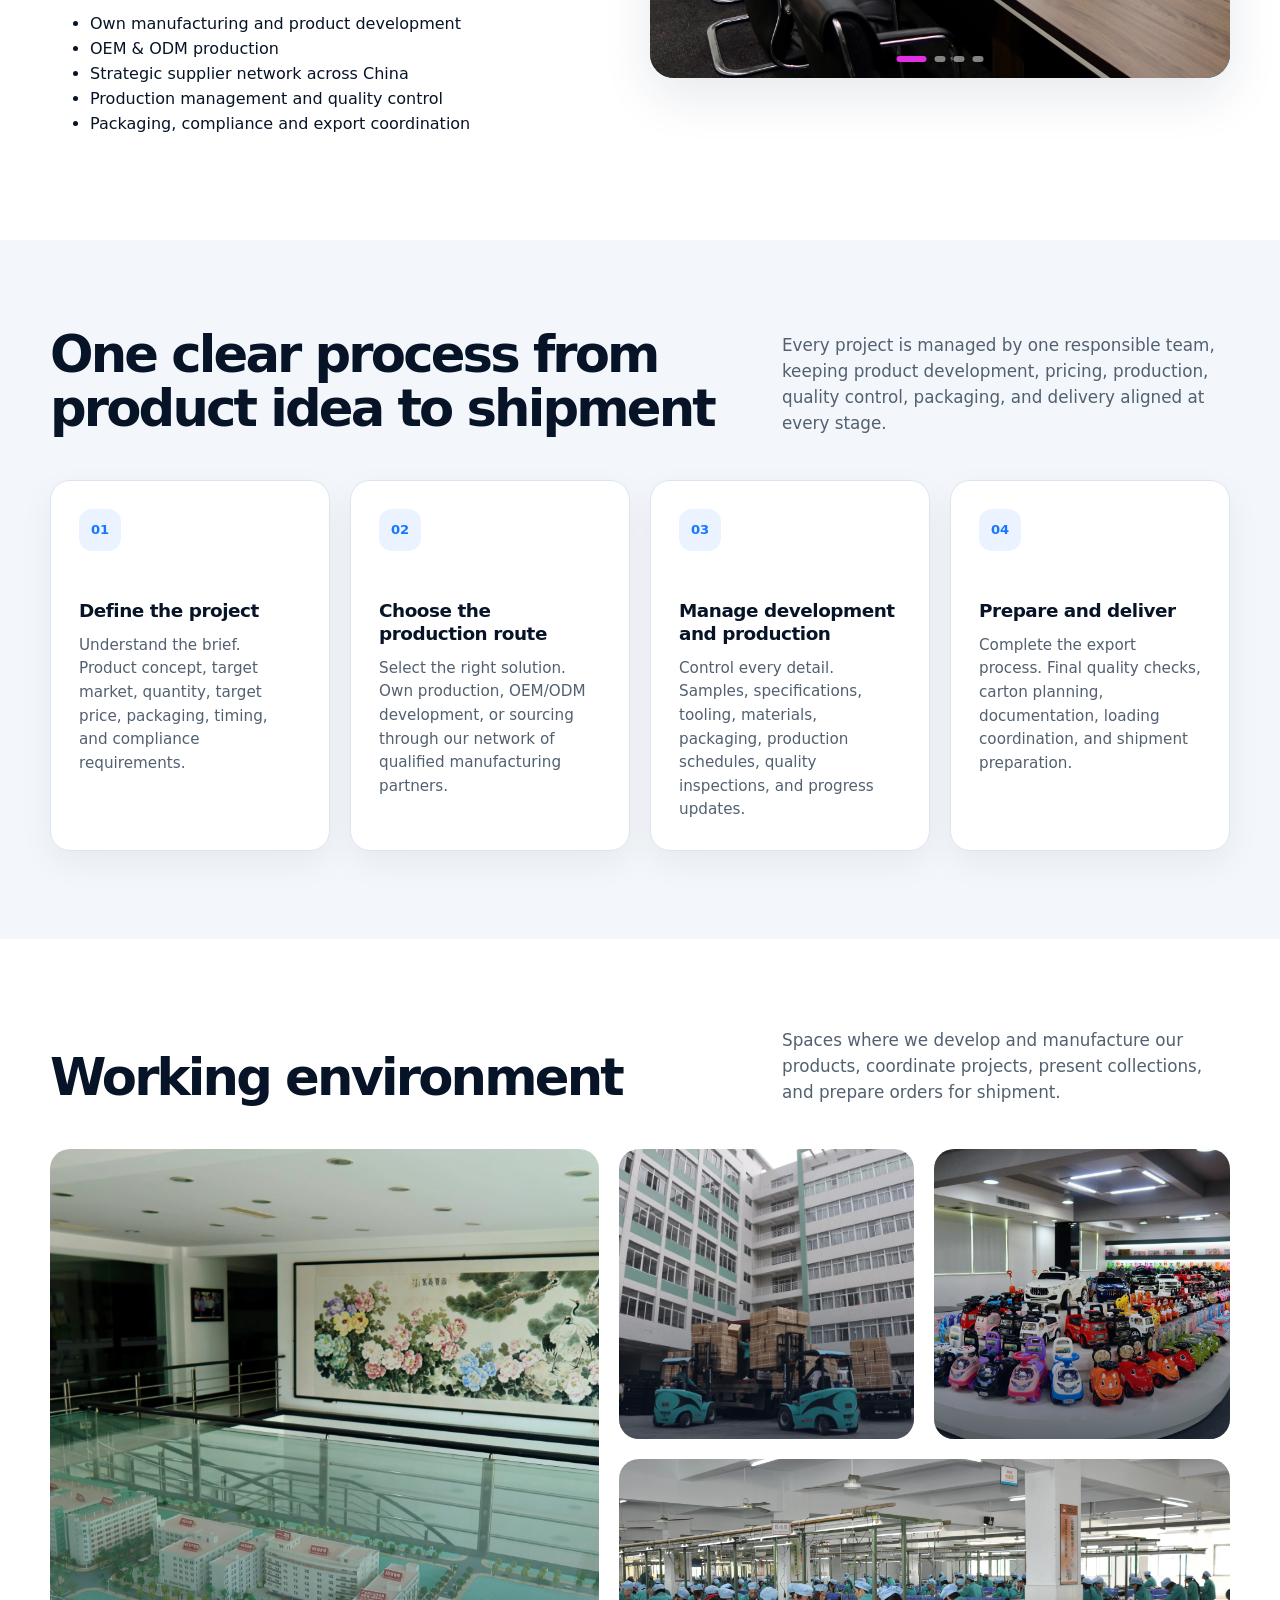
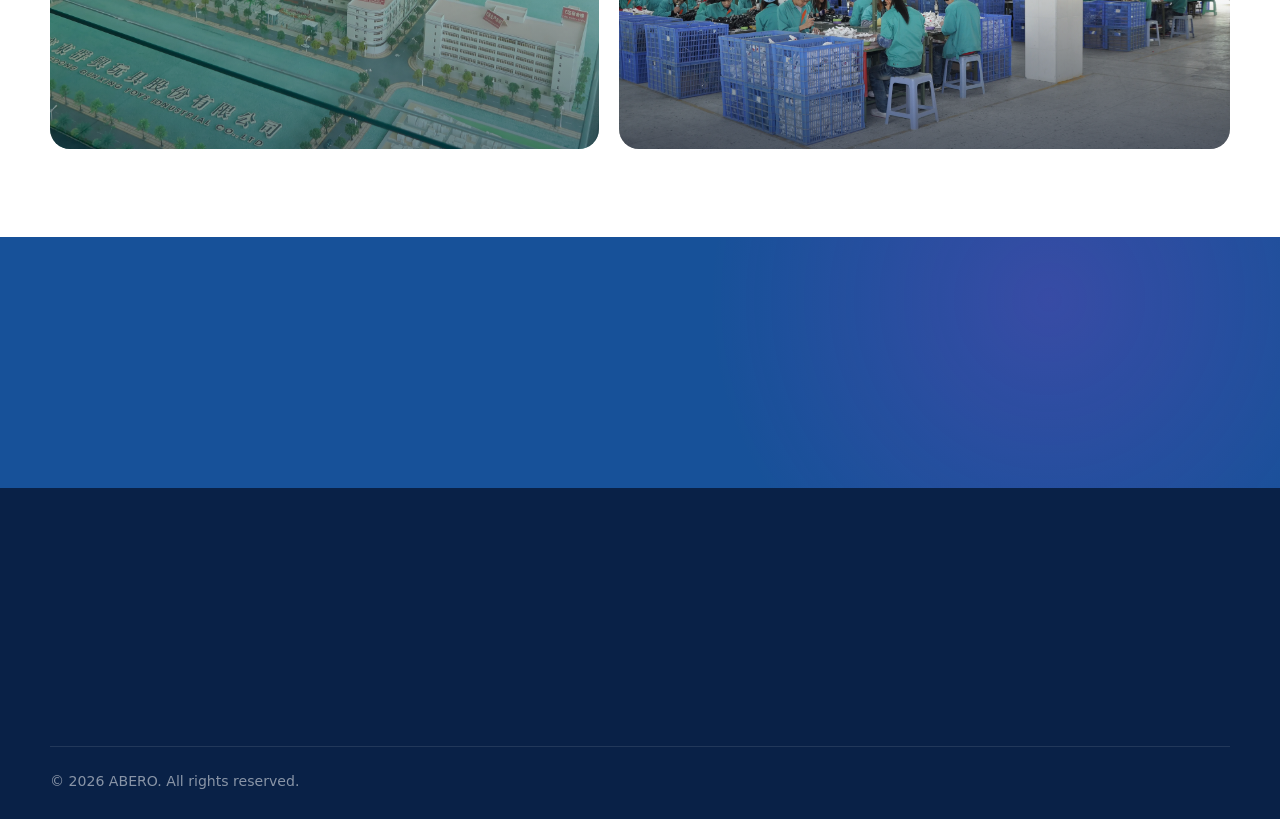
==== commit 2663dfce: "Add Spanish translations and motion polish This update adds Spanish locale support and expands the l" ====
--- a/about.html
+++ b/about.html
@@ -5,10 +5,11 @@
   <meta name="viewport" content="width=device-width, initial-scale=1.0" />
   <title>About ABERO — Toy Manufacturing &amp; Sourcing</title>
   <meta name="description" content="Learn about ABERO's Shantou team, facilities, showroom, supplier network, and international toy manufacturing and sourcing services." />
-    <link rel="stylesheet" href="styles/pages/about.css" />
   <link rel="stylesheet" href="styles/base.css" />
   <link rel="stylesheet" href="styles/components.css" />
+  <link rel="stylesheet" href="styles/pages/about.css" />
   <script src="js/translations.js" defer></script>
+  <script src="js/translations-es.js" defer></script>
   <script src="js/main.js" defer></script>
 </head>
 <body class="interior-page">
@@ -37,7 +38,6 @@
 
     <section class="content-section" id="company"><div class="container split-feature">
       <div class="content-copy">
-        <div class="section-pill"><span></span>Our Company</div>
         <h2>One manufacturer. One sourcing partner. One reliable team.</h2>
         <p>ABERO is a toy manufacturer based in Shantou, one of China's leading toy production hubs. We develop and manufacture our own products while also helping international brands and retailers bring new ideas to market through reliable manufacturing and sourcing solutions.</p>
         <p>Beyond our own production, we work with a carefully selected network of trusted factories to support OEM and ODM projects, specialized product categories, and large-scale sourcing programs. We coordinate supplier communication, product development, production management, quality control, packaging, and export to ensure every project meets your requirements.</p>
@@ -53,7 +53,7 @@
     </div></section>
 
     <section class="content-section light-section"><div class="container">
-      <div class="section-heading"><div><div class="section-pill"><span></span>How We Work</div><h2>One clear process from product idea to shipment</h2></div><p>Every project is managed by one responsible team, keeping product development, pricing, production, quality control, packaging, and delivery aligned at every stage.</p></div>
+      <div class="section-heading"><div><h2>One clear process from product idea to shipment</h2></div><p>Every project is managed by one responsible team, keeping product development, pricing, production, quality control, packaging, and delivery aligned at every stage.</p></div>
       <div class="feature-grid feature-grid-four">
         <article class="feature-card"><span class="feature-index">01</span><h3>Define the project</h3><p>Understand the brief. Product concept, target market, quantity, target price, packaging, timing, and compliance requirements.</p></article>
         <article class="feature-card"><span class="feature-index">02</span><h3>Choose the production route</h3><p>Select the right solution. Own production, OEM/ODM development, or sourcing through our network of qualified manufacturing partners.</p></article>
@@ -63,7 +63,7 @@
     </div></section>
 
     <section class="content-section"><div class="container">
-      <div class="section-heading"><div><div class="section-pill"><span></span>Our Facilities</div><h2>Working environment</h2></div><p>Spaces where we develop and manufacture our products, coordinate projects, present collections, and prepare orders for shipment.</p></div>
+      <div class="section-heading"><div><h2>Working environment</h2></div><p>Spaces where we develop and manufacture our products, coordinate projects, present collections, and prepare orders for shipment.</p></div>
       <div class="media-grid media-grid-about">
         <figure class="media-tile media-tile-wide"><img src="assets/images/office/upstairs.webp" alt="ABERO office interior" /></figure>
         <figure class="media-tile"><img src="assets/images/storage-1.webp" alt="ABERO factory and warehouse" /></figure>
@@ -72,7 +72,7 @@
       </div>
     </div></section>
 
-    <section class="page-cta"><div class="container page-cta-inner"><div><p class="cta-kicker">Start with the brief</p><h2>Tell us what you want to make or source</h2></div><a href="contact.html#inquiry" class="btn btn-primary">Send project details <span>→</span></a></div></section>
+    <section class="page-cta"><div class="container page-cta-inner"><div><h2>Tell us what you want to make or source</h2></div><a href="contact.html#inquiry" class="btn btn-primary">Send project details <span>→</span></a></div></section>
   </main>
 
   <footer class="site-footer"><div class="container footer-grid">
--- a/styles/components.css
+++ b/styles/components.css
@@ -40,11 +40,6 @@
 
 .main-nav a {
   white-space: nowrap;
-  transition: color 0.2s ease;
-}
-
-.main-nav a:hover {
-  color: var(--magenta);
 }
 
 .language-switcher {
@@ -67,14 +62,6 @@
   font-size: 0.76rem;
   font-weight: 900;
   letter-spacing: 0.08em;
-  transition:
-    background 0.2s ease,
-    color 0.2s ease,
-    box-shadow 0.2s ease;
-}
-
-.language-option:hover {
-  color: var(--blue);
 }
 
 .language-option.is-active {
@@ -163,15 +150,6 @@
   border-radius: 12px;
   font-weight: 800;
   line-height: 1;
-  transition:
-    transform 0.2s ease,
-    box-shadow 0.2s ease,
-    border-color 0.2s ease,
-    background 0.2s ease;
-}
-
-.btn:hover {
-  transform: translateY(-2px);
 }
 
 .btn-primary {
@@ -180,18 +158,10 @@
   box-shadow: 0 16px 32px rgba(227, 46, 227, 0.28);
 }
 
-.btn-primary:hover {
-  box-shadow: 0 18px 42px rgba(227, 46, 227, 0.38);
-}
-
 .btn-outline {
   color: inherit;
   background: transparent;
   border-color: rgba(255, 255, 255, 0.32);
-}
-
-.btn-outline:hover {
-  border-color: rgba(255, 255, 255, 0.68);
 }
 
 .btn-light {
@@ -385,10 +355,6 @@
   font-size: 0.94rem;
 }
 
-.site-footer a:hover {
-  color: var(--cyan);
-}
-
 .footer-bottom {
   margin-top: 36px;
   padding-top: 24px;
@@ -557,6 +523,94 @@
 
   .modal-content {
     padding: 26px 20px;
+  }
+}
+
+/* Shared motion language: restrained, directional, and respectful of reduced-motion settings. */
+.site-header {
+  transition:
+    box-shadow 0.28s ease,
+    background-color 0.28s ease,
+    border-color 0.28s ease;
+}
+
+.site-header.is-scrolled {
+  background: rgba(255, 255, 255, 0.97);
+  border-color: rgba(9, 24, 46, 0.04);
+  box-shadow: 0 14px 34px rgba(9, 24, 46, 0.09);
+}
+
+.page-hero-media,
+.hero-bg-slide img {
+  transform: scale(1.035) translate3d(0, var(--hero-parallax, 0), 0);
+  will-change: transform;
+}
+
+@media (prefers-reduced-motion: no-preference) {
+  .motion-ready [data-reveal] {
+    opacity: 0;
+    transform: translate3d(0, 28px, 0);
+    transition:
+      opacity 0.7s cubic-bezier(0.2, 0.7, 0.2, 1),
+      transform 0.7s cubic-bezier(0.2, 0.7, 0.2, 1);
+    transition-delay: var(--reveal-delay, 0ms);
+  }
+
+  .motion-ready [data-reveal].is-visible {
+    opacity: 1;
+    transform: translate3d(0, 0, 0);
+  }
+
+  .motion-ready .page-hero-inner > [data-reveal],
+  .motion-ready .hero-copy-block > [data-reveal] {
+    transform: translate3d(-24px, 0, 0);
+  }
+
+  .motion-ready .page-hero-inner > [data-reveal].is-visible,
+  .motion-ready .hero-copy-block > [data-reveal].is-visible {
+    transform: translate3d(0, 0, 0);
+  }
+
+  .motion-ready .manufacturing-flow-path {
+    stroke-dasharray: 1600;
+    stroke-dashoffset: 1600;
+    transition: stroke-dashoffset 1.55s cubic-bezier(0.2, 0.7, 0.2, 1) 0.18s;
+  }
+
+  .motion-ready .manufacturing-flow.is-visible .manufacturing-flow-path {
+    stroke-dashoffset: 0;
+  }
+}
+
+.language-spanish .main-nav {
+  gap: 22px;
+}
+
+.language-spanish .page-hero-inner h1 {
+  max-width: 980px;
+  font-size: clamp(3.05rem, 6vw, 5.8rem);
+  letter-spacing: -0.045em;
+}
+
+@media (max-width: 820px) {
+  .language-spanish .page-hero-inner h1 {
+    font-size: clamp(2.65rem, 10.5vw, 4.25rem);
+  }
+}
+
+@media (prefers-reduced-motion: reduce) {
+  *,
+  *::before,
+  *::after {
+    scroll-behavior: auto !important;
+    animation-duration: 0.01ms !important;
+    animation-iteration-count: 1 !important;
+    transition-duration: 0.01ms !important;
+  }
+
+  .page-hero-media,
+  .hero-bg-slide img {
+    transform: none;
   }
 }
 
--- a/styles/pages/about.css
+++ b/styles/pages/about.css
@@ -177,11 +177,6 @@
   width: 100%;
   height: 100%;
   object-fit: cover;
-  transition: transform 0.45s ease;
-}
-
-.media-tile:hover img {
-  transform: scale(1.035);
 }
 
 .timeline-grid {
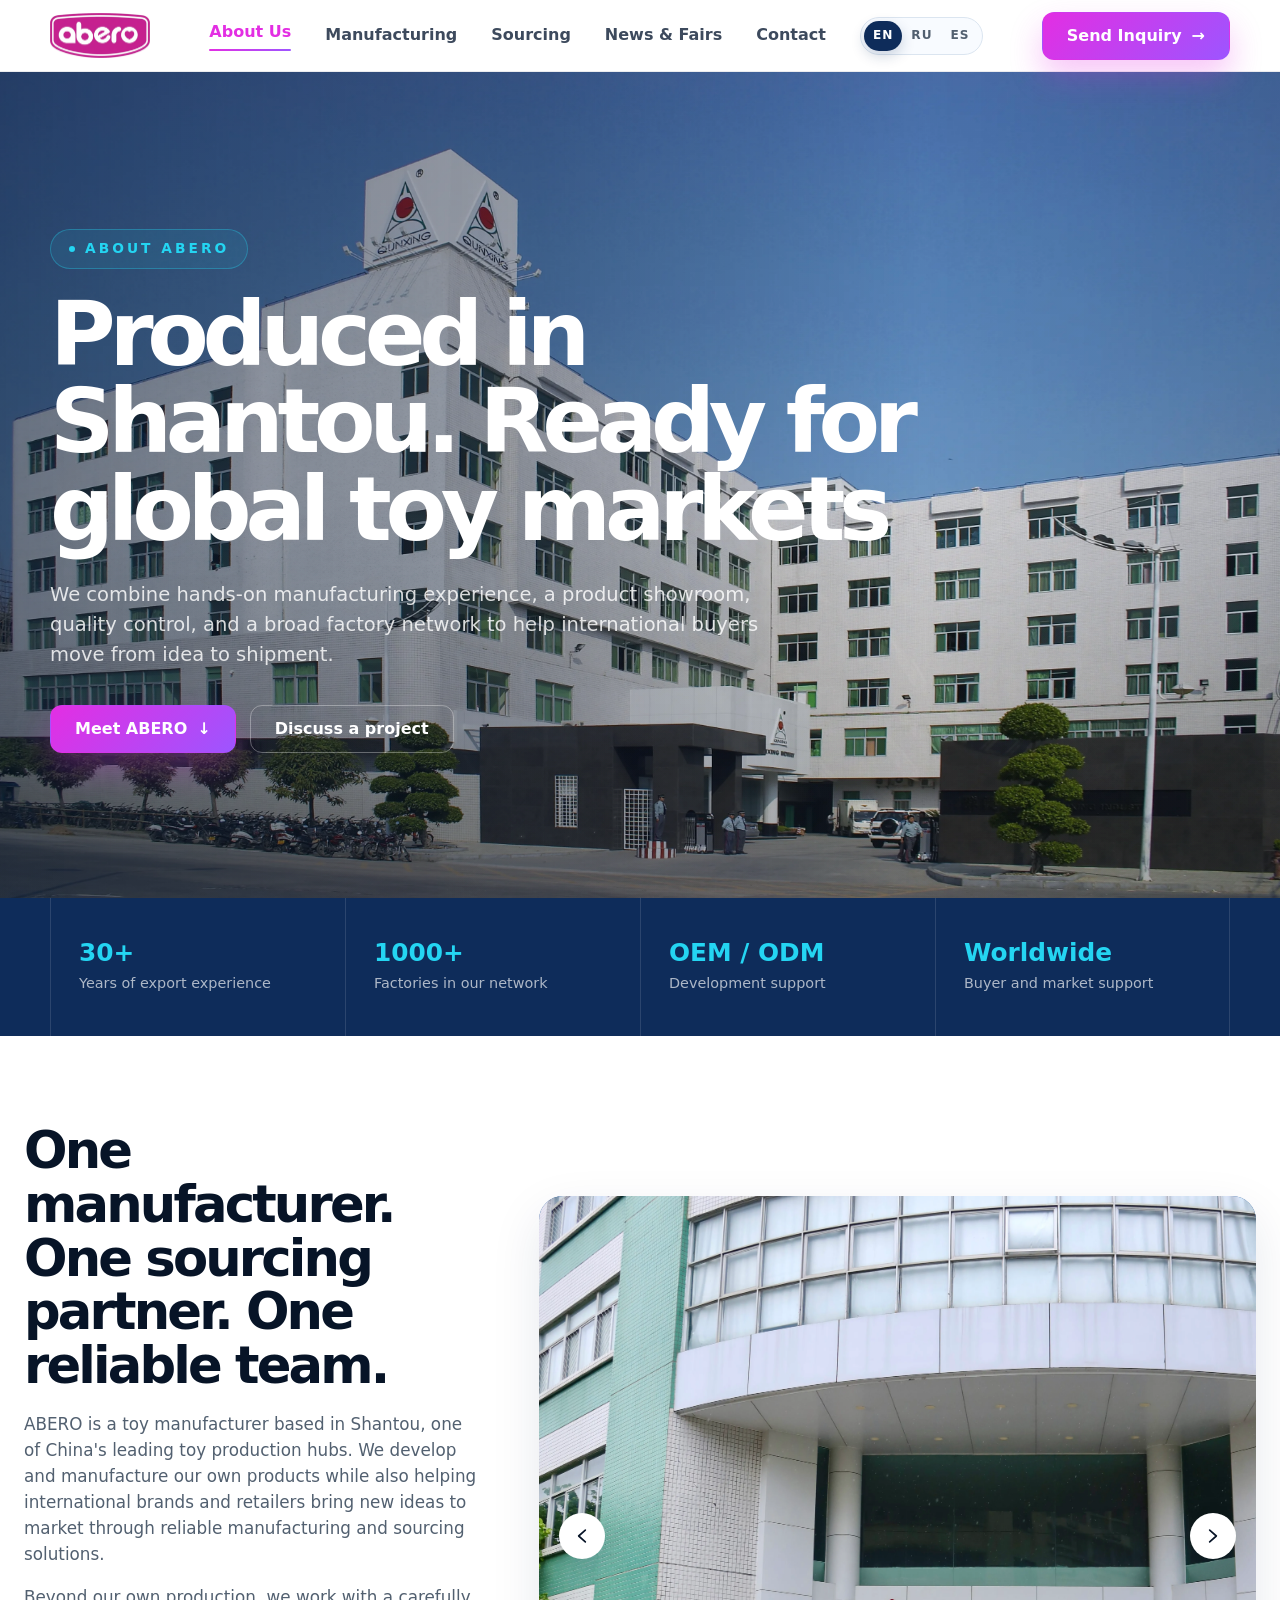
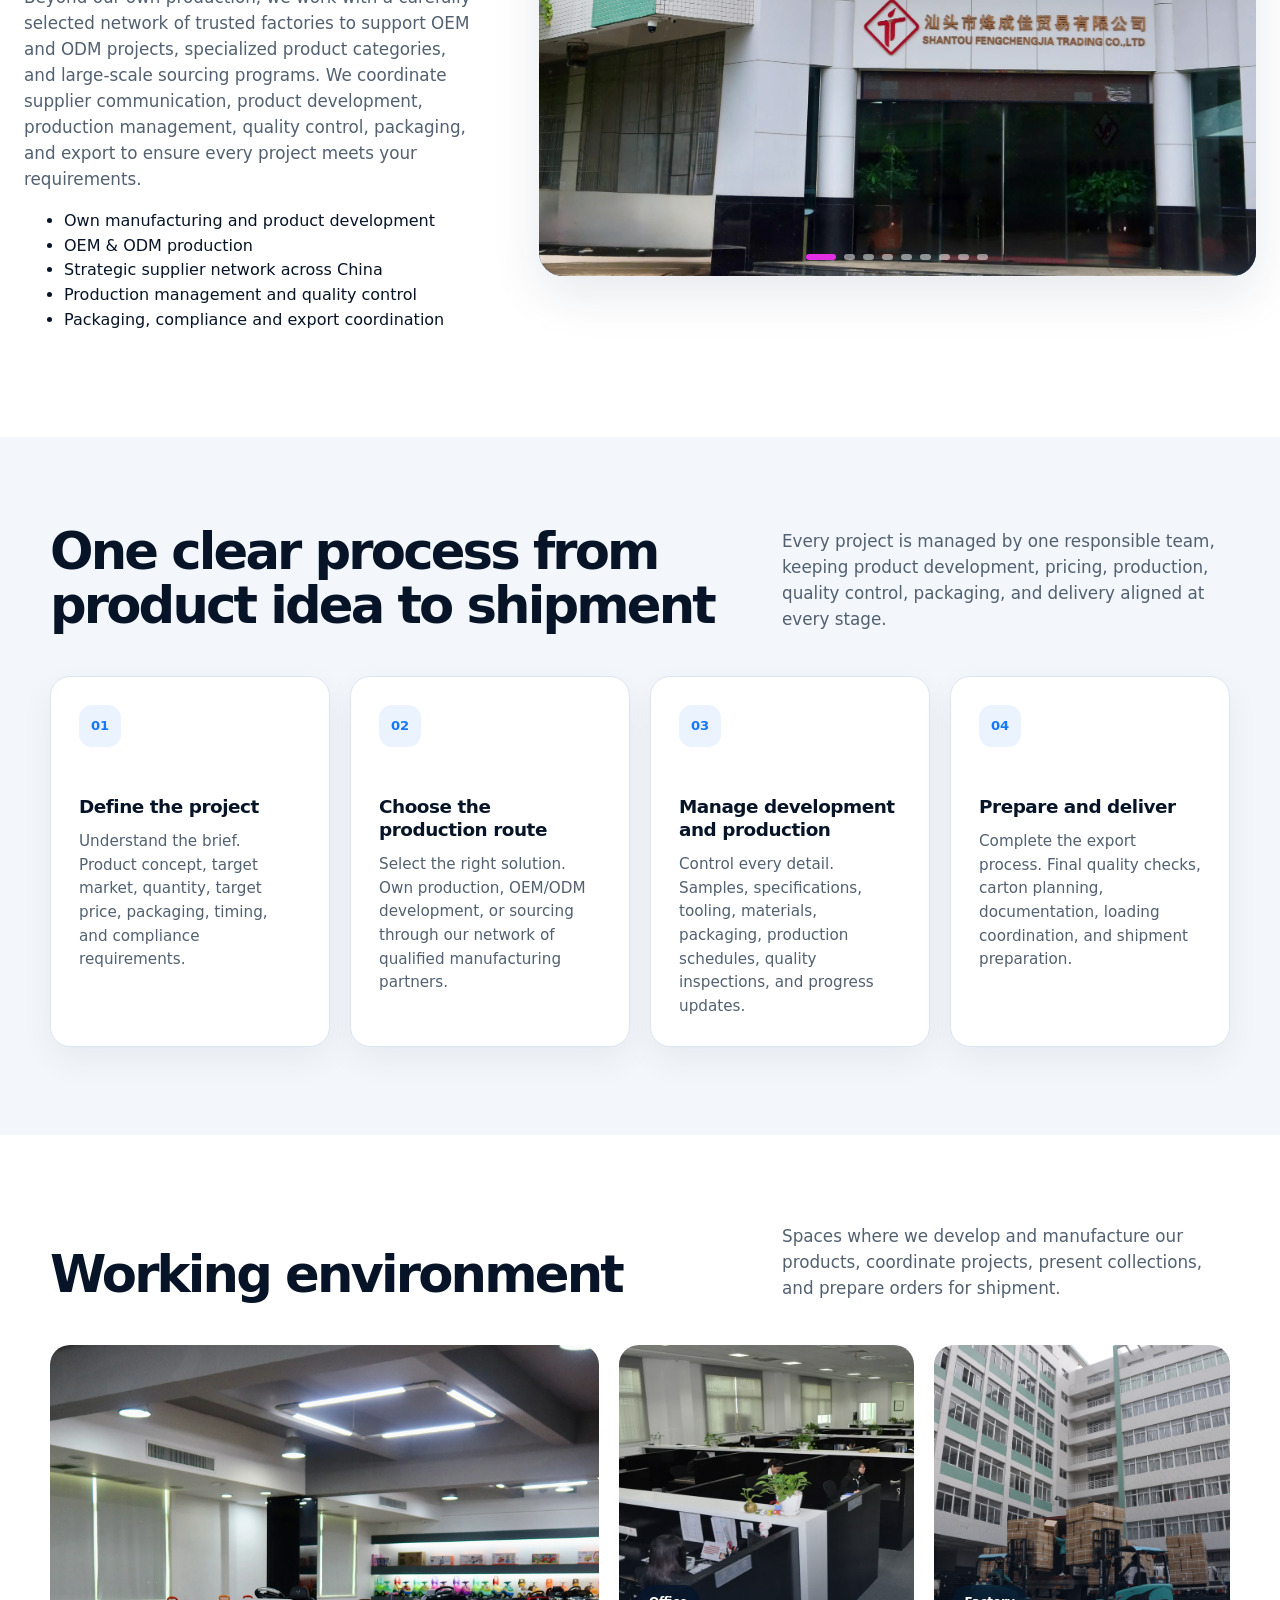
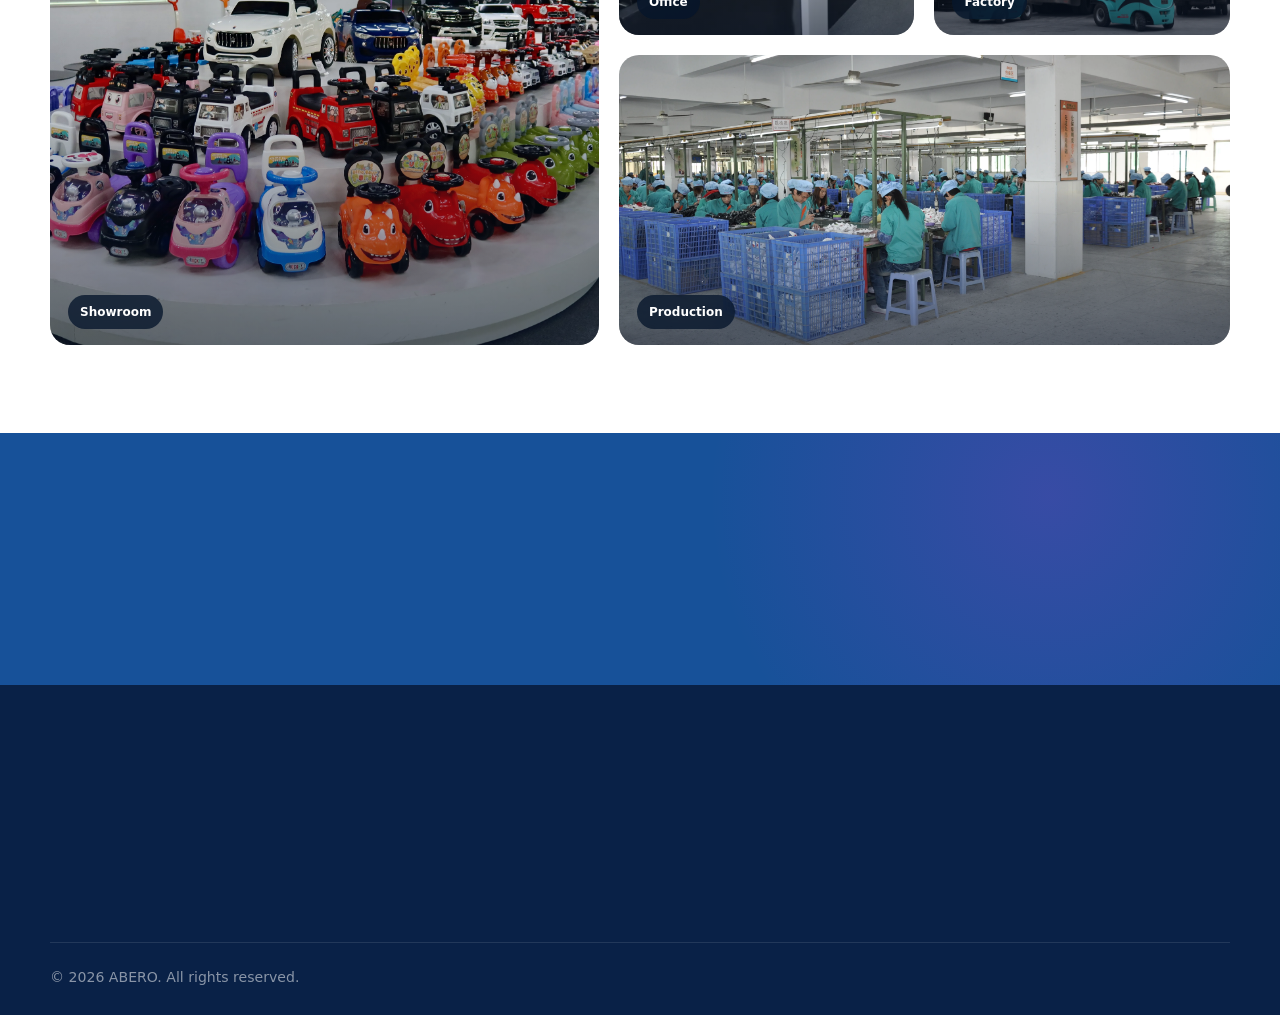
==== commit e39bc2a8: "Add images and improve carousels/styles Add many new WebP images and Abero.zip; remove legacy PNGs. " ====
--- a/about.html
+++ b/about.html
@@ -1,5 +1,5 @@
 <!DOCTYPE html>
-<html lang="en"
+<html lang="en">
 <head>
   <meta charset="UTF-8" />
   <meta name="viewport" content="width=device-width, initial-scale=1.0" />
@@ -43,12 +43,24 @@
         <p>Beyond our own production, we work with a carefully selected network of trusted factories to support OEM and ODM projects, specialized product categories, and large-scale sourcing programs. We coordinate supplier communication, product development, production management, quality control, packaging, and export to ensure every project meets your requirements.</p>
         <ul class="check-list"><li>Own manufacturing and product development</li><li>OEM &amp; ODM production</li><li>Strategic supplier network across China</li><li>Production management and quality control</li><li>Packaging, compliance and export coordination</li></ul>
       </div>
-      <div class="facility-carousel carousel" aria-label="ABERO office gallery">
-        <article class="image-slide active"><img src="assets/images/office/conference-room.webp" alt="ABERO meeting room" /></article>
-        <article class="image-slide"><img src="assets/images/office/frontdesk.webp" alt="ABERO office front desk" /></article>
-        <article class="image-slide"><img src="assets/images/office/upstairs.webp" alt="ABERO office interior" /></article>
-        <article class="image-slide"><img src="assets/images/office/awards.webp" alt="ABERO awards display" /></article>
-        <button class="carousel-btn carousel-prev" type="button" aria-label="Previous image">‹</button><button class="carousel-btn carousel-next" type="button" aria-label="Next image">›</button><div class="carousel-dots"></div>
+      <div class="facility-carousel carousel" data-autoplay="5000" aria-label="ABERO office gallery">
+        <article class="image-slide active"><img src="assets/images/company and factory office/IMG_2214.webp" alt="ABERO meeting room" /></article>
+        <article class="image-slide"><img src="assets/images/company and factory office/IMG_2215.webp" alt="ABERO office " /></article>
+        <article class="image-slide"><img src="assets/images/company and factory office/IMG_2220.webp" alt="ABERO office front desk" /></article>
+        <article class="image-slide"><img src="assets/images/company and factory office/IMG_2223.webp" alt="ABERO awards display" /></article>
+        <article class="image-slide"><img src="assets/images/company and factory office/IMG_2256.webp" alt="ABERO office interior" /></article>
+        <article class="image-slide"><img src="assets/images/company and factory office/IMG_2268.webp" alt="ABERO office interior" /></article>
+        <article class="image-slide"><img src="assets/images/company and factory office/IMG_2289.webp" alt="ABERO office interior" /></article>
+        <article class="image-slide"><img src="assets/images/company and factory office/IMG_2273.webp" alt="ABERO office interior" /></article>
+        <article class="image-slide"><img src="assets/images/team.webp" alt="ABERO team" />
+        </article>
+        <button class="carousel-btn carousel-prev" type="button" aria-label="Previous image">
+          <svg viewBox="0 0 24 24" aria-hidden="true" focusable="false"><path d="M16 5 8 12 16 19" /></svg>
+        </button>
+        <button class="carousel-btn carousel-next" type="button" aria-label="Next image">
+          <svg viewBox="0 0 24 24" aria-hidden="true" focusable="false"><path d="m8 5 8 7-8 7" /></svg>
+        </button>
+        <div class="carousel-dots"></div>
       </div>
     </div></section>
 
@@ -65,10 +77,10 @@
     <section class="content-section"><div class="container">
       <div class="section-heading"><div><h2>Working environment</h2></div><p>Spaces where we develop and manufacture our products, coordinate projects, present collections, and prepare orders for shipment.</p></div>
       <div class="media-grid media-grid-about">
-        <figure class="media-tile media-tile-wide"><img src="assets/images/office/upstairs.webp" alt="ABERO office interior" /></figure>
-        <figure class="media-tile"><img src="assets/images/storage-1.webp" alt="ABERO factory and warehouse" /></figure>
-        <figure class="media-tile"><img src="assets/images/showroom/showroom.webp" alt="ABERO toy showroom" /></figure>
-        <figure class="media-tile"><img src="assets/images/production/prod-6.webp" alt="ABERO toy production floor" /></figure>
+        <figure class="media-tile media-tile-wide"><img src="assets/images/showroom/showroom.webp" alt="ABERO toy showroom" /><figcaption>Showroom</figcaption></figure>
+        <figure class="media-tile"><img src="assets/images/off.webp" alt="ABERO office interior" /><figcaption>Office</figcaption></figure>
+        <figure class="media-tile"><img src="assets/images/storage-1.webp" alt="ABERO factory and warehouse" /><figcaption>Factory</figcaption></figure>
+        <figure class="media-tile"><img src="assets/images/production/prod-6.webp" alt="ABERO toy production floor" /><figcaption>Production</figcaption></figure>
       </div>
     </div></section>
 
@@ -82,4 +94,4 @@
     <div><h3>Contact</h3><a href="contact.html#inquiry">Send an inquiry</a><p>Shantou, Guangdong, China</p><p>OEM / ODM · Sourcing · Export</p></div>
   </div><div class="container footer-bottom"><p>© 2026 ABERO. All rights reserved.</p></div></footer>
 </body>
-</html>
+</html>
--- a/styles/components.css
+++ b/styles/components.css
@@ -218,6 +218,8 @@
   height: 46px;
   display: grid;
   place-items: center;
+  margin: 0;
+  padding: 0;
   border: 0;
   border-radius: 999px;
   background: var(--white);
@@ -628,16 +630,7 @@
   background: var(--gradient-main);
 }
 
-.page-hero {
-  position: relative;
-  min-height: 720px;
-  padding: 0;
-  display: flex;
-  align-items: stretch;
-  overflow: hidden;
-  background: var(--navy);
-  color: var(--white);
-}
+
 
 .page-hero-media,
 .page-hero-shade {
@@ -647,11 +640,29 @@
   height: 100%;
 }
 
+.page-hero {
+  position: relative;
+  min-height: 0;
+  padding: 0;
+  display: block;
+  overflow: hidden;
+  background: var(--navy);
+  color: var(--white);
+}
+
 .page-hero-media {
-  object-fit: cover;
+  position: relative;
+  display: block;
+  width: 100%;
+  height: auto;
+  object-fit: contain;
 }
 
 .page-hero-shade {
+  position: absolute;
+  inset: 0;
+  width: 100%;
+  height: 100%;
   background:
     linear-gradient(
       90deg,
@@ -664,9 +675,10 @@
 }
 
 .page-hero-inner {
-  position: relative;
+  position: absolute;
+  inset: 0;
   z-index: 2;
-  min-height: inherit;
+  min-height: 0;
   padding-top: 112px;
   padding-bottom: 100px;
   display: flex;
@@ -872,24 +884,45 @@
   }
 
   .page-hero {
-    min-height: 670px;
+    min-height: 0;
+    flex-direction: column;
+  }
+
+  .page-hero-media {
+    position: static;
+    height: auto;
+    object-fit: contain;
+    transform: none;
+    will-change: auto;
+  }
+
+  .page-hero-shade {
+    display: none;
   }
 
   .page-hero-inner {
-    padding-top: 80px;
-    padding-bottom: 74px;
-  }
-
-  .page-hero-inner h1 {
-    font-size: clamp(3rem, 12vw, 5rem);
-  }
-
-  .language-russian .page-hero-inner h1 {
-    font-size: clamp(2.7rem, 10.5vw, 4.3rem);
+    min-height: 0;
+    padding-top: 32px;
+    padding-bottom: 40px;
+  }
+
+  .page-hero-inner h1,
+  .language-russian .page-hero-inner h1,
+  .language-spanish .page-hero-inner h1 {
+    margin-bottom: 20px;
+    font-size: clamp(2rem, 7.5vw, 3.5rem);
+    line-height: 1.08;
+    letter-spacing: -0.045em;
+    overflow-wrap: anywhere;
   }
 
   .page-hero-inner > p {
-    font-size: 1.05rem;
+    margin-bottom: 24px;
+    font-size: 1rem;
+  }
+
+  .page-hero-inner > :last-child {
+    margin-bottom: 0;
   }
 
   .metric-grid {
@@ -921,6 +954,8 @@
     align-items: flex-start;
     flex-direction: column;
   }
+
+  
 }
 
 @media (max-width: 520px) {
--- a/styles/pages/about.css
+++ b/styles/pages/about.css
@@ -1,6 +1,6 @@
 /* ABERO About page styles */
 .facility-carousel {
-  min-height: 570px;
+  min-height: 680px;
   overflow: hidden;
   border-radius: 24px;
   background: var(--navy-2);
@@ -10,13 +10,19 @@
 .facility-carousel .image-slide {
   position: absolute;
   inset: 0;
-  display: none;
+  display: block;
   border-radius: 0;
   box-shadow: none;
+  opacity: 0;
+  visibility: hidden;
+  transition:
+    opacity 650ms ease,
+    visibility 650ms ease;
 }
 
 .facility-carousel .image-slide.active {
-  display: block;
+  opacity: 1;
+  visibility: visible;
   transform: none;
 }
 
@@ -24,6 +30,33 @@
   width: 100%;
   height: 100%;
   object-fit: cover;
+}
+
+/* Position the vertical photos without creating side borders. */
+.facility-carousel .image-slide:nth-child(1) img {
+  object-position: center 68%;
+}
+
+.facility-carousel .image-slide:nth-child(7) img {
+  object-position: center 58%;
+}
+
+.facility-carousel .carousel-btn {
+  top: 50%;
+  margin: 0;
+  padding: 0;
+  transform: translateY(-50%);
+}
+
+.facility-carousel .carousel-btn svg {
+  display: block;
+  width: 20px;
+  height: 20px;
+  fill: none;
+  stroke: currentColor;
+  stroke-width: 2;
+  stroke-linecap: round;
+  stroke-linejoin: round;
 }
 
 .facility-carousel .image-slide p {
@@ -43,15 +76,16 @@
 
 @media (max-width: 520px) {
   .facility-carousel {
-    min-height: 390px;
+    min-height: 460px;
   }
 }
 
 .split-feature {
-  display: grid;
-  grid-template-columns: minmax(0, 0.95fr) minmax(0, 1.05fr);
+  width: min(1440px, calc(100% - 48px));
+  display: grid;
+  grid-template-columns: minmax(360px, 0.78fr) minmax(0, 1.22fr);
   align-items: center;
-  gap: 76px;
+  gap: 56px;
 }
 
 .split-feature > * {
